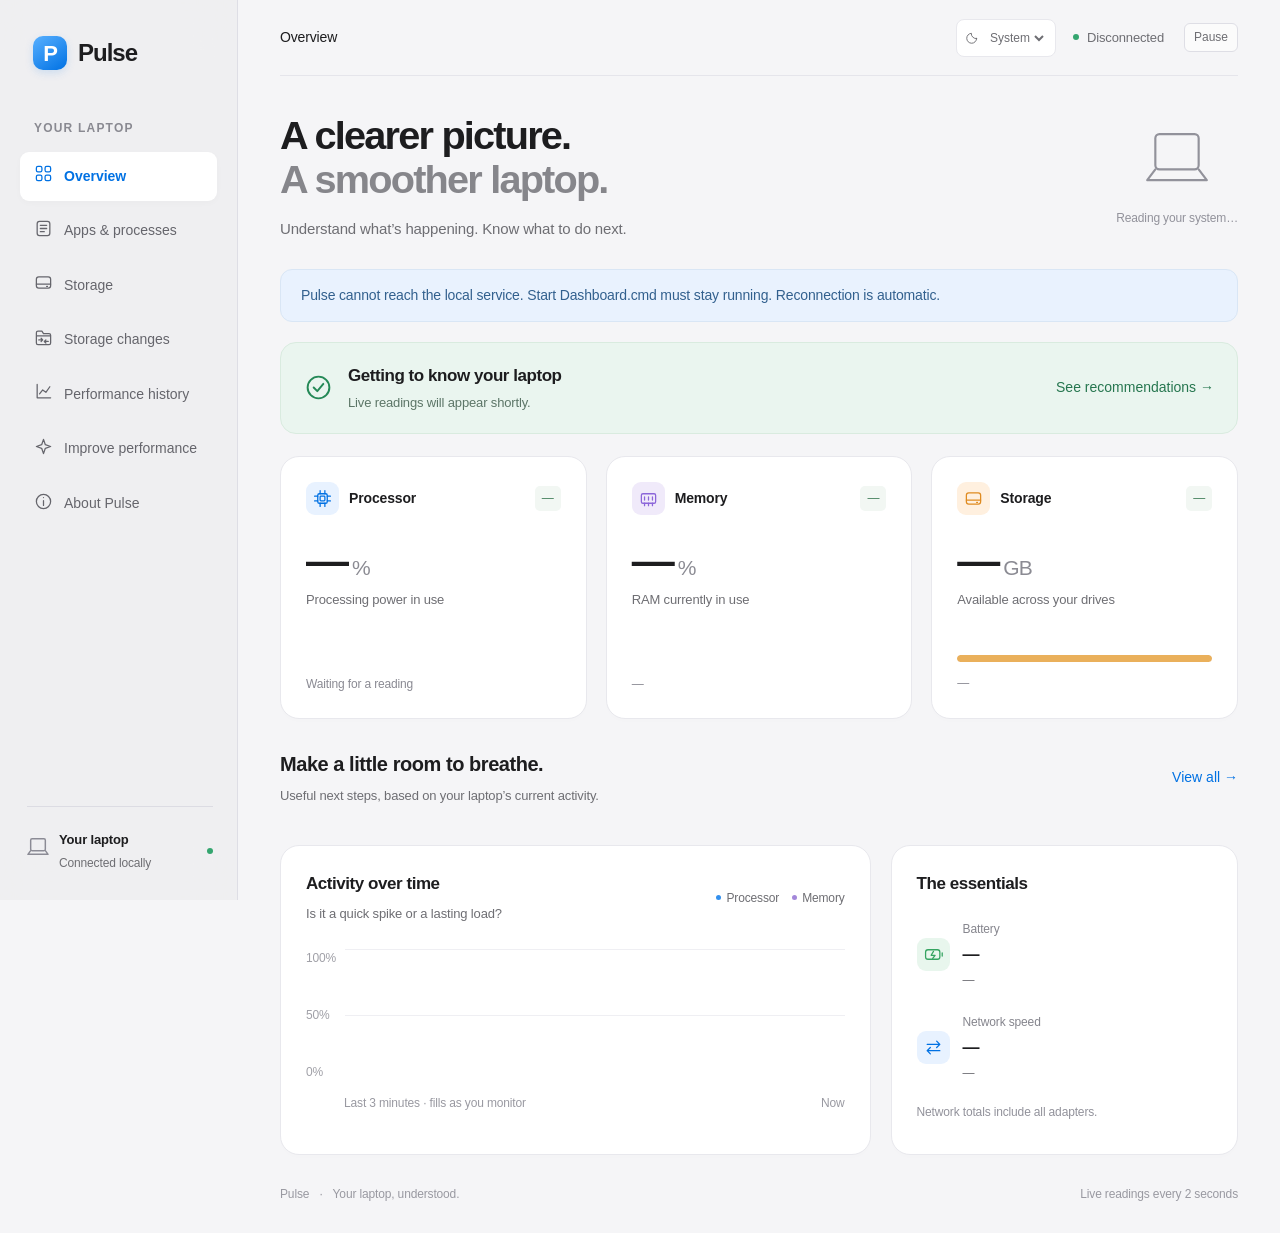
==== static/index.html @ 24fb4026 "Initial release: Pulse v1.0.0 application and product website" ====
<!doctype html>
<html lang="en"><head><meta charset="utf-8"><meta name="viewport" content="width=device-width,initial-scale=1"><title>Pulse · Your laptop, understood.</title><style>
html{background:#f5f5f7}html[data-theme="dark"]{background:#141519}.booting main,.booting aside{visibility:hidden}#app-loader{position:fixed;inset:0;z-index:100;display:flex;flex-direction:column;align-items:center;justify-content:center;gap:18px;background:var(--bg,#f5f5f7);color:var(--text,#1d1d1f);font:14px -apple-system,BlinkMacSystemFont,"Segoe UI",sans-serif;transition:opacity .16s ease,visibility 0s .16s}#app-loader .boot-logo{display:grid;place-items:center;width:48px;height:48px;border-radius:14px;background:linear-gradient(145deg,#58b0ff,#0071e3);color:#fff;font-size:28px;font-weight:650}#app-loader .boot-spinner{width:20px;height:20px;border:2px solid var(--line,#ddd);border-top-color:var(--blue,#0071e3);border-radius:50%;animation:boot-spin .8s linear infinite}html:not(.booting) #app-loader{opacity:0;visibility:hidden;pointer-events:none}@keyframes boot-spin{to{transform:rotate(360deg)}}@media(prefers-reduced-motion:reduce){#app-loader{transition:none}#app-loader .boot-spinner{animation:none;border-top-color:var(--blue,#0071e3)}}
</style><script src="startup.js?v=reload-3"></script><script src="theme.js"></script><link rel="stylesheet" href="style.css?v=about-2"><link rel="stylesheet" href="theme.css"></head><body aria-busy="true"><div id="app-loader" role="status" aria-live="polite"><span class="boot-logo" aria-hidden="true">P</span><span>Restoring your dashboard…</span><i class="boot-spinner" aria-hidden="true"></i></div>
<aside><a class="brand" href="#"><span class="brand-mark">P</span>Pulse</a><div class="sidebar-label">YOUR LAPTOP</div><nav><button class="nav active" data-view="overview"><span data-icon="overview"></span>Overview</button><button class="nav" data-view="processes"><span data-icon="apps"></span>Apps & processes</button><button class="nav" data-view="storage"><span data-icon="storage"></span>Storage</button><button class="nav" data-view="changes"><span data-icon="storageChanges"></span>Storage changes</button><button class="nav" data-view="history"><span data-icon="performanceHistory"></span>Performance history</button><button class="nav" data-view="optimize"><span data-icon="spark"></span>Improve performance</button><button class="nav" data-view="about"><span data-icon="about"></span>About Pulse</button></nav><div class="sidebar-device"><span data-icon="laptop"></span><div><strong id="hostname">Your laptop</strong><small>Connected locally</small></div><i class="live-dot"></i></div></aside>
<main><header><span id="page-name">Overview</span><div class="header-actions"><label class="theme-control" title="Appearance"><svg viewBox="0 0 24 24" aria-hidden="true"><path d="M20 13a8 8 0 0 1-9-9 8.5 8.5 0 1 0 9 9Z"/></svg><select id="theme-select" aria-label="Appearance"><option value="system">System</option><option value="light">Light</option><option value="dark">Dark</option></select></label><div class="live"><i class="live-dot"></i><span id="connection">Connecting…</span><button id="pause" class="icon-button" aria-label="Pause updates">Pause</button></div></div></header><div class="heading"><div><h1 id="title">A clearer picture.<br><span>A smoother laptop.</span></h1><p id="subtitle">Understand what’s happening. Know what to do next.</p></div><div class="heading-device"><span data-icon="laptop"></span><small id="uptime">Reading your system…</small></div></div>
<div id="notice" role="status">Connecting to your laptop. The first reading takes a few seconds.</div>
<section id="overview"><div class="status-banner"><span class="status-symbol" data-icon="check"></span><div><h2 id="health-title">Getting to know your laptop</h2><p id="health-detail">Live readings will appear shortly.</p></div><button class="link" data-view="optimize">See recommendations <span>→</span></button></div><div class="metrics">
<article class="card metric"><div class="metric-top"><span class="tile blue" data-icon="cpu"></span><span>Processor</span><span id="cpu-state" class="pill">—</span></div><div class="metric-number"><b id="cpu">—</b><span>%</span></div><p>Processing power in use</p><div id="cpu-spark" class="spark"></div><div id="cores" class="metric-caption">Waiting for a reading</div></article>
<article class="card metric"><div class="metric-top"><span class="tile purple" data-icon="memory"></span><span>Memory</span><span id="memory-state" class="pill">—</span></div><div class="metric-number"><b id="memory">—</b><span>%</span></div><p>RAM currently in use</p><div id="mem-spark" class="spark"></div><div id="memory-detail" class="metric-caption">—</div></article>
<article class="card metric"><div class="metric-top"><span class="tile orange" data-icon="storage"></span><span>Storage</span><span id="disk-state" class="pill">—</span></div><div class="metric-number"><b id="disk-free">—</b><span id="disk-unit">GB</span></div><p>Available across your drives</p><div class="storage-meter"><i id="disk-bar"></i></div><div id="disk-detail" class="metric-caption">—</div></article></div>
<div class="section-heading"><div><h2>Make a little room to breathe.</h2><p>Useful next steps, based on your laptop’s current activity.</p></div><button class="link" data-view="optimize">View all →</button></div><div id="quick-actions" class="quick-actions"></div>
<div class="overview-bottom"><article class="card activity"><div class="card-heading"><div><h2>Activity over time</h2><p>Is it a quick spike or a lasting load?</p></div><div class="legend"><span><i class="blue-dot"></i>Processor</span><span><i class="purple-dot"></i>Memory</span></div></div><div class="chart"><div class="axis"><span>100%</span><span>50%</span><span>0%</span></div><div id="chart" class="plot"></div></div><div class="chart-label"><span>Last 3 minutes · fills as you monitor</span><span>Now</span></div></article><article class="card essentials"><h2>The essentials</h2><div class="essential-row"><span class="tile green" data-icon="battery"></span><div><small>Battery</small><strong id="battery">—</strong><p id="battery-detail">—</p></div></div><div class="essential-row"><span class="tile blue" data-icon="network"></span><div><small>Network speed</small><strong id="download">—</strong><p id="upload">—</p></div></div><p class="footnote">Network totals include all adapters.</p></article></div></section>
<section id="optimize-section" hidden><div class="insights-header"><div><span class="insights-kicker">PERFORMANCE INSIGHTS</span><h2>Understand your busy moments.</h2><p>Sustained activity, the apps observed alongside it, and useful next steps.</p></div><div class="insights-period" role="group" aria-label="Insights period"><button data-insights-period="1h" aria-pressed="false">1 hour</button><button data-insights-period="24h" class="selected" aria-pressed="true">24 hours</button><button data-insights-period="7d" aria-pressed="false">7 days</button></div></div>
<p id="insights-status" role="status">Loading local observations...</p>
<div class="insights-summary"><article class="card"><small>Sustained periods</small><strong id="insights-count">—</strong><p>At least one minute each</p></article><article class="card"><small>Processor pressure</small><strong id="insights-cpu-time">—</strong><p>Observed at 75% or higher</p></article><article class="card"><small>Memory pressure</small><strong id="insights-memory-time">—</strong><p>Observed at 80% or higher</p></article></div>
<article class="card insights-activity"><div class="card-heading"><div><h2>Activity over time</h2><p id="insights-chart-detail">Recorded averages · gaps mean no recorded samples</p></div><button id="refresh-insights" class="link">Refresh insights</button></div><div class="insights-legend"><span><i class="insights-cpu-dot"></i>Processor</span><span><i class="insights-memory-dot"></i>Memory</span><span>0–100%</span></div><div id="insights-chart" class="insights-chart" role="img" aria-label="Observed processor and memory activity"></div><div id="insights-chart-labels" class="insights-chart-labels"></div></article>
<div class="section-heading"><div><h2>Your activity timeline</h2><p>Expand a period to see which apps were using resources.</p></div><select id="insights-kind" aria-label="Filter performance periods"><option value="all">All periods</option><option value="cpu">Processor</option><option value="memory">Memory</option></select></div>
<div id="insights-events"></div><article id="insights-repeated" class="card insights-repeated" hidden><h2>Repeated during busy periods</h2><p>Apps that appeared among the top users in at least two separate periods.</p><div id="insights-repeated-list"></div></article>
<p class="insights-method">These are observed resource patterns, not proof that an app caused a slowdown. CPU and memory periods can overlap. App memory is working-set usage and can include shared pages. Recording starts with this version; earlier hourly history cannot reconstruct these periods.</p>
<details class="insights-live-tools"><summary>Current alerts & recommendations</summary><div id="recommendations" class="recommendations"></div></details><article class="card settings-card"><h2>Your optimization toolkit</h2><p>Open the right Windows control, without hunting through menus.</p><div class="tool-grid"><button data-setting="storage"><span data-icon="storage"></span><b>Free up space</b><small>Review temporary files in Windows</small><em>Open Storage settings ↗</em></button><button data-setting="startup"><span data-icon="apps"></span><b>Speed up startup</b><small>Choose which apps launch at sign-in</small><em>Open Startup settings ↗</em></button><button data-setting="power"><span data-icon="battery"></span><b>Balance power & battery</b><small>Choose the power settings for your work</small><em>Open Power settings ↗</em></button><button data-setting="apps"><span data-icon="grid"></span><b>Remove unused apps</b><small>Review installed apps before uninstalling</small><em>Open Installed apps ↗</em></button></div></article></section>
<section id="process-section" hidden>
<div class="process-summary"><article class="card"><span class="tile blue" data-icon="cpu"></span><div><small>Processor in use</small><strong id="process-cpu-summary">—</strong><p id="process-top-cpu">Waiting for readings</p></div></article><article class="card"><span class="tile purple" data-icon="memory"></span><div><small>Memory in use</small><strong id="process-memory-summary">—</strong><p id="process-top-memory">Waiting for readings</p></div></article><article class="card"><span class="tile green" data-icon="apps"></span><div><small>Running on your laptop</small><strong id="process-count-summary">—</strong><p id="process-group-summary">Apps and background services</p></div></article></div>
<article class="card process-workspace"><div class="card-heading"><div><h2>Know what’s running.</h2><p>Find an app. See what it’s doing. Inspect before you act.</p></div><div class="process-tools"><button id="open-task-manager" class="button secondary">Task Manager ↗</button><button id="export-processes" class="button secondary">Export snapshot</button></div></div>
<div class="process-toolbar"><div class="process-view-switch" role="group" aria-label="Process view"><button data-process-mode="groups" class="selected" aria-pressed="true">Grouped apps</button><button data-process-mode="individual" aria-pressed="false">All processes</button></div><input id="search" placeholder="Search name, script, or PID" aria-label="Search apps and processes"><select id="process-sort" aria-label="Sort apps and processes"><option value="cpu-desc">Most processor</option><option value="memory-desc">Most memory</option><option value="name-asc">Name A–Z</option><option value="created-desc">Newest first</option><option value="cpu-asc">Least processor</option><option value="memory-asc">Least memory</option></select></div>
<div class="process-filter-bar"><div class="process-filters" role="group" aria-label="Filter processes"><button data-process-filter="all" class="selected" aria-pressed="true">All</button><button data-process-filter="mine" aria-pressed="false">Your apps</button><button data-process-filter="system" aria-pressed="false">Windows & services</button><button data-process-filter="heavy" aria-pressed="false">Heavy users</button><button data-process-filter="manageable" aria-pressed="false">Can manage</button></div><button id="pause-process-list" class="link" aria-pressed="false">Pause list</button></div>
<div class="process-explainer"><span data-icon="spark"></span><p><b>A name is just the beginning.</b> Python and Node processes include their script or module when readable. Inspect any process to see its command, location, parent, and protection reason.</p></div>
<div class="table-wrap process-table-wrap"><table class="process-table"><thead><tr><th id="process-name-heading">App / process group</th><th><button id="sort-cpu">Processor ↓</button></th><th><button id="sort-memory">Memory</button></th><th>Inspect</th></tr></thead><tbody id="process-list"></tbody></table></div><div class="table-footer"><span id="table-info">Waiting for data</span><button id="show-all" class="link">Show all</button></div><p class="process-method">CPU is a share of all logical processors. Group totals reflect matching members; memory sums can include shared pages more than once. Heavy users: ≥1% CPU or ≥256 MB RAM.</p></article></section>
<section id="changes-section" hidden>
<div class="changes-toolbar"><label>Compare location<select id="changes-location" aria-label="Changes location"><option value="">Loading saved locations...</option></select></label><button class="button secondary" id="refresh-changes">Refresh</button></div>
<p id="changes-status" class="changes-status" role="status">Reading your saved scans...</p>
<div id="changes-empty" class="card changes-empty" hidden><span class="tile blue" data-icon="history"></span><h2>A little history tells a bigger story.</h2><p id="changes-empty-detail">Scan a folder twice to discover what changed between scans.</p><button class="button primary" id="changes-scan">Go to Storage</button></div>
<div id="changes-content" hidden>
<div class="changes-summary"><article class="card"><small>Net change</small><strong id="changes-net">—</strong><p id="changes-net-detail">Between the last two successful scans</p></article><article class="card"><small>Added or grown</small><strong id="changes-added">—</strong><p>Increase across immediate contents</p></article><article class="card"><small>Reduced or no longer listed</small><strong id="changes-reduced">—</strong><p>Decrease across immediate contents</p></article></div>
<article class="card changes-workspace"><div class="card-heading"><div><h2 id="changes-headline">What moved the needle</h2><p id="changes-interval"></p></div><button class="link" id="changes-open-folder">Open location ↗</button></div>
<div class="changes-controls"><div class="result-switch" role="group" aria-label="Changes detail"><button data-changes-mode="items" class="selected" aria-pressed="true">Folder contents</button><button data-changes-mode="files" aria-pressed="false">Individual files</button></div><select id="changes-filter" aria-label="Filter changes"><option value="all">All changes</option><option value="increased">Added & grown</option><option value="reduced">Reduced & missing</option></select></div>
<p id="changes-view-help"></p><div id="changes-list"></div><p id="changes-coverage" class="changes-coverage"></p></article>
<p class="changes-note">Comparisons use saved logical file sizes. A file that is no longer listed may have moved or been renamed. File and folder views overlap; their sizes should not be added together.</p>
</div></section>
<section id="storage-section" hidden>
<article class="card storage-overview"><div class="storage-overview-copy"><span class="storage-kicker">WINDOWS STORAGE</span><h2>Room for your next big thing.</h2><p>Windows drive usage includes the space occupied by WSL virtual disks.</p><div class="storage-overview-numbers"><strong id="storage-used">—</strong><span id="storage-total">Reading drive capacity…</span></div><div class="storage-capacity-legend"><span><i></i>Used space</span><span><i></i>Available</span></div></div><div class="capacity-ring" id="capacity-ring"><div><strong id="storage-free">—</strong><small>available</small></div></div></article>
<div id="drives" class="drive-cards"></div>
<div class="storage-navigation"><div class="storage-tabs" role="group" aria-label="Storage view"><button data-storage-tab="windows" class="selected" aria-pressed="true">Files & folders</button><button data-storage-tab="wsl" aria-pressed="false">WSL & Linux <span id="wsl-count"></span></button></div><button class="link" data-setting="storage">Windows cleanup ↗</button></div>
<div id="windows-storage-pane"><article class="card folder-card"><div class="card-heading"><div><h2>Explore your storage</h2><p>Scan once. Browse folders instantly.</p></div><details class="storage-options"><summary>Scan options</summary><details class="custom-location"><summary>Scan a different folder</summary><div><input id="custom-scan-path" aria-label="Custom folder path" placeholder="Paste a local folder path, for example C:\Projects"><button id="scan-custom" class="button secondary">Scan this folder</button></div></details>
<div class="saved-scan-toolbar"><select id="saved-scan-locations" aria-label="Recent folder scans"><option value="">Recent scans...</option></select><button id="clear-storage-history" class="button secondary">Delete scan history</button><button id="export-storage" class="button secondary" disabled>Export displayed results</button></div><p id="saved-scan-note">Successful scans are saved locally.</p></details></div>
<div class="scan-controls"><select id="scan-scope" aria-label="Scan location"><option value="">Your user folder</option></select><button class="button primary" id="scan">Scan location</button><button class="button secondary" id="cancel-scan" hidden>Stop scan</button></div>
<div id="scan-status" class="scan-status" role="status">Choose a location to discover what is taking up space.</div><p id="scan-index-note" class="scan-status"></p><button id="refresh-storage-index" class="button secondary" hidden>Refresh original scan</button><p id="scan-change" role="status"></p><div id="scan-stats" class="scan-stats" hidden></div><div id="folder-breakdown" class="folder-breakdown"></div>
<div class="folder-location"><button id="folder-up" class="icon-button" aria-label="Open parent folder">↑ Up</button><span id="folder-path">Your user folder</span><button id="open-scan-folder" class="link">Open in Explorer ↗</button></div>
<div class="storage-view-bar"><div class="result-switch" role="group" aria-label="Storage results"><button data-result-mode="folders" class="selected" aria-pressed="true">Folder contents</button><button data-result-mode="files" aria-pressed="false">Largest files</button></div><details class="storage-filter-options"><summary>Filter & sort</summary><div class="storage-filters"><input id="storage-search" aria-label="Search scan results" placeholder="Find a name or extension"><select id="storage-minimum" aria-label="Minimum file size"><option value="0">All sizes</option><option value="10485760">10 MB+</option><option value="104857600">100 MB+</option><option value="1073741824">1 GB+</option></select><select id="storage-sort" aria-label="Sort storage results"><option value="size">Largest first</option><option value="name">Name A–Z</option><option value="modified">Recently modified</option><option value="oldest">Oldest modified first</option></select><button id="reset-storage-filters" class="link">Reset filters</button></div></details></div><p id="storage-view-help"></p>
<div id="storage-list"></div><button id="storage-load-more" class="button secondary" hidden>Show more saved results</button><p id="storage-result-count" class="history-footnote"></p></article>
<div class="storage-tips"><article class="quick-card"><span class="tile blue" data-icon="storage"></span><div><h3>Clean up with context.</h3><p>Let Windows identify temporary files. Review each category before confirming removal.</p><button class="link" data-setting="storage">Review Windows cleanup →</button></div></article><article class="quick-card"><span class="tile purple" data-icon="apps"></span><div><h3>Apps can add up.</h3><p>Review installed apps and uninstall the ones you no longer need through Windows.</p><button class="link" data-setting="apps">Review installed apps →</button></div></article></div></div>
<div id="wsl-storage-pane" hidden><div class="wsl-explanation"><span class="tile blue" data-icon="laptop"></span><div><h2>Two views of the same laptop.</h2><p>Linux files live inside a virtual disk on Windows. Mounts such as /mnt/c give Linux access to C: — they are already included in Windows usage above. Linux capacity is a virtual limit, not extra physical space.</p></div></div><div class="card-heading"><div><h2>Your Linux environments</h2><p id="wsl-status" role="status">Checking WSL…</p></div><button id="wsl-refresh" class="button secondary">Refresh WSL</button></div><div id="wsl-distros"></div>
<article class="card linux-scan-card"><div class="card-heading"><div><h2>Look inside Linux.</h2><p>Measure a folder inside a running distribution. Stays on that filesystem and skips other mounted devices.</p></div></div><div class="linux-controls"><select id="wsl-scan-distro" aria-label="Linux distribution"></select><select id="wsl-scan-scope" aria-label="Linux scan folder"><option value="/home">/home · Personal files</option><option value="/var">/var · App data & logs</option><option value="/usr">/usr · Installed software</option><option value="/opt">/opt · Additional software</option></select><button id="wsl-scan" class="button primary">Analyze Linux folder</button></div><p id="wsl-scan-status" class="scan-status">Choose a running distribution. Large scans may take up to 90 seconds.</p><div id="wsl-scan-results"></div></article>
<article class="card wsl-guidance"><h2>Reclaim space thoughtfully.</h2><p>Review your Linux files through the distribution’s filesystem. Deleting files inside Linux and shrinking its Windows virtual disk are different operations; Pulse does not estimate a reclaimable amount or compact disks automatically.</p><p>Docker’s images and volumes can hold valuable data. Use Docker’s own tools to review them before removing anything.</p><a class="link" href="https://learn.microsoft.com/en-us/windows/wsl/disk-space" target="_blank" rel="noopener noreferrer">Microsoft’s WSL disk-space guide ↗</a></article></div></section>
<section id="history-section" hidden>
<div class="history-toolbar"><div class="period-picker" role="group" aria-label="History period"><button data-period="1h">1 hour</button><button data-period="24h" class="selected">24 hours</button><button data-period="7d">7 days</button><button data-period="30d">30 days</button><button data-period="1y">1 year</button></div><button class="button secondary" id="refresh-history">Refresh history</button></div>
<div id="history-status" class="history-status" role="status">Loading saved readings…</div>
<div class="history-summary"><article class="card"><small>Average processor</small><strong id="history-cpu">—</strong><p id="history-cpu-peak">No readings yet</p></article><article class="card"><small>Average memory</small><strong id="history-memory">—</strong><p id="history-memory-peak">No readings yet</p></article><article class="card"><small>Free space change</small><strong id="history-disk-change">—</strong><p>Between the first and last saved buckets</p></article></div>
<article class="card history-chart-card"><div class="card-heading"><div><h2>Your laptop over time</h2><p id="history-chart-detail">Saved locally, available after a restart.</p></div><select id="history-metric" aria-label="Historical metric"><option value="resources">Processor & memory</option><option value="network">Network speed</option><option value="disk">Free disk space</option><option value="battery">Battery level</option></select></div><div id="history-legend" class="legend"></div><div class="history-chart"><div id="history-axis" class="axis"></div><div id="history-plot" class="plot"></div></div><div id="history-labels" class="history-labels"></div><div id="history-empty" class="empty" hidden>No saved readings in this period. Keep Pulse running to build your history.</div><p class="history-footnote">Lines show saved averages. Gaps indicate missing readings. Only time while the local service is running is recorded.</p></article>
<article class="card history-apps"><div class="card-heading"><div><h2>Which apps were busiest?</h2><p>App names are grouped across processes. Averages cover samples where the app was running.</p></div><span class="pill">30-day retention</span></div><div class="table-wrap"><table><thead><tr><th>App / process</th><th>Average processor</th><th>Average memory</th><th>Peak memory</th></tr></thead><tbody id="history-app-list"></tbody></table></div><p class="history-footnote">App summaries use whole hours overlapping your selected period. Only the last 30 days are retained; older selections may contain recent app summaries only.</p></article>
<article class="card history-storage"><span class="tile blue" data-icon="storage"></span><div><h2>A small footprint. A longer memory.</h2><p id="history-database">Local history database</p><p>Minute detail for 7 days · hourly trends for 1 year · app summaries for 30 days. Older records expire automatically and their space is reused.</p><small>Closing the browser keeps recording. Stopping the local service pauses recording. Pausing live updates only pauses the display.</small></div></article>
</section><section id="about-section" hidden aria-label="About Pulse">
<article class="card about-hero"><div class="about-orbit" aria-hidden="true"><span class="about-mark">P</span></div><p class="about-eyebrow">A LITTLE CLARITY GOES A LONG WAY</p><h2>Your laptop.<br><span>Understood.</span></h2><p class="about-intro">Meet Pulse. A calmer way to see what's happening,<br> find what matters, and make room for better performance.</p><div class="about-meta"><span id="about-version">Loading version...</span><span aria-hidden="true">&middot;</span><span>Made for Windows</span></div></article>
<div class="about-capabilities"><div><span data-icon="cpu"></span><h3>See clearly</h3><p>Understand your apps and resource usage in real time.</p></div><div><span data-icon="storage"></span><h3>Make space</h3><p>Explore your files and see what changed between scans.</p></div><div><span data-icon="performanceHistory"></span><h3>Find perspective</h3><p>Follow performance trends and recurring busy periods.</p></div></div>
<article class="card about-privacy"><div><span class="about-eyebrow">YOUR LAPTOP. YOUR DATA.</span><h2>Personal by design.<br>Local by default.</h2><p>Your readings and storage scans stay on this laptop. No account, subscription, or cloud database is needed.</p><div class="about-local-status" id="about-local-status" data-state="idle"><i class="live-dot" aria-hidden="true"></i><span id="about-recording">Checking recording...</span></div></div><dl class="about-retention"><div><dt>Detailed performance</dt><dd>7 days<small>Minute averages and peaks</small></dd></div><div><dt>Long-term trends</dt><dd>1 year<small>Hourly performance summaries</small></dd></div><div><dt>App activity &amp; pressure periods</dt><dd>30 days<small>Compact summaries, kept locally</small></dd></div><div><dt>Storage snapshots</dt><dd>20 recent<small>Clear saved scans from Storage</small></dd></div></dl></article>
<details class="card about-details"><summary><span><strong>Installation details</strong><small>System, runtime, and local data location</small></span><span class="about-disclosure" aria-hidden="true">+</span></summary><div class="about-details-body"><div class="about-details-toolbar"><p id="about-status" role="status">Connecting to the local service...</p><button class="button secondary" id="about-refresh">Refresh</button></div><dl class="about-system"><div><dt>Operating system</dt><dd id="about-system">&mdash;</dd></div><div><dt>Runtime</dt><dd id="about-runtime">&mdash;</dd></div><div class="about-location"><dt>Database location</dt><dd id="about-database">&mdash;</dd></div></dl><button class="link" id="about-copy">Copy diagnostic details</button><p id="about-copy-status" role="status"></p><p class="about-disclosure-note">Diagnostic details include your local database path, which may contain your Windows username. Review before sharing.</p></div></details><p class="about-note">Built to help you decide. You stay in control.</p></section><footer><span>Pulse <span class="footer-dot">·</span> Your laptop, understood.</span><span id="updated">Live readings every 2 seconds</span></footer></main>
<dialog id="process-dialog" aria-labelledby="inspector-title"><div class="inspector-top"><span class="inspector-kicker">PROCESS INSPECTOR</span><button id="close-inspector" class="inspector-close" aria-label="Close process inspector">×</button></div><div id="inspector-heading"></div><div id="inspector-status" role="status"></div><div id="inspector-content"></div></dialog>
<dialog id="clear-storage-dialog"><h2>Delete all storage scan history?</h2><p>This removes all saved Windows folder scans and size comparisons from Pulse. Your files, folders, and performance history stay untouched. This cannot be undone.</p><div class="dialog-actions"><button id="keep-storage-history" class="button secondary">Keep history</button><button id="confirm-clear-storage" class="button danger">Delete all scan history</button></div></dialog><dialog id="confirm-dialog"><div class="dialog-icon" data-icon="apps"></div><h2 id="confirm-title">End this process?</h2><p id="confirm-description"></p><div class="dialog-actions"><button id="cancel-close" class="button secondary">Keep running</button><button id="confirm-close" class="button danger">End process</button></div></dialog><div id="toast" role="status" hidden></div><script src="app.js?v=about-2"></script><script src="storage-ui.js?v=storage-state-2"></script><script src="process-ui.js"></script><script src="changes-ui.js"></script><script src="insights-ui.js?v=insights-1"></script><script src="about-ui.js?v=2"></script><script src="navigation.js?v=reload-3"></script></body></html>
---- static/style.css ----
:root{color-scheme:light;--bg:#f5f5f7;--panel:#fff;--text:#1d1d1f;--muted:#6e6e73;--line:#e8e8ed;--blue:#0071e3;--purple:#8c66d9}*{box-sizing:border-box}body{margin:0;background:var(--bg);color:var(--text);font:16px -apple-system,BlinkMacSystemFont,"Segoe UI",sans-serif;letter-spacing:-.15px}button,input{font:inherit}button{cursor:pointer}button:disabled{opacity:.5;cursor:wait}button:focus-visible,a:focus-visible{outline:3px solid #83bcf7;outline-offset:4px}svg{width:22px;height:22px;fill:none;stroke:currentColor;stroke-width:1.6;stroke-linecap:round;stroke-linejoin:round}aside{position:fixed;inset:0 auto 0 0;width:238px;padding:35px 20px;background:#ededefc9;border-right:1px solid #dedee5;backdrop-filter:blur(24px)}.brand{display:flex;align-items:center;gap:11px;padding:0 13px;color:var(--text);text-decoration:none;font-size:24px;font-weight:650;letter-spacing:-1px}.brand-mark{display:grid;place-items:center;width:34px;height:34px;background:linear-gradient(145deg,#58b0ff,#0071e3);border-radius:10px;box-shadow:0 3px 8px #0071e326;color:white;font-size:22px}.sidebar-label{font-size:12px;letter-spacing:1.2px;color:#898991;font-weight:600;margin:48px 14px 15px}nav{display:grid;gap:6px}.nav{display:flex;align-items:center;gap:11px;border:0;background:none;border-radius:9px;padding:12px 14px;text-align:left;color:#65656c;font-size:14px}.nav svg{width:19px;height:19px}.nav.active{background:#fff;color:var(--blue);box-shadow:0 2px 7px #00000006;font-weight:600}.nav:hover:not(.active){background:#e3e3e9}.sidebar-device{position:absolute;bottom:28px;left:27px;right:24px;display:flex;align-items:center;gap:10px;border-top:1px solid #dcdce3;padding-top:23px}.sidebar-device>span{color:#8b8b95}.sidebar-device strong{display:block;font-size:13px;max-width:135px;overflow:hidden;text-overflow:ellipsis}.sidebar-device small{display:block;font-size:12px;color:var(--muted);margin-top:5px}.live-dot{display:inline-block;width:6px;height:6px;border-radius:50%;background:#34a56f;flex-shrink:0}.sidebar-device .live-dot{margin-left:auto}main{margin-left:238px;padding:0 42px;max-width:1760px}header{height:76px;display:flex;align-items:center;justify-content:space-between;border-bottom:1px solid #e5e5eb;font-size:14px;font-weight:500}.live{display:flex;align-items:center;gap:8px;color:var(--muted);font-size:13px;font-weight:400}.icon-button{border:1px solid #dedee5;border-radius:6px;background:#fff9;color:#6e6e73;padding:5px 9px;font-size:12px;margin-left:12px}.heading{display:flex;align-items:center;justify-content:space-between;padding:37px 0 29px}h1{font-size:clamp(30px,3.1vw,46px);line-height:1.12;letter-spacing:-1.8px;font-weight:650;margin:0}h1 span{color:#86868b}.heading p{margin:15px 0 0;font-size:15px}.heading-device{display:grid;justify-items:center;gap:11px;color:#92929b}.heading-device svg{width:98px;height:65px;stroke-width:.8}.heading-device small{font-size:12px}p{color:var(--muted);line-height:1.55;margin:7px 0;font-size:14px}h2{font-size:17px;letter-spacing:-.45px;margin:0;font-weight:650}.status-banner{background:#eaf5ef;display:flex;align-items:center;gap:15px;padding:20px 23px;border:1px solid #d9ebdf;border-radius:16px;margin-bottom:22px}.status-symbol{color:#258957;display:flex}.status-symbol svg{width:29px;height:29px}.status-banner h2{font-size:17px}.status-banner p{margin:4px 0 0;font-size:13px;color:#5c7567}.status-banner .link{margin-left:auto;white-space:nowrap;color:#26764f}.status-banner.attention{background:#fff5e5;border-color:#f3e3c6}.status-banner.attention .status-symbol{color:#b78022}.status-banner.attention p,.status-banner.attention .link{color:#916c2e}.link{background:none;border:0;color:var(--blue);padding:0;font-size:14px;font-weight:500}.metrics{display:grid;grid-template-columns:repeat(3,minmax(0,1fr));gap:19px}.card{background:white;border:1px solid #e8e8ed;border-radius:19px;padding:25px;box-shadow:0 3px 5px #00000002}.metric{min-width:0}.metric-top{display:flex;align-items:center;gap:10px;font-weight:600;font-size:14px}.tile{width:33px;height:33px;border-radius:9px;display:inline-flex;align-items:center;justify-content:center;flex-shrink:0}.tile svg{width:19px;height:19px}.blue{background:#e8f2ff;color:#0071e3}.purple{background:#f0eafa;color:#8c66d9}.orange{background:#fff0df;color:#df8b21}.green{background:#e8f6ed;color:#35a461}.pill{margin-left:auto;background:#f2f7f3;color:#45815d;padding:4px 7px;border-radius:5px;font-size:12px;font-weight:500}.pill.warn{color:#ad741e;background:#fff4df}.metric-number{margin-top:22px;display:flex;align-items:baseline;gap:5px}.metric-number b{font-size:43px;font-weight:600;letter-spacing:-2px;line-height:1.1}.metric-number>span{font-size:21px;letter-spacing:-.8px;color:#8b8b93}.metric p{font-size:13px;margin-top:6px}.spark{height:36px;margin-top:17px}.spark svg{width:100%;height:100%;overflow:visible}.metric-caption{font-size:12px;color:#8a8a93;margin-top:12px;min-height:15px}.storage-meter,.progress{height:7px;background:#f0eff3;border-radius:20px;overflow:hidden}.storage-meter{margin-top:45px}.storage-meter i,.progress i{display:block;height:100%;border-radius:20px;background:#eab05b;transition:width .4s}.section-heading{display:flex;align-items:center;justify-content:space-between;margin:30px 0 16px}.section-heading h2{font-size:20px}.section-heading p{font-size:13px;margin-bottom:0}.quick-actions{display:grid;grid-template-columns:repeat(2,minmax(0,1fr));gap:18px}.quick-card{background:#fff;border:1px solid var(--line);border-radius:16px;padding:21px;display:flex;gap:14px;align-items:flex-start}.quick-card h3{font-size:15px;margin:0 0 6px;font-weight:600}.quick-card p{font-size:13px;margin:0 0 12px}.quick-card .tile{width:35px;height:35px}.overview-bottom{display:grid;grid-template-columns:1.7fr 1fr;gap:20px;margin-top:23px}.card-heading{display:flex;align-items:center;justify-content:space-between;gap:18px;margin-bottom:25px}.card-heading h2{font-size:17px}.card-heading p{font-size:13px;margin-bottom:0}.legend{display:flex;gap:13px;font-size:12px;color:var(--muted)}.legend span{display:flex;gap:5px;align-items:center}.legend i{width:5px;height:5px;border-radius:50%}.blue-dot{background:#3390ee}.purple-dot{background:#a387da}.chart{display:flex;height:132px;gap:10px}.axis{display:flex;flex-direction:column;justify-content:space-between;color:#a0a0a7;font-size:12px;width:29px}.plot{position:relative;flex:1;background:repeating-linear-gradient(to top,transparent 0,transparent calc(50% - 1px),#efeff3 calc(50% - 1px),#efeff3 50%)}.plot svg{position:absolute;inset:0;width:100%;height:100%;overflow:visible}.chart-label{margin:13px 0 0 38px;display:flex;justify-content:space-between;font-size:12px;color:#9999a1}.essentials h2{font-size:17px}.essential-row{display:flex;align-items:center;gap:13px;margin-top:23px}.essential-row small{color:#85858d;font-size:12px;display:block}.essential-row strong{font-size:17px;display:block;margin-top:4px;font-weight:600}.essential-row p{font-size:12px;margin:4px 0 0}.footnote{font-size:12px;margin-top:20px;color:#92929b}footer{display:flex;justify-content:space-between;color:#9999a1;font-size:12px;padding:30px 0}.footer-dot{margin:0 7px}#notice{background:#e9f2fe;color:#32608e;border:1px solid #d9e6f5;border-radius:12px;padding:15px 20px;margin-bottom:20px;font-size:14px}.button{border:0;border-radius:9px;padding:10px 16px;font-size:14px;font-weight:500;white-space:nowrap}.primary{background:var(--blue);color:white}.secondary{background:#f0f0f5;color:#44444b}.danger{background:#d93b39;color:white}.optimization-intro{display:flex;align-items:center;gap:15px;margin:4px 0 25px}.optimization-intro p{max-width:620px}.recommendations{display:grid;gap:14px}.recommendation{display:flex;gap:18px;align-items:flex-start}.recommendation .recommendation-content{flex:1}.recommendation h3{font-size:17px;margin:0}.recommendation p{max-width:670px}.recommendation .button{margin-top:5px}.recommendation small{display:block;color:#92929b;font-size:12px;margin-top:10px}.settings-card{margin-top:25px}.tool-grid{display:grid;grid-template-columns:repeat(2,1fr);gap:14px;margin-top:23px}.tool-grid button{text-align:left;border:1px solid var(--line);background:#fafafc;border-radius:13px;padding:20px;display:grid;gap:8px;color:var(--text)}.tool-grid button>span{color:var(--blue)}.tool-grid b{font-size:15px}.tool-grid small{color:var(--muted);font-size:13px}.tool-grid em{color:var(--blue);font-size:13px;font-style:normal;margin-top:8px}.process-help{font-size:13px;line-height:1.6;padding:13px 16px;background:#f5f5f9;border-radius:9px;color:var(--muted);margin-bottom:16px}input{background:#f6f6f8;border:1px solid #e4e4eb;padding:10px 14px;border-radius:8px;min-width:230px;font-size:13px;color:#333}.table-wrap{overflow:auto;max-height:650px}table{width:100%;border-collapse:collapse;text-align:left}th{background:#f9f9fb;font-size:12px;font-weight:500;color:#8a8a94;padding:13px 10px;position:sticky;top:0}th button{background:none;border:0;color:inherit;font:inherit}td{padding:14px 10px;border-bottom:1px solid #f0f0f4;font-size:14px;color:#5b5b65}td:first-child{color:#303038}.app-name{display:flex;align-items:center;gap:12px}.app-icon{display:grid;place-items:center;width:31px;height:31px;border-radius:9px;background:linear-gradient(135deg,#f3f2fc,#e5e9f8);color:#7e80a8;font-size:12px;font-weight:600;flex-shrink:0}.app-name small{display:block;font-size:12px;color:#92929b;margin-top:4px}.end-button{border:1px solid #e6e6ed;background:white;color:#777780;border-radius:6px;padding:6px 9px;font-size:12px}.end-button:hover{background:#fff1f0;color:#bf3937;border-color:#f0cecc}.protected{font-size:12px;color:#a1a1ab}.table-footer{display:flex;justify-content:space-between;padding-top:20px;font-size:12px;color:var(--muted)}.folder-card{margin-top:22px}.drive{margin-top:22px}.drive-header{display:flex;justify-content:space-between;gap:15px;font-size:14px}.drive-header span{color:var(--muted);font-size:13px}.drive .progress{margin-top:12px}.drive .progress i{background:#57a2ec}.scan-status{color:var(--muted);font-size:13px;line-height:1.7}.storage-row{padding:20px 0;border-bottom:1px solid var(--line);display:flex;align-items:center;gap:20px}.storage-content{flex:1;min-width:0}.storage-path{font-size:12px;color:#92929b;margin:6px 0 11px;overflow-wrap:anywhere}.storage-row .progress i{background:#93b7e7}.empty{padding:35px;text-align:center;color:var(--muted);font-size:14px}dialog{border:1px solid #e2e2e8;border-radius:23px;padding:30px;width:420px;max-width:calc(100% - 32px);box-shadow:0 25px 100px #0003;color:var(--text)}dialog::backdrop{background:#20203055;backdrop-filter:blur(6px)}.dialog-icon{background:#f3f0fb;border-radius:14px;width:50px;height:50px;display:grid;place-items:center;color:#8c66d9;margin-bottom:20px}dialog h2{font-size:21px}dialog p{margin:15px 0 25px;line-height:1.7}.dialog-actions{display:flex;justify-content:flex-end;gap:10px}#toast{position:fixed;bottom:28px;left:50%;transform:translateX(-50%);background:#29292f;color:#fff;border-radius:12px;padding:15px 23px;box-shadow:0 10px 40px #0002;max-width:90%;font-size:14px;z-index:10}[hidden]{display:none!important}@media(min-width:1500px){main{padding:0 65px}.heading{padding-top:45px;padding-bottom:35px}.metric{padding:29px}.chart{height:165px}}@media(max-width:1150px){aside{width:205px;padding-left:13px;padding-right:13px}main{margin-left:205px;padding:0 26px}.metric{padding:19px}.metric-top{gap:7px}.pill{font-size:12px}.metric-number b{font-size:37px}.overview-bottom{grid-template-columns:1fr}.essentials{display:grid;grid-template-columns:1fr 1fr}.essentials>h2,.essentials>.footnote{grid-column:1/-1}.legend{flex-wrap:wrap}.heading-device{display:none}}@media(max-width:800px){aside{position:relative;inset:auto;width:100%;border-right:0;border-bottom:1px solid #dedee5;padding:15px}.brand{font-size:21px;padding:0 4px}.brand-mark{width:29px;height:29px;font-size:18px}.sidebar-label,.sidebar-device{display:none}nav{display:flex;margin-top:15px;gap:5px;overflow:auto}.nav{white-space:nowrap;padding:10px;font-size:13px;gap:6px}.nav svg{width:16px;height:16px}main{margin-left:0;padding:0 20px}header{height:58px}.heading{padding:28px 0}h1{font-size:35px}.heading p{font-size:14px}.metrics{gap:12px}.metric-top{flex-wrap:wrap}.metric-top .pill{margin-left:0}.metric-number b{font-size:32px}.metric-number>span{font-size:18px}.metric{padding:16px}.metric-caption{line-height:1.6}.status-banner{flex-wrap:wrap;padding:17px}.status-banner .link{margin-left:43px}.quick-actions{grid-template-columns:1fr}.section-heading h2{font-size:18px}.section-heading{gap:15px}.section-heading .link{white-space:nowrap}.card{border-radius:15px}.card-heading{flex-wrap:wrap}.recommendation{flex-wrap:wrap}.recommendation .button{margin-left:51px}.tool-grid{grid-template-columns:1fr}footer{gap:20px;font-size:12px}.table-footer{gap:15px}.storage-row{gap:12px}.storage-row .button{padding:9px;font-size:12px}}@media(max-width:480px){.metrics{grid-template-columns:1fr}.metric{display:grid;grid-template-columns:1fr 1fr;column-gap:15px}.metric-top{grid-column:1/-1;flex-wrap:nowrap}.metric-top .pill{margin-left:auto}.metric-number{grid-column:1;margin-top:16px}.metric>p{grid-column:1;margin-bottom:0}.metric .spark,.metric .storage-meter{grid-column:2;grid-row:2/4;align-self:center;margin-top:12px}.metric-caption{grid-column:1/-1;margin-top:14px}.nav{font-size:12px}.nav span{display:none}.nav{padding:10px 8px;font-size:12px}.heading h1{font-size:32px}.status-banner h2{font-size:16px}.status-banner p{font-size:13px}.card{padding:18px}.essential-row{gap:10px}.legend{font-size:12px}.section-heading p{max-width:240px}.recommendation .recommendation-content{flex-basis:70%}.tool-grid{gap:10px}.app-name{gap:7px}.app-icon{width:25px;height:25px}td{font-size:12px;padding:12px 5px}th{padding:12px 5px}input{width:100%;min-width:0}}

.history-toolbar{display:flex;justify-content:space-between;align-items:center;gap:15px;margin-bottom:20px}.period-picker{display:flex;padding:4px;background:#e9e9ef;border-radius:10px;gap:3px}.period-picker button{border:0;background:transparent;color:#6e6e73;border-radius:7px;padding:8px 15px;font-size:13px}.period-picker button.selected{background:white;color:#1d1d1f;box-shadow:0 1px 5px #00000012;font-weight:600}.history-status{font-size:13px;color:var(--muted);line-height:1.7;margin:0 0 21px;min-height:20px}.history-summary{display:grid;grid-template-columns:repeat(3,minmax(0,1fr));gap:18px;margin-bottom:22px}.history-summary small{display:block;color:#85858d;font-size:13px}.history-summary strong{font-size:32px;font-weight:600;letter-spacing:-1px;display:block;margin:14px 0 8px}.history-summary p{font-size:12px;margin:0}.history-chart-card .card-heading{margin-bottom:17px}select{background:#f4f4f8;border:1px solid #e2e2e9;border-radius:8px;padding:9px 12px;color:#55555d;font:inherit;font-size:13px}.history-chart-card>.legend{margin-bottom:20px}.history-chart{display:flex;height:220px;gap:14px}.history-chart>.axis{width:65px;font-size:12px;flex-shrink:0}.history-labels{display:flex;justify-content:space-between;gap:8px;margin:14px 0 0 79px;font-size:12px;color:#93939d}.history-footnote{font-size:12px;line-height:1.7;color:#9696a0;margin:22px 0 0}.history-apps{margin-top:22px}.history-storage{display:flex;gap:16px;margin-top:22px}.history-storage h2{font-size:16px}.history-storage p{font-size:13px}.history-storage small{font-size:12px;color:#9696a0;line-height:1.6;display:block}.history-dots{pointer-events:auto}.history-apps td{font-size:13px}@media(max-width:800px){.history-toolbar{flex-wrap:wrap}.period-picker{width:100%;justify-content:space-between}.period-picker button{padding:8px 12px}.history-summary{gap:10px}.history-summary .card{padding:17px}.history-summary strong{font-size:26px}.history-summary small{font-size:12px}.history-labels{font-size:12px}.history-chart{height:200px}.history-storage{align-items:flex-start}.history-apps .pill{margin-left:0}}@media(max-width:480px){.history-summary{grid-template-columns:1fr}.history-summary .card{display:grid;grid-template-columns:1fr auto;align-items:center;gap:7px}.history-summary strong{grid-column:2;grid-row:1/3;margin:0;font-size:26px}.history-summary p{grid-column:1}.period-picker button{padding:8px 10px;font-size:12px}.history-labels span:nth-child(2){display:none}.history-chart>.axis{width:52px}.history-labels{margin-left:66px}.history-storage{padding:16px}.history-storage>.tile{display:none}}
.history-dots circle{stroke:none}

.process-summary small,.process-summary p{color:#6e7480!important}.process-title{color:#343b47!important}.process-identity small{color:#777e89!important}.inspector-field dt{color:#737b88!important;font-size:13px!important}.inspector-field dd{color:#364152!important;font-size:14px!important}.inspector-field dd.mono{color:#53647c!important;font-size:13px!important}.identity-callout p{color:#657082!important;font-size:13px!important}.identity-callout h3{color:#4d596c!important;font-size:14px!important}.identity-callout small,.command-note,.inspection-limits{color:#737c8a!important}.inspector-section>h3,.inspector-actions>h3{color:#3f4d61!important;font-size:16px!important}.inspector-resources strong{color:#35475f!important}.inspector-resources small{color:#6e7888!important;font-size:12px!important}.related-process b{color:#546981!important;font-size:13px!important}.related-process>span+span{color:#77869a!important}.inspector-actions>p{color:#737f91!important}.process-explainer p{color:#737e91!important}.process-method{color:#737d8d!important}

/* Apps and the process inspector */
.process-summary{display:grid;grid-template-columns:repeat(3,minmax(0,1fr));gap:18px;margin-bottom:22px}.process-summary article{display:flex;align-items:flex-start;gap:14px;padding:24px}.process-summary article>div{min-width:0}.process-summary small{font-size:12px;color:#90929d;display:block}.process-summary strong{display:block;font-size:30px;font-weight:600;letter-spacing:-1px;margin:12px 0 10px}.process-summary p{font-size:12px;margin:0;color:#989aa4;overflow:hidden;text-overflow:ellipsis;white-space:nowrap}.process-workspace>.card-heading{margin-bottom:24px}.process-tools{display:flex;gap:8px}.process-tools .button{font-size:12px;padding:9px 12px}.process-toolbar{display:flex;align-items:center;gap:12px;flex-wrap:wrap}.process-view-switch{display:flex;gap:3px;padding:4px;background:#eeeef4;border-radius:9px}.process-view-switch button{background:transparent;border:0;border-radius:6px;padding:8px 12px;font-size:13px;color:#858593}.process-view-switch button.selected{background:#fff;color:#35353e;box-shadow:0 1px 4px #0000000a;font-weight:600}.process-toolbar #search{flex:1;min-width:180px;font-size:13px}.process-toolbar select{font-size:12px;padding:10px}.process-filter-bar{display:flex;justify-content:space-between;align-items:center;gap:12px;margin:20px 0}.process-filters{display:flex;gap:6px;flex-wrap:wrap}.process-filters button{border:1px solid #e8e8ee;border-radius:20px;background:white;padding:6px 11px;font-size:12px;color:#90909b}.process-filters button.selected{color:#347fc5;border-color:#cee2f7;background:#f0f7ff}.process-filter-bar>.link{font-size:12px;white-space:nowrap}.process-explainer{display:flex;gap:12px;align-items:flex-start;padding:15px 17px;border-radius:11px;background:#f8f9fc;margin-bottom:18px;border:1px solid #eff1f7}.process-explainer>span{color:#8c9fbc;margin-top:1px}.process-explainer svg{width:17px;height:17px}.process-explainer p{font-size:12px;margin:0;line-height:1.8;color:#989ba8}.process-explainer b{font-weight:500;color:#72798b}.process-table-wrap{max-height:650px}.process-table th:first-child{width:48%}.process-table th:last-child{width:130px}.process-table th{font-size:12px;padding:13px 10px}.process-table td{padding:16px 10px}.process-table .app-icon{background:#eef1f8;border:1px solid #e6eaf4;color:#8a99b5;width:34px;height:34px;border-radius:10px;font-size:12px}.process-identity{min-width:0}.process-title{border:0;background:none;text-align:left;padding:0;color:#444957;font-weight:500;font-size:14px;line-height:1.6;overflow-wrap:anywhere}.process-title:hover{color:var(--blue)}.process-identity small{font-size:12px!important;color:#a1a3ad!important;margin-top:3px!important;line-height:1.7}.process-identity small>span{margin:0 3px}.process-protected{color:#abb0bc!important}.group-chevron{font-size:15px;color:#a6b0c1;margin-left:5px}.inspect-button{background:#f7f9fc;border:1px solid #e9edf5;border-radius:7px;padding:7px 10px;color:#7789a2;font-size:12px;white-space:nowrap}.inspect-button:hover{background:#edf5ff;border-color:#c9e0fa;color:#347ec1}.inspect-button>span{margin-left:5px}.resource-cell>strong{font-size:14px;font-weight:500;color:#7f899a;white-space:nowrap}.resource-cell strong small{font-size:12px;color:#b0b7c3;margin-left:2px}.resource-track{width:70px;max-width:100%;height:3px;background:#f2f4f8;border-radius:4px;overflow:hidden;margin-top:8px}.resource-track i{height:100%;display:block;background:#a7c8e9;border-radius:4px;min-width:0;transition:width .5s}.memory-cell .resource-track i{background:#c3b4df}.process-group.expanded>td{background:#f7f9fd;border-color:#eaf0f9}.process-child>td{background:#fcfcfe}.process-child>td:first-child{padding-left:30px}.process-child .app-icon{width:26px;height:26px;font-size:12px;border-radius:7px}.process-child .process-title{font-size:13px}.process-method{font-size:12px;color:#a1a3af;line-height:1.8;margin:18px 0 0}.process-workspace .table-footer{font-size:12px;line-height:1.7}
#process-dialog{position:fixed;inset:0 0 0 auto;margin:0;width:505px;max-width:100vw;max-height:100dvh;height:100dvh;border:0;border-left:1px solid #eeeef4;border-radius:0;padding:27px 30px 35px;box-shadow:-12px 0 80px #1a29432b;overflow:auto;background:#fff;scrollbar-width:thin}#process-dialog::backdrop{background:#28334b36;backdrop-filter:blur(3px)}.inspector-top{display:flex;align-items:center;justify-content:space-between;margin-bottom:28px}.inspector-kicker{font-size:12px;letter-spacing:1.5px;color:#9c9fab;font-weight:500}.inspector-close{display:grid;place-items:center;width:29px;height:29px;background:#f1f2f6;border:0;border-radius:50%;color:#9ca0ad;font-size:20px;line-height:1}#inspector-heading{display:flex;align-items:center;gap:14px;margin-bottom:15px}.inspector-app-icon{display:grid;place-items:center;background:linear-gradient(135deg,#edf4ff,#e3eafa);width:49px;height:49px;border:1px solid #e0e9fa;border-radius:15px;color:#85a4ce;flex-shrink:0}.inspector-app-icon svg{width:25px;height:25px}#inspector-title{font-size:22px;font-weight:600;letter-spacing:-.7px;overflow-wrap:anywhere}#inspector-subtitle{font-size:13px;margin:6px 0 0;color:#a4a7b2}#inspector-status{font-size:12px;color:#989da9;line-height:1.7;padding-bottom:18px;border-bottom:1px solid #f0f1f5}.inspector-status-live{color:#78a590!important}.inspector-status-ended{color:#c29453!important}.inspector-resources{display:grid;grid-template-columns:repeat(3,1fr);gap:12px;padding:22px 0 20px}.inspector-resources>div+div{padding-left:17px;border-left:1px solid #eeeef5}.inspector-resources small{font-size:12px;color:#9da2ae;display:block}.inspector-resources strong{font-size:22px;font-weight:500;letter-spacing:-.7px;color:#69798e;display:block;margin-top:10px}.inspector-activity{border:1px solid #f0f2f7;border-radius:12px;background:#fcfdff;padding:16px 17px 10px}.inspector-activity>.plot{height:63px;margin-bottom:12px;background:repeating-linear-gradient(to top,transparent 0,transparent calc(50% - 1px),#f0f3f8 calc(50% - 1px),#f0f3f8 50%)}.inspector-activity p{font-size:12px;margin:0;color:#a8aebc}.identity-callout{display:flex;align-items:flex-start;gap:11px;padding:16px;background:#f7f7fb;border:1px solid #efeff5;border-radius:12px;margin:22px 0}.identity-callout>span{color:#a4a8b8;margin-top:1px}.identity-callout svg{width:16px;height:16px}.identity-callout h3{font-size:13px;font-weight:500;margin:0 0 7px;color:#777e91}.identity-callout p{font-size:12px;line-height:1.8;margin:0;color:#939aaa}.identity-callout small{display:block;font-size:12px;color:#aab0bc;line-height:1.7;margin-top:10px}.identity-callout.manageable{background:#f4f9f6;border-color:#e8f1eb}.identity-callout.manageable h3{color:#749684}.inspector-section{border-bottom:1px solid #f0f1f6;padding:1px 0 19px;margin-bottom:24px}.inspector-section>h3,.inspector-actions>h3{font-size:15px;color:#686e7e;font-weight:500;margin:0 0 20px}.inspector-section dl{margin:0}.inspector-field{margin:0 0 19px;min-width:0}.inspector-field dt{font-size:12px;color:#9da2ae;margin-bottom:7px}.inspector-field dd{font-size:13px;line-height:1.8;color:#818a9c;margin:0;overflow-wrap:anywhere;white-space:pre-wrap}.inspector-field dd.mono{font-family:ui-monospace,SFMono-Regular,Consolas,monospace;font-size:12px;background:#f7f8fb;border:1px solid #f0f2f6;border-radius:7px;padding:10px 12px;max-height:160px;overflow:auto;color:#7d8da5}.identity-grid{display:grid;grid-template-columns:1fr 1fr;gap:0 18px}.command-note,.inspection-limits{font-size:12px!important;line-height:1.8;color:#a8adba!important;margin:0 0 5px!important}.unavailable-value{color:#b9bdc7}.related-process{display:flex;align-items:center;justify-content:space-between;gap:12px;width:100%;text-align:left;border:1px solid #eef0f6;border-radius:9px;background:#fbfcff;padding:12px 13px;margin-top:8px}.related-process b{font-size:12px;color:#8293aa;font-weight:500;overflow-wrap:anywhere}.related-process small{font-size:12px;color:#b1b8c6;display:block;margin-bottom:5px}.related-process>span+span{font-size:12px;color:#a8b3c3;white-space:nowrap}.related-process:hover{border-color:#d0e1f8;background:#f5f9ff}.inspector-section h4{font-size:12px;font-weight:500;color:#969faf;margin:20px 0 12px}.related-empty{font-size:12px;color:#a9b0bd}.inspector-action-grid{display:grid;grid-template-columns:1fr 1fr;gap:9px;margin-bottom:20px}.inspector-action-grid .button{font-size:12px;white-space:normal;line-height:1.6;padding:10px}#inspector-end{width:100%;margin-top:5px;font-size:13px}.inspector-actions>p{font-size:12px;line-height:1.8;margin:12px 0 0;color:#a3a8b5}.inspector-unavailable,.inspector-loading{font-size:14px;color:#a3a8b5;line-height:1.8;padding:35px 0}.inspection-limits{margin-bottom:22px!important}
@media(max-width:1150px){.process-summary{gap:12px}.process-summary article{padding:20px;gap:10px}.process-summary .tile{width:29px;height:29px}.process-toolbar .process-view-switch{margin-right:auto}.process-tools{gap:6px}.process-workspace .card-heading{flex-wrap:wrap}.process-table th:first-child{width:43%}.process-table th:last-child{width:110px}.process-table .inspect-button{font-size:12px;padding:7px 8px}}
@media(max-width:700px){.process-summary article{padding:17px;display:block}.process-summary .tile{margin-bottom:14px}.process-summary strong{font-size:27px}.process-summary p{font-size:12px}.process-summary small{font-size:12px}.process-toolbar #search{flex-basis:100%;order:2}.process-toolbar select{margin-left:auto;max-width:160px}.process-filter-bar{align-items:flex-start}.process-filter-bar>.link{padding-top:8px}.process-filters{gap:5px}.process-filters button{font-size:12px;padding:6px 8px}.process-table td{padding:14px 7px}.process-table .app-icon{width:29px;height:29px;border-radius:9px}.process-title{font-size:13px}.process-identity small{font-size:12px!important}.process-table th{font-size:12px;padding:11px 7px}.resource-cell>strong{font-size:13px}.resource-track{width:55px}.process-tools .button{font-size:12px}.process-table th:last-child{width:110px}.process-explainer p{font-size:12px}.process-workspace .table-footer{font-size:12px}.process-method{font-size:12px}.process-table .app-name{gap:9px}.process-child>td:first-child{padding-left:18px}}
@media(max-width:480px){.process-summary{gap:9px}.process-summary article{padding:13px}.process-summary .tile{width:27px;height:27px;margin-bottom:12px}.process-summary small{font-size:12px;line-height:1.6}.process-summary strong{font-size:24px;margin:10px 0}.process-summary p{font-size:12px;line-height:1.7;white-space:normal;max-height:28px}.process-view-switch button{font-size:12px;padding:8px 9px}.process-toolbar select{font-size:12px;max-width:134px;padding:9px}.process-toolbar{gap:10px}.process-explainer{padding:12px;gap:8px}.process-table{min-width:400px}.process-table td{font-size:12px}.process-title{font-size:12px}.process-table .app-icon{width:24px;height:24px;font-size:12px;border-radius:7px}.process-table th:first-child{min-width:177px}.process-table .inspect-button{font-size:12px}.process-table .app-name{gap:7px}.process-tools{width:100%}.process-tools>.button{flex:1}.process-filter-bar{gap:10px}.process-filter-bar>.link{font-size:12px}#process-dialog{padding:23px 22px}.inspector-resources strong{font-size:21px}.inspector-title{font-size:20px}.inspector-action-grid{gap:8px}}

/* Storage workspace */
.storage-overview{display:flex;justify-content:space-between;align-items:center;gap:30px;padding:35px 40px;background:linear-gradient(120deg,#fff 30%,#f7faff);overflow:hidden}.storage-kicker{font-size:12px;letter-spacing:1.4px;color:#8b96a5;font-weight:600}.storage-overview h2{font-size:26px;letter-spacing:-.9px;margin:12px 0 10px}.storage-overview-copy>p{max-width:370px;font-size:13px}.storage-overview-numbers{display:flex;align-items:baseline;gap:10px;margin-top:25px;flex-wrap:wrap}.storage-overview-numbers strong{font-size:30px;font-weight:600;letter-spacing:-1.1px}.storage-overview-numbers>span{color:#92929c;font-size:13px}.storage-capacity-legend{display:flex;gap:20px;margin-top:16px;font-size:12px;color:#8c8e99}.storage-capacity-legend span{display:flex;align-items:center;gap:6px}.storage-capacity-legend i{width:6px;height:6px;background:#8fb7e6;border-radius:50%}.storage-capacity-legend span+span i{background:#e9edf4}.capacity-ring{--used:0%;width:170px;height:170px;flex-shrink:0;background:conic-gradient(from -90deg,#8fb7e6 var(--used),#e9edf4 0);border-radius:50%;padding:14px;transform:rotate(-20deg)}.capacity-ring>div{border-radius:50%;width:100%;height:100%;display:flex;flex-direction:column;justify-content:center;align-items:center;background:#fcfdff;transform:rotate(20deg);gap:6px}.capacity-ring strong{font-size:24px;letter-spacing:-1px;font-weight:600}.capacity-ring small{font-size:12px;color:#92929b}.drive-cards{display:grid;grid-template-columns:repeat(auto-fit,minmax(240px,1fr));gap:17px;margin-top:20px}.drive-card-top{display:flex;align-items:center;gap:11px}.drive-card h3{font-size:16px;margin:0 0 4px}.drive-card-top small{font-size:12px;color:#93939d}.drive-card-space{display:flex;gap:9px;align-items:baseline;margin:25px 0 15px}.drive-card-space strong{font-size:23px;font-weight:600;letter-spacing:-.6px}.drive-card-space span{font-size:13px;color:#92929b}.drive-card .progress{height:6px}.drive-card-bottom{display:flex;justify-content:space-between;margin-top:13px;color:#92929b;font-size:12px}.drive-card-bottom .link{font-size:12px}.storage-navigation{display:flex;justify-content:space-between;gap:20px;align-items:center;padding:27px 0 4px}.storage-tabs,.result-switch{display:flex;gap:5px;background:#e9e9ef;padding:4px;border-radius:10px}.storage-tabs button,.result-switch button{border:0;background:none;padding:9px 16px;color:#74747e;font-size:13px;border-radius:7px}.storage-tabs button.selected,.result-switch button.selected{background:white;color:#2b2b34;box-shadow:0 1px 5px #0000000b;font-weight:600}.storage-tabs span{font-size:12px;margin-left:4px;color:#9b9ba5}.scan-controls{display:flex;gap:10px}.scan-controls select{flex:1;min-width:120px;font-size:14px}.custom-location{margin:16px 0 21px;color:#93939d;font-size:12px}.custom-location summary{cursor:pointer}.custom-location>div{display:flex;gap:10px;margin-top:12px}.custom-location input{flex:1;min-width:0}.scan-status{line-height:1.7}.scan-stats{display:flex;gap:25px;padding:17px 0 5px;font-size:12px;color:#8e8e99;flex-wrap:wrap}.scan-stats b{color:#555562;font-size:14px;font-weight:500;margin-right:5px}.folder-breakdown{margin:16px 0 21px}.folder-segments{height:10px;border-radius:8px;overflow:hidden;display:flex;gap:2px}.folder-segments>span{min-width:0}.folder-segment-legend{display:flex;flex-wrap:wrap;gap:12px;margin-top:12px;font-size:12px;color:#8a8c98}.folder-segment-legend>span{display:flex;gap:5px;align-items:center;max-width:160px;overflow:hidden;text-overflow:ellipsis;white-space:nowrap}.folder-segment-legend i{display:inline-block;width:5px;height:5px;border-radius:50%;flex-shrink:0}.folder-location{display:flex;align-items:center;gap:12px;padding:16px 0;border-top:1px solid #efeff3;border-bottom:1px solid #efeff3}.folder-location .icon-button{margin:0}.folder-location>span{font-size:13px;color:#777987;overflow:hidden;white-space:nowrap;text-overflow:ellipsis;flex:1;min-width:50px}.folder-location>.link{font-size:12px;white-space:nowrap}.storage-filters{display:flex;align-items:center;gap:9px;padding:20px 0;flex-wrap:wrap}.result-switch{margin-right:auto;background:#f2f2f6}.result-switch button{padding:7px 10px;font-size:12px}.storage-filters input{min-width:130px;width:180px;padding:8px 10px;font-size:12px}.storage-filters select{font-size:12px;padding:8px 9px}.storage-row .drive-header{align-items:center}.storage-row .drive-header>strong{font-weight:500;font-size:14px;white-space:nowrap}.folder-name{border:0;background:none;text-align:left;padding:0;font-size:14px;color:#3e526a;font-weight:600;overflow-wrap:anywhere}.folder-name span{color:#a7b7ca;font-size:17px;margin-left:5px}.storage-row .progress{height:4px;max-width:320px;margin-top:10px}.file-meta{font-size:12px;color:#9b9da8}.storage-path{margin-bottom:5px}.storage-empty{text-align:center;padding:40px 20px}.storage-empty>.tile{width:48px;height:48px;border-radius:13px;margin-bottom:10px}.storage-empty h3{font-size:16px;margin:10px 0;font-weight:500}.storage-empty p{font-size:13px}.storage-tips{display:grid;grid-template-columns:1fr 1fr;gap:18px;margin-top:20px}.wsl-explanation{display:flex;align-items:flex-start;gap:15px;padding:24px 0}.wsl-explanation h2{font-size:17px}.wsl-explanation p{max-width:800px;font-size:13px;line-height:1.8}.distro-card{margin-bottom:20px}.distro-heading{display:flex;align-items:center;gap:12px}.distro-heading h3{font-size:18px;margin:0 0 6px}.distro-heading small{font-size:12px;color:#91939e}.distro-heading>.link{margin-left:auto;font-size:13px}.distro-stats{display:grid;grid-template-columns:repeat(3,minmax(0,1fr));gap:20px;margin:30px 0 22px}.distro-stats>div+div{border-left:1px solid #eeeef3;padding-left:25px}.distro-stats small{display:block;color:#92949e;font-size:12px}.distro-stats strong{font-size:26px;font-weight:600;letter-spacing:-.9px;display:block;margin:12px 0 10px}.distro-stats span{font-size:12px;line-height:1.6;color:#9a9ba6;display:block}.distro-card>.progress{height:6px}.distro-card>.progress i{min-width:3px}.wsl-root-note{font-size:12px;margin:12px 0;color:#91939f}.virtual-disk-detail{margin:20px 0;font-size:12px;color:#868995}.virtual-disk-detail summary{cursor:pointer}.virtual-disk-detail p{font-size:12px;overflow-wrap:anywhere}.mount-list{border-top:1px solid #eeeef3;margin-top:20px;padding-top:18px}.mount-list h4{font-size:13px;font-weight:500;margin:0 0 12px;color:#727785}.mount-row{display:flex;justify-content:space-between;gap:20px;align-items:flex-start;padding:13px 0;border-top:1px solid #f3f3f7;font-size:12px}.mount-row strong{font-size:14px;font-weight:500}.mount-row small{display:block;font-size:12px;color:#9b9eaa;margin-top:5px;overflow-wrap:anywhere}.mount-row>div+div{text-align:right}.mount-row .mount-alias{color:#659376}.mount-list>p{font-size:12px}.extra-disk{display:flex;gap:15px;margin-bottom:20px}.extra-disk h3{font-size:16px;margin:0}.extra-disk p{font-size:13px}.extra-disk small{font-size:12px;color:#999da8;overflow-wrap:anywhere}.linux-controls{display:flex;gap:10px;flex-wrap:wrap}.linux-controls select{flex:1;min-width:150px}.linux-scan-card .scan-status{font-size:13px;margin-top:18px}.linux-folder-row{display:flex;gap:20px;padding:15px 0;border-top:1px solid #eeeef3;align-items:center;font-size:14px}.linux-folder-row>div{flex:1;overflow-wrap:anywhere}.linux-folder-row strong{font-weight:500}.linux-folder-row small{display:block;font-size:12px;color:#9397a2;margin-top:5px}.linux-folder-row>span{white-space:nowrap;color:#8a8e9a}.linux-folder-row>.link{font-size:12px}.wsl-guidance{margin-top:20px}.wsl-guidance h2{font-size:17px}.wsl-guidance p{font-size:13px;line-height:1.8}.wsl-guidance .link{display:inline-block;margin-top:10px;font-size:13px;text-decoration:none}.storage-warning{color:#ae7e39;font-size:13px}
@media(max-width:1100px){.storage-overview{padding:30px}.capacity-ring{width:145px;height:145px;padding:12px}.capacity-ring strong{font-size:21px}.storage-overview h2{font-size:24px}.distro-stats{gap:14px}.distro-stats>div+div{padding-left:16px}.distro-stats strong{font-size:23px}.storage-tips{grid-template-columns:1fr}}
@media(max-width:700px){.storage-overview{padding:24px;gap:20px}.storage-overview h2{font-size:22px}.storage-overview-copy>p{font-size:12px}.storage-overview-numbers strong{font-size:25px}.storage-overview-numbers{margin-top:20px}.capacity-ring{width:125px;height:125px;padding:11px}.capacity-ring strong{font-size:19px}.drive-card-space{margin-top:20px}.storage-tabs button{padding:9px 13px;font-size:12px}.storage-navigation>.link{font-size:12px}.scan-controls{flex-wrap:wrap}.scan-controls select{flex-basis:50%}.scan-stats{gap:14px}.storage-filters{gap:8px}.result-switch{width:100%;margin:0}.result-switch button{flex:1}.storage-filters input{flex:1;min-width:120px}.folder-location{gap:8px}.folder-location .link{font-size:12px}.distro-stats{gap:10px}.distro-stats strong{font-size:22px}.distro-stats small{font-size:12px}.distro-stats span{font-size:12px}.distro-heading>.link{font-size:12px}.mount-row{gap:12px}.linux-controls>.button{width:100%}}
@media(max-width:480px){.storage-overview{flex-direction:column;align-items:flex-start;padding:24px}.capacity-ring{position:absolute;right:22px;width:85px;height:85px;padding:8px;margin-top:0;opacity:.95}.storage-overview{position:relative}.storage-overview h2{max-width:190px;font-size:21px}.storage-overview-copy>p{max-width:190px}.capacity-ring strong{font-size:15px;letter-spacing:-.4px}.capacity-ring small{font-size:12px}.storage-overview-numbers{margin-top:23px}.drive-cards{grid-template-columns:1fr}.storage-navigation{gap:8px}.storage-navigation>.link{max-width:80px;text-align:right;line-height:1.6}.custom-location>div{flex-wrap:wrap}.custom-location input{width:100%;flex-basis:100%}.folder-location>.link{max-width:70px;white-space:normal;line-height:1.5}.storage-filters input{flex-basis:100%;width:100%}.storage-filters>select{flex:1}.storage-row>.tile{display:none}.storage-row .drive-header{gap:10px}.storage-row .drive-header>strong{font-size:13px}.storage-row .drive-header>b{font-size:13px;overflow-wrap:anywhere}.folder-name{font-size:13px}.storage-row .button{font-size:12px;padding:7px}.distro-heading{flex-wrap:wrap}.distro-heading>.link{margin-left:45px}.distro-stats{grid-template-columns:1fr;gap:17px;margin-top:24px}.distro-stats>div+div{border-left:0;padding:0}.distro-stats>div{display:grid;grid-template-columns:1fr auto;align-items:center;gap:5px}.distro-stats strong{grid-column:2;grid-row:1/3;font-size:23px;margin:0}.distro-stats span{grid-column:1;font-size:12px}.distro-stats small{font-size:12px}.mount-row{flex-direction:column;gap:10px}.mount-row>div+div{text-align:left}.linux-folder-row{gap:12px;font-size:13px}.wsl-explanation .tile{display:none}}

/* Comfortable reading and room for larger labels. */
body{line-height:1.5}button,input,select{line-height:1.4}.metric-top{flex-wrap:wrap}.pill{line-height:1.4}.process-summary p{white-space:normal;max-height:none;overflow:visible}.process-summary small{line-height:1.5}.nav{line-height:1.4}.process-table{min-width:540px}.theme-control select{min-height:36px}.history-labels,.chart-label{line-height:1.5}
@media(max-width:700px){.process-summary{grid-template-columns:1fr}.process-summary article{display:flex;align-items:center}.process-summary .tile{margin-bottom:0}.process-summary strong{margin:5px 0}.metrics{grid-template-columns:1fr}.metric-top .pill{margin-left:auto}.metric-number b{font-size:38px}.status-banner .link{white-space:normal}.header-actions{gap:10px}}
@media(min-width:701px) and (max-width:1150px){.metric-top{min-height:64px;align-content:flex-start}.metric-top .pill{margin-left:0}}

.saved-scan-toolbar{display:flex;gap:12px;flex-wrap:wrap;margin:18px 0 10px}.saved-scan-toolbar select{flex:1;min-width:0;max-width:100%}#saved-scan-note,#scan-change{font-size:13px;line-height:1.6}#scan-change:empty{display:none}.storage-filters .link{padding:8px}

/* A single primary action, with secondary tools disclosed on demand. */
.folder-card>.card-heading{align-items:flex-start;margin-bottom:22px}.storage-options{max-width:100%;min-width:125px}.storage-options>summary,.storage-filter-options>summary{cursor:pointer;color:var(--blue);font-size:14px;padding:8px 0;white-space:nowrap}.storage-options[open]{flex-basis:100%;width:100%}.folder-card>.card-heading:has(.storage-options[open]){flex-wrap:wrap}.storage-options .custom-location{margin:12px 0}.storage-options .saved-scan-toolbar{margin:12px 0}.storage-options #saved-scan-note{font-size:12px}.folder-card>.scan-status{margin:16px 0 0}.scan-stats{gap:20px;padding-top:12px}.folder-segment-legend{display:none}.folder-breakdown{margin:14px 0 22px}.storage-view-bar{display:flex;justify-content:space-between;align-items:flex-start;gap:14px;flex-wrap:wrap;margin-top:22px}.storage-view-bar>.result-switch{margin:0}.storage-filter-options[open]{flex:1;min-width:230px}.storage-filter-options>summary{text-align:right}.storage-filter-options .storage-filters{padding:12px 0 0}.storage-filter-options input{flex:1}#storage-view-help{font-size:13px;margin:12px 0 8px}.storage-row{padding:18px 0}.storage-row .storage-path{display:none}.storage-row .file-meta{margin-top:5px}.storage-row .progress{margin-top:10px}.storage-row .button{font-size:13px}.storage-tips{margin-top:20px}.storage-overview{padding:24px 30px}.capacity-ring{width:125px;height:125px;padding:11px}.storage-overview h2{font-size:23px;margin-top:8px}.storage-overview-numbers{margin-top:15px}.drive-cards{margin-top:14px}.drive-card{padding:20px}.drive-card-space{margin:15px 0}.drive-card-bottom{margin-top:10px}
@media(max-width:700px){.storage-view-bar>.result-switch{width:auto}.storage-filter-options[open]{flex-basis:100%}.folder-card>.card-heading{gap:12px}.storage-row .drive-header{flex-wrap:wrap}.folder-location>span{white-space:normal;overflow-wrap:anywhere}.storage-overview{padding:22px}.storage-options .saved-scan-toolbar select{flex-basis:100%}}

.storage-row.file-result .storage-path{display:block;white-space:nowrap;text-overflow:ellipsis;overflow:hidden;font-size:12px;margin:5px 0}.storage-options summary:focus-visible,.storage-filter-options summary:focus-visible{outline:3px solid var(--blue);outline-offset:4px;border-radius:4px}
/* Changes: a quiet summary followed by a focused comparison list. */
.changes-toolbar{display:flex;align-items:flex-end;gap:16px;justify-content:space-between;margin-bottom:18px}.changes-toolbar label{display:grid;gap:9px;font-size:13px;color:var(--muted);min-width:0;flex:1;max-width:650px}.changes-toolbar select{width:100%;font-size:14px;padding:12px 14px;background:var(--panel);color:var(--text)}.changes-status{font-size:13px;margin-bottom:24px}.changes-summary{display:grid;grid-template-columns:repeat(3,minmax(0,1fr));gap:18px;margin-bottom:24px}.changes-summary small{font-size:13px;color:var(--muted)}.changes-summary strong{display:block;font-size:clamp(24px,2.7vw,36px);font-weight:600;letter-spacing:-1px;margin:16px 0 8px}.changes-summary p{font-size:12px;margin:0}.changes-summary strong[data-direction="up"]{color:var(--blue)}.changes-summary strong[data-direction="down"]{color:#268063}.changes-workspace .card-heading{margin-bottom:25px}.changes-workspace h2{font-size:20px;overflow-wrap:anywhere}.changes-workspace .card-heading p{font-size:12px;margin-top:8px}.changes-controls{display:flex;align-items:center;justify-content:space-between;gap:14px;flex-wrap:wrap}.changes-controls .result-switch{margin:0}.changes-controls select{font-size:13px}.changes-controls .result-switch button{font-size:13px;padding:9px 13px}#changes-view-help{font-size:13px;margin:17px 0 10px}.change-row{display:flex;align-items:flex-start;gap:16px;padding:24px 0;border-bottom:1px solid var(--line)}.change-row:last-child{border-bottom:0}.change-identity{flex:1;min-width:0}.change-identity>strong{display:block;font-size:15px;font-weight:600;overflow-wrap:anywhere}.change-identity>small{display:block;font-size:12px;color:var(--muted);overflow:hidden;text-overflow:ellipsis;white-space:nowrap;margin-top:5px}.change-meta{display:flex;gap:12px;flex-wrap:wrap;font-size:12px;color:var(--muted);margin-top:10px}.change-meta>span:first-child{color:var(--text)}.change-action{text-align:right;display:grid;gap:15px;min-width:100px}.change-action>strong{font-size:18px;letter-spacing:-.4px;font-weight:600}.change-action .link{font-size:13px}.growth{color:var(--blue)}.reduction{color:#268063}.change-track{height:4px;background:var(--line);border-radius:4px;max-width:400px;margin-top:14px;overflow:hidden}.change-track>i{display:block;height:100%;min-width:0;border-radius:4px}.change-track>.growth{background:var(--blue)}.change-track>.reduction{background:#409c7e}.changes-coverage,.changes-note{font-size:12px;line-height:1.8;color:var(--muted)}.changes-coverage{margin-top:20px}.changes-note{margin:19px 3px 0;max-width:850px}.changes-empty{padding:55px 30px;text-align:center}.changes-empty>.tile{width:48px;height:48px;margin-bottom:20px;border-radius:14px}.changes-empty h2{font-size:23px}.changes-empty p{font-size:14px;max-width:520px;margin:14px auto 25px}.changes-no-results{text-align:center;padding:40px 20px}.changes-no-results h3{font-size:18px;font-weight:600}.changes-no-results p{font-size:13px}
:root[data-theme="dark"] .changes-summary strong[data-direction="down"],:root[data-theme="dark"] .reduction{color:#8bceb0}
@media(max-width:700px){.changes-summary{gap:10px}.changes-summary .card{padding:18px}.changes-summary small{font-size:12px}.changes-summary strong{font-size:25px}.changes-workspace .card-heading{align-items:flex-start}.change-row{gap:12px}.change-action{min-width:80px}.change-action>strong{font-size:16px}.changes-controls .result-switch{width:auto}.changes-toolbar{gap:10px}}
@media(max-width:480px){.changes-summary{grid-template-columns:1fr}.changes-summary .card{display:grid;grid-template-columns:1fr auto;align-items:center;gap:8px}.changes-summary strong{grid-column:2;grid-row:1/3;margin:0}.changes-summary p{grid-column:1}.change-row>.tile{display:none}.changes-controls select{width:100%}.changes-toolbar .button{padding:12px}.changes-empty{padding:35px 20px}.change-meta{gap:6px}.change-action{min-width:75px}.change-action .link{font-size:12px}}

#scan-index-note:empty{display:none}#refresh-storage-index{margin:12px 0}#storage-load-more{display:block;margin:20px auto 0}
.scan-controls select{min-width:0}.storage-row .drive-header>b{min-width:0;overflow-wrap:anywhere;flex:1}.storage-row .drive-header>strong{flex-shrink:0}
.insights-header{display:flex;justify-content:space-between;align-items:flex-end;gap:24px;margin:30px 0 16px}.insights-kicker{display:block;font-size:11px;letter-spacing:1.3px;font-weight:600;color:var(--blue);margin-bottom:11px}.insights-header h2{font-size:26px;letter-spacing:-.7px}.insights-header p{font-size:14px;margin-top:10px}.insights-period{display:flex;flex-shrink:0;gap:3px;padding:4px;border-radius:10px;background:var(--line)}.insights-period button{border:0;border-radius:7px;padding:9px 14px;background:none;color:var(--muted);font-size:13px;white-space:nowrap}.insights-period button.selected{background:var(--panel);color:var(--text);font-weight:600;box-shadow:0 2px 6px #00000012}#insights-status{font-size:12px;line-height:1.8;margin-bottom:22px;min-height:22px}.insights-summary{display:grid;grid-template-columns:repeat(3,minmax(0,1fr));gap:18px;margin-bottom:23px}.insights-summary small{font-size:13px;color:var(--muted)}.insights-summary strong{display:block;font-size:36px;letter-spacing:-1.2px;font-weight:600;margin:16px 0 10px}.insights-summary p{font-size:12px;margin:0}.insights-activity .card-heading{margin-bottom:18px}.insights-activity .card-heading h2{font-size:18px}.insights-activity .card-heading p{font-size:12px}.insights-legend{display:flex;gap:20px;font-size:12px;color:var(--muted);margin-bottom:24px}.insights-legend>span{display:flex;gap:7px;align-items:center}.insights-legend>span:last-child{margin-left:auto}.insights-legend i{width:7px;height:7px;border-radius:50%}.insights-cpu-dot{background:#79b8ff}.insights-memory-dot{background:#bc9fe8}.insights-chart{height:140px;color:var(--muted)}.insights-chart>svg{width:100%;height:100%;overflow:visible}.insights-chart>svg circle{stroke:none}.insights-chart-empty{height:100%;display:grid;place-items:center;font-size:13px;border-block:1px solid var(--line)}.insights-chart-labels{display:flex;justify-content:space-between;gap:15px;color:var(--muted);font-size:11px;margin-top:15px}.insights-empty{text-align:center;padding:36px 25px}.insights-empty>.tile{margin-bottom:13px}.insights-empty h3{font-size:18px;margin:5px 0 12px}.insights-empty p{font-size:13px;max-width:570px;margin:auto}.insight-event{padding:0;margin-bottom:12px;overflow:hidden}.insight-event>summary{list-style:none;display:flex;align-items:center;gap:16px;cursor:pointer;padding:23px}.insight-event>summary::-webkit-details-marker{display:none}.insight-event>summary:after{content:'⌄';font-size:20px;color:var(--muted);margin-left:4px}.insight-event[open]>summary:after{transform:rotate(180deg)}.insight-event>summary:focus-visible{outline:3px solid var(--blue);outline-offset:-4px;border-radius:16px}.insight-event-title{flex:1;min-width:0}.insight-event-title strong{display:block;font-size:15px;font-weight:600}.insight-event-title small{display:block;color:var(--muted);font-size:12px;margin-top:7px}.insight-event-metric{text-align:right}.insight-event-metric strong{display:block;font-size:23px;font-weight:600;letter-spacing:-.6px}.insight-event-metric small{font-size:11px;color:var(--muted)}.insight-event-state{font-size:11px;border:1px solid var(--line);padding:5px 9px;border-radius:20px;white-space:nowrap;color:var(--muted)}.insight-event-state.active{color:var(--blue);border-color:var(--blue)}.insight-event-body{border-top:1px solid var(--line);margin:0 23px;padding:18px 0 22px}.insight-event-body>p{font-size:13px;margin-bottom:18px}.insight-app{display:flex;justify-content:space-between;gap:18px;align-items:center;padding:17px 0;border-bottom:1px solid var(--line)}.insight-app>div:first-child{flex:1;min-width:0}.insight-app strong{font-size:14px;font-weight:600;display:block;overflow-wrap:anywhere}.insight-app small{font-size:11px;color:var(--muted);display:block;line-height:1.6;margin-top:5px}.insight-app>div:nth-child(2){text-align:right}.insight-app .link{font-size:12px;white-space:nowrap}.insight-next-step{display:flex;align-items:center;gap:20px;margin-top:22px}.insight-next-step>span{flex:1;font-size:13px;line-height:1.7;color:var(--muted)}.insight-next-step .button{font-size:12px}.insight-gap-note{color:var(--muted);font-size:12px!important;margin:18px 0 0!important}.insights-method{font-size:12px;line-height:1.8;margin:22px 2px;max-width:900px}.insights-repeated{margin-top:23px}.insights-repeated h2{font-size:18px}.insights-repeated>p{font-size:13px}.insight-repeat{display:flex;justify-content:space-between;gap:18px;align-items:center;padding:18px 0;border-bottom:1px solid var(--line)}.insight-repeat:last-child{border-bottom:0}.insight-repeat strong{font-size:14px;font-weight:600;display:block}.insight-repeat small{font-size:12px;color:var(--muted);display:block;margin-top:6px}.insights-live-tools{margin-top:25px}.insights-live-tools>summary{cursor:pointer;font-size:15px;font-weight:500;padding:15px 0}.insights-live-tools .recommendations{margin-top:12px}
@media(max-width:1000px){.insights-header{flex-wrap:wrap;align-items:flex-start}.insight-event-state{display:none}.insights-summary strong{font-size:30px}}
@media(max-width:700px){.insights-header h2{font-size:23px}.insights-header p{font-size:13px}.insights-summary{gap:10px}.insights-summary .card{padding:18px}.insights-summary small{font-size:12px}.insights-summary strong{font-size:26px}.insights-summary p{font-size:11px}.insight-event>summary{padding:18px;gap:12px}.insight-event-metric strong{font-size:20px}.insight-event-metric small{font-size:10px}.insight-next-step{flex-wrap:wrap}.insight-next-step>span{flex-basis:100%}.insight-event-body{margin:0 18px}.insight-app{gap:12px;flex-wrap:wrap}.insight-app .link{margin-left:auto}}
@media(max-width:480px){.insights-summary{grid-template-columns:1fr}.insights-summary .card{display:grid;grid-template-columns:1fr auto;gap:7px;align-items:center}.insights-summary strong{grid-row:1/3;grid-column:2;margin:0}.insights-summary p{grid-column:1}.insights-period{width:100%}.insights-period button{flex:1}.insight-event>summary>.tile{display:none}.insight-event-title strong{font-size:14px}.insight-event-title small{font-size:11px}.insights-chart-labels{font-size:10px}.insight-app>div:nth-child(2){max-width:42%}.insight-next-step .button{white-space:normal}}

/* About: product identity and progressively disclosed details. */
#about-section{max-width:1080px;margin:0 auto}.about-hero{text-align:center;padding:42px 24px;background:radial-gradient(ellipse at 50% 0%,#399dff12,transparent 65%),var(--panel)!important}.about-orbit{display:grid;place-items:center;margin:0 auto 28px;width:112px;height:112px;border:1px solid var(--line);border-radius:34px;background:var(--panel);box-shadow:0 10px 40px #0071e30a;transform:rotate(-7deg)}.about-mark{display:grid;place-items:center;width:84px;height:84px;border-radius:24px;background:linear-gradient(145deg,#58b0ff,#0071e3);box-shadow:inset 0 1px 1px #fff6,0 8px 20px #0071e32a;color:white;font-size:52px;font-weight:650;transform:rotate(7deg)}.about-eyebrow{font-size:11px;letter-spacing:1.6px;font-weight:650;color:var(--muted);line-height:1.5}.about-hero h2{font-size:clamp(40px,4.6vw,60px);letter-spacing:-2.5px;line-height:1.08;font-weight:650;margin:18px 0}.about-hero h2 span{color:var(--blue)}.about-intro{font-size:17px;line-height:1.75;color:var(--muted);margin:0 auto 24px;max-width:580px}.about-meta{display:flex;align-items:center;justify-content:center;gap:13px;font-size:13px;color:var(--muted)}.about-capabilities{display:grid;grid-template-columns:repeat(3,minmax(0,1fr));gap:30px;padding:34px 14px}.about-capabilities>div>span{display:grid;place-items:center;width:37px;height:37px;border-radius:11px;color:var(--blue);background:#1684ef12;margin-bottom:14px}.about-capabilities svg{width:21px;height:21px}.about-capabilities h3{font-size:16px;font-weight:600;margin:0 0 7px}.about-capabilities p{font-size:14px;line-height:1.7;color:var(--muted);margin:0;max-width:260px}.about-privacy{display:grid;grid-template-columns:1fr 1fr;gap:48px;padding:32px!important;margin-bottom:20px}.about-privacy h2{font-size:30px;line-height:1.2;letter-spacing:-.9px;margin:16px 0}.about-privacy>div>p{font-size:15px;line-height:1.8;color:var(--muted);max-width:370px;margin:0}.about-local-status{display:flex;align-items:center;gap:9px;font-size:13px;color:var(--muted);margin-top:23px}.about-local-status[data-state="idle"] .live-dot{background:var(--muted);box-shadow:none;animation:none}.about-local-status[data-state="error"] .live-dot{background:#d58331;box-shadow:none;animation:none}.about-retention{margin:0}.about-retention>div{display:grid;grid-template-columns:1fr 1fr;gap:16px;padding:14px 0;border-bottom:1px solid var(--line)}.about-retention>div:first-child{padding-top:0}.about-retention>div:last-child{padding-bottom:0;border:0}.about-retention dt{font-size:13px;color:var(--muted);line-height:1.6;padding-top:2px}.about-retention dd{font-size:18px;font-weight:600;margin:0;letter-spacing:-.3px}.about-retention small{display:block;font-size:12px;line-height:1.6;font-weight:400;letter-spacing:0;color:var(--muted);margin-top:3px}.about-details{padding:0!important}.about-details summary{list-style:none;display:flex;justify-content:space-between;align-items:center;gap:18px;cursor:pointer;padding:24px 28px;border-radius:inherit}.about-details summary::-webkit-details-marker{display:none}.about-details summary:focus-visible{outline:2px solid var(--blue);outline-offset:3px}.about-details summary strong{display:block;font-size:16px;font-weight:600}.about-details summary small{display:block;font-size:13px;color:var(--muted);margin-top:5px;line-height:1.5}.about-disclosure{font-size:24px;font-weight:300;color:var(--muted)}.about-details[open] .about-disclosure{transform:rotate(45deg)}.about-details-body{padding:0 28px 24px;border-top:1px solid var(--line)}.about-details-toolbar{display:flex;align-items:center;justify-content:space-between;gap:20px;padding-top:18px}.about-details-toolbar p{font-size:13px;color:var(--muted);line-height:1.7;margin:0}.about-system{display:grid;grid-template-columns:1fr 1fr;gap:24px;margin:24px 0}.about-system dt{font-size:12px;color:var(--muted);margin-bottom:7px}.about-system dd{font-size:14px;line-height:1.7;overflow-wrap:anywhere;margin:0}.about-location{grid-column:1/-1}.about-location dd{font-family:ui-monospace,Consolas,monospace;font-size:13px}#about-copy-status{font-size:13px;color:var(--muted);margin:8px 0 0}.about-disclosure-note{font-size:12px;line-height:1.7;color:var(--muted);max-width:640px;margin:12px 0 0}.about-note{text-align:center;font-size:13px;color:var(--muted);margin:28px 0 6px;line-height:1.7}@media(max-width:1000px){.about-privacy{gap:28px;padding:26px!important}.about-retention>div{grid-template-columns:1fr}.about-capabilities{gap:20px}}@media(max-width:650px){.about-hero{padding:32px 20px!important}.about-hero h2{letter-spacing:-1.6px}.about-intro{font-size:15px}.about-intro br{display:none}.about-capabilities{grid-template-columns:1fr;padding:26px 6px;gap:24px}.about-capabilities>div{display:grid;grid-template-columns:38px 1fr;column-gap:14px}.about-capabilities>div>span{grid-row:1/3;margin:0}.about-capabilities p{max-width:none}.about-privacy{grid-template-columns:1fr}.about-retention>div{grid-template-columns:1fr 1fr}.about-system{grid-template-columns:1fr}.about-details summary{padding:22px}.about-details-body{padding:0 22px 22px}}
---- static/theme.css ----
.header-actions{display:flex;align-items:center;gap:17px}.theme-control{display:flex;align-items:center;gap:5px;border:1px solid var(--line);border-radius:8px;padding:0 8px;background:var(--panel);color:var(--muted)}.theme-control>svg{width:14px;height:14px}.theme-control select{padding:7px 0 7px 2px;border:0;background:transparent;color:inherit;font-size:12px;max-width:92px;outline-offset:3px}

:root[data-theme="dark"]{color-scheme:dark;--bg:#141519;--panel:#202126;--text:#f2f3f6;--muted:#a7abb7;--line:#35373f;--blue:#79b8ff;--purple:#c0a0f4;--raised:#292b33;--input:#191b21}
:root[data-theme="dark"] body{background:var(--bg);color:var(--text)}
:root[data-theme="dark"] aside{background:#1b1c22ee;border-color:var(--line)}
:root[data-theme="dark"] :is(header,.sidebar-device,.version){border-color:var(--line)}
:root[data-theme="dark"] :is(.card,.quick-card){background:var(--panel);border-color:var(--line);box-shadow:0 3px 12px #00000010}
:root[data-theme="dark"] .nav{color:#b1b5c2}
:root[data-theme="dark"] .nav.active{background:#30333e;color:#94c7ff;box-shadow:0 2px 6px #0002}
:root[data-theme="dark"] .nav:hover:not(.active){background:#272932}
:root[data-theme="dark"] :is(.icon-button,.secondary,.end-button){background:var(--raised);border-color:#3c3f4a;color:#d3d7e3}
:root[data-theme="dark"] .primary{background:#2789f2;color:#fff}
:root[data-theme="dark"] .danger{background:#cc4648;color:#fff}
:root[data-theme="dark"] :is(input,select){background:var(--input);border-color:#3a3d48;color:#d7dce8}
:root[data-theme="dark"] input::placeholder{color:#858c9e}
:root[data-theme="dark"] .theme-control select{background:transparent}
:root[data-theme="dark"] .theme-control option{background:var(--panel);color:var(--text)}
:root[data-theme="dark"] .blue{background:#20364d;color:#8cc4ff}
:root[data-theme="dark"] .purple{background:#352c49;color:#c7adf5}
:root[data-theme="dark"] .orange{background:#403328;color:#edbe7e}
:root[data-theme="dark"] .green{background:#233b31;color:#8ed2ad}
:root[data-theme="dark"] .pill{background:#283b32;color:#9ccdb0}
:root[data-theme="dark"] .pill.warn{background:#443724;color:#e6bf80}
:root[data-theme="dark"] .status-banner{background:#20382c;border-color:#34513f}
:root[data-theme="dark"] .status-banner :is(p,.link,.status-symbol){color:#a1d4b3}
:root[data-theme="dark"] .status-banner.attention{background:#3a3022;border-color:#58462b}
:root[data-theme="dark"] .status-banner.attention :is(p,.link,.status-symbol){color:#e5c18c}
:root[data-theme="dark"] #notice{background:#23354d;border-color:#354e70;color:#b2cff3}
:root[data-theme="dark"] :is(.progress,.storage-meter,.resource-track){background:#353741}
:root[data-theme="dark"] .plot{background:repeating-linear-gradient(to top,transparent 0,transparent calc(50% - 1px),#363943 calc(50% - 1px),#363943 50%)}
:root[data-theme="dark"] .activity .plot{background:repeating-linear-gradient(to top,transparent 0,transparent calc(25% - 1px),#333640 calc(25% - 1px),#333640 25%)}
:root[data-theme="dark"] :is(th,.process-table th){background:#25272f;color:#b5bbc9}
:root[data-theme="dark"] :is(td,.storage-row,.linux-folder-row,.mount-list,.mount-row,.folder-location,.process-help,.network-grid>div+div){border-color:var(--line)}
:root[data-theme="dark"] td{color:#bdc3d1}
:root[data-theme="dark"] td:first-child{color:#e1e5ef}
:root[data-theme="dark"] :is(.app-icon,.process-table .app-icon){background:#303649;border-color:#424b64;color:#c0cdef}
:root[data-theme="dark"] :is(.period-picker,.storage-tabs,.result-switch,.process-view-switch){background:#17191f}
:root[data-theme="dark"] :is(.period-picker,.storage-tabs,.result-switch,.process-view-switch) button{color:#a3aabb}
:root[data-theme="dark"] :is(.period-picker,.storage-tabs,.result-switch,.process-view-switch) button.selected{background:#3a3e49;color:#eff3fb;box-shadow:0 2px 7px #0003}
:root[data-theme="dark"] .tool-grid button{background:#25272e;border-color:var(--line);color:var(--text)}
:root[data-theme="dark"] .tool-grid em{color:var(--blue)}
:root[data-theme="dark"] .storage-overview{background:linear-gradient(120deg,#202126 30%,#212c3c)}
:root[data-theme="dark"] .capacity-ring{background:conic-gradient(from -90deg,#82afe5 var(--used),#343b48 0)}
:root[data-theme="dark"] .capacity-ring>div{background:#232934}
:root[data-theme="dark"] .storage-capacity-legend span+span i{background:#465062}
:root[data-theme="dark"] :is(.folder-name,.process-title){color:#e2e9f5!important}
:root[data-theme="dark"] .distro-stats>div+div{border-color:var(--line)}
:root[data-theme="dark"] .mount-row .mount-alias{color:#91c7a4}
:root[data-theme="dark"] .storage-warning{color:#e4bc7e}
:root[data-theme="dark"] :is(.process-filters button,.inspect-button){background:#272b35;border-color:#3b4353;color:#b1c4e1}
:root[data-theme="dark"] .process-filters button.selected{background:#233e5b;border-color:#3a618c;color:#a7d2ff}
:root[data-theme="dark"] .inspect-button:hover{background:#304763;border-color:#567ba7;color:#c3e0ff}
:root[data-theme="dark"] :is(.process-explainer,.process-help){background:#252a35;border-color:#343d50}
:root[data-theme="dark"] .process-group.expanded>td{background:#292f3c;border-color:#3b465b}
:root[data-theme="dark"] .process-child>td{background:#23262e}
:root[data-theme="dark"] :is(.resource-cell>strong,.resource-cell strong small){color:#c0cce1}
:root[data-theme="dark"] dialog{background:var(--panel);color:var(--text);border-color:var(--line);box-shadow:0 24px 90px #0008}
:root[data-theme="dark"] dialog::backdrop{background:#03060c99;backdrop-filter:blur(5px)}
:root[data-theme="dark"] #process-dialog{background:var(--panel);border-color:var(--line);box-shadow:-12px 0 80px #0008}
:root[data-theme="dark"] :is(.inspector-close,.dialog-icon){background:#353342;color:#c4b5df}
:root[data-theme="dark"] .inspector-app-icon{background:linear-gradient(135deg,#293f5e,#31374e);border-color:#435579;color:#a8c9f7}
:root[data-theme="dark"] :is(#inspector-status,.inspector-section,.inspector-resources>div+div){border-color:var(--line)}
:root[data-theme="dark"] .inspector-activity{background:#1a1d25;border-color:#333b4c}
:root[data-theme="dark"] .identity-callout{background:#2c2b3b;border-color:#414054}
:root[data-theme="dark"] .identity-callout.manageable{background:#23382e;border-color:#365141}
:root[data-theme="dark"] .inspector-field dd.mono{background:#191c24;border-color:#353b4b;color:#c4d4ed!important}
:root[data-theme="dark"] .related-process{background:#262b36;border-color:#3b4354}
:root[data-theme="dark"] .related-process:hover{background:#303c50;border-color:#506c93}
:root[data-theme="dark"] :is(.process-summary small,.process-summary p,.process-identity small,.process-method,.process-explainer p,.command-note,.inspection-limits,.identity-callout small,.inspector-actions>p){color:#aeb8cb!important}
:root[data-theme="dark"] :is(.identity-callout p,.inspector-field dt,.inspector-resources small,.related-process>span+span){color:#b9c3d6!important}
:root[data-theme="dark"] :is(.inspector-field dd,.identity-callout h3,.inspector-section>h3,.inspector-actions>h3,.inspector-resources strong,.related-process b){color:#e1e9f7!important}
:root[data-theme="dark"] :is(.metric-caption,.metric-number>span,.heading-device,.uptime,.table-footer,.scan-status,.history-status,.history-footnote,.process-explainer b,.file-meta,.storage-path,.storage-result-count,.storage-kicker,.scan-stats,.custom-location,.folder-segment-legend,.storage-overview-numbers>span,.drive-card-top small,.drive-card-space span,.drive-card-bottom,.distro-heading small,.distro-stats small,.distro-stats span,.wsl-root-note,.virtual-disk-detail,.mount-row small,.extra-disk small,.linux-folder-row small,.history-summary small,.history-storage small,.chart-label,.chart-labels,.history-labels,.axis,.inspector-kicker,#inspector-subtitle,#inspector-status,.inspector-activity p,.related-empty,.inspector-section h4,.unavailable-value,.inspector-unavailable,.inspector-loading,footer){color:#a2abba}
:root[data-theme="dark"] :is(.scan-stats b,.folder-location>span,.linux-folder-row>span,.mount-list h4){color:#c2ccdd}
:root[data-theme="dark"] #toast{background:#e3e9f4;color:#1f2839;box-shadow:0 10px 40px #0008}
@media(max-width:700px){.header-actions{gap:8px}.theme-control{padding:0 6px}.theme-control select{max-width:72px;font-size:12px}.live .icon-button{margin-left:3px}}
@media(max-width:480px){.theme-control>svg{display:none}.header-actions{gap:7px}.live{gap:5px}.live #connection{max-width:76px;overflow:hidden;text-overflow:ellipsis;white-space:nowrap;font-size:12px}header>#page-name{font-size:12px}.theme-control select{max-width:65px}.live .icon-button{padding:5px 6px;font-size:12px}}
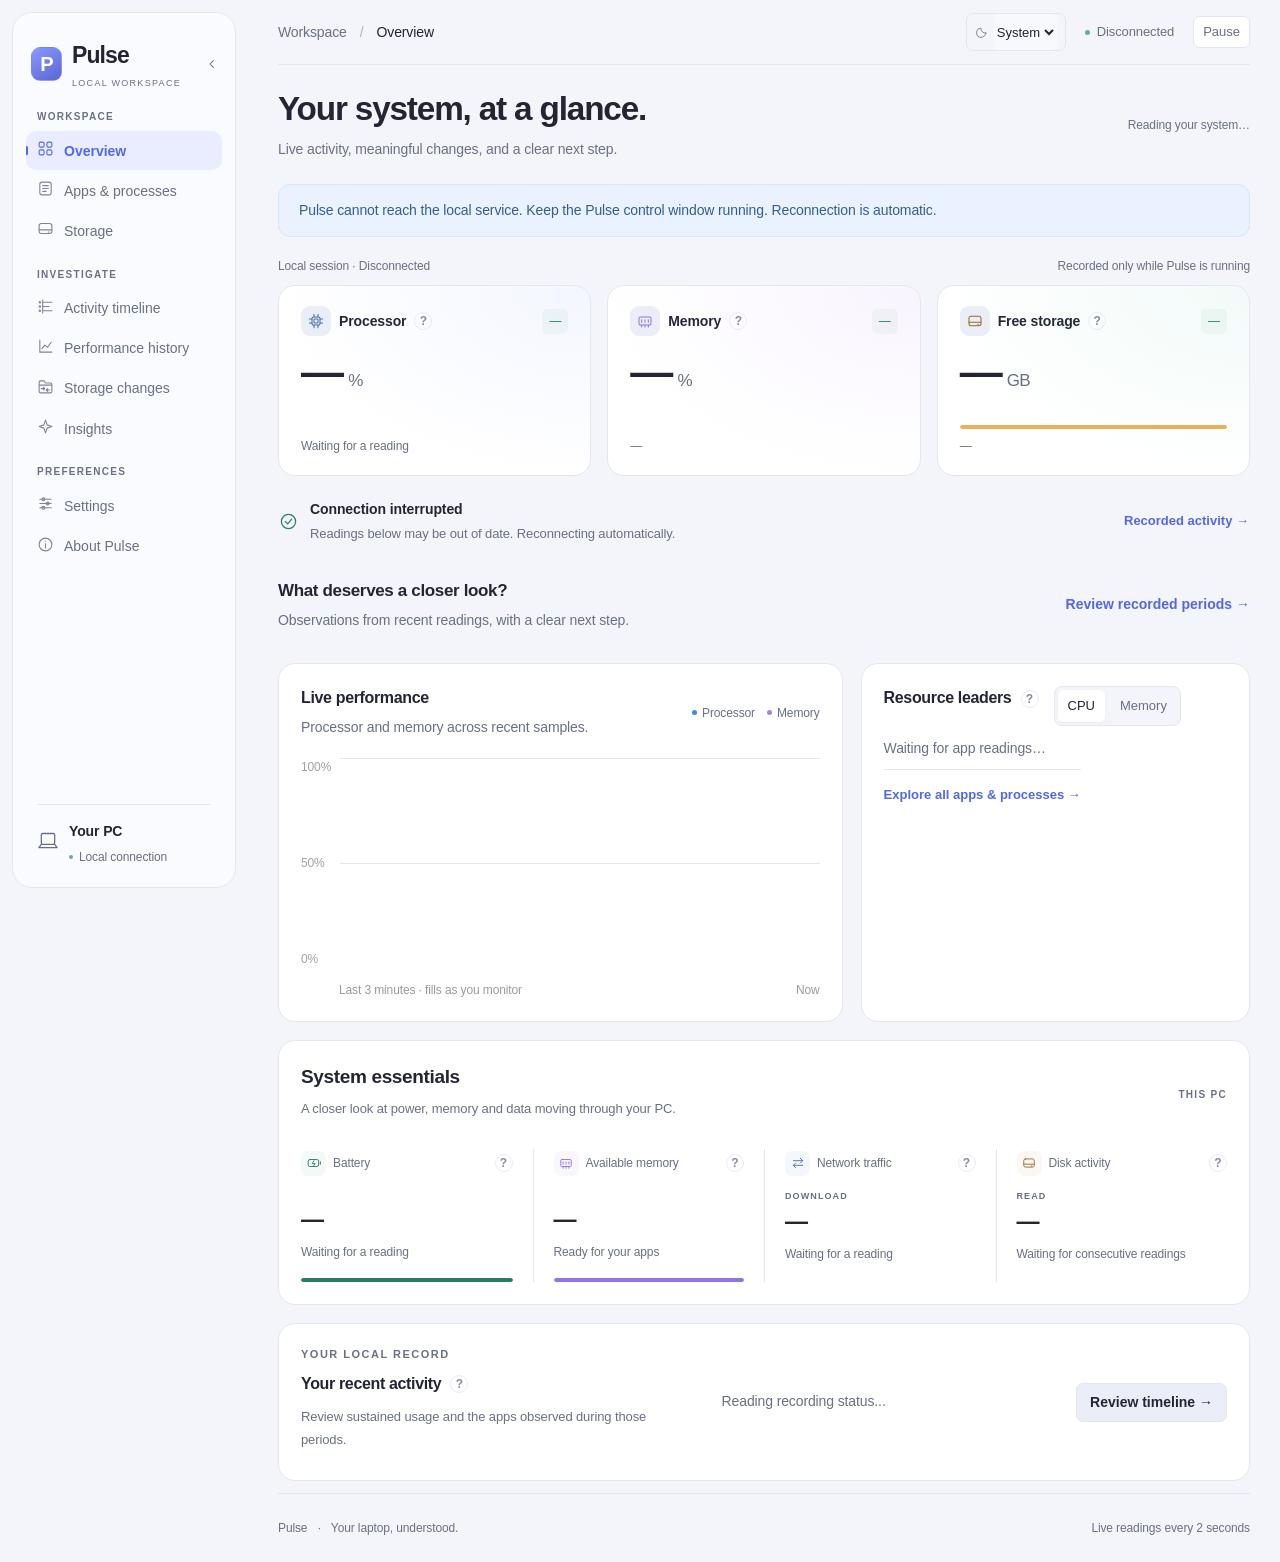
==== commit 2b1d815d: "feat: add activity timeline, settings and storage workspace Improve the dashboard layout, overview i" ====
--- a/static/index.html
+++ b/static/index.html
@@ -1,68 +1,125 @@
 <!doctype html>
+
 <html lang="en"><head><meta charset="utf-8"><meta name="viewport" content="width=device-width,initial-scale=1"><title>Pulse · Your laptop, understood.</title><style>
+
 html{background:#f5f5f7}html[data-theme="dark"]{background:#141519}.booting main,.booting aside{visibility:hidden}#app-loader{position:fixed;inset:0;z-index:100;display:flex;flex-direction:column;align-items:center;justify-content:center;gap:18px;background:var(--bg,#f5f5f7);color:var(--text,#1d1d1f);font:14px -apple-system,BlinkMacSystemFont,"Segoe UI",sans-serif;transition:opacity .16s ease,visibility 0s .16s}#app-loader .boot-logo{display:grid;place-items:center;width:48px;height:48px;border-radius:14px;background:linear-gradient(145deg,#58b0ff,#0071e3);color:#fff;font-size:28px;font-weight:650}#app-loader .boot-spinner{width:20px;height:20px;border:2px solid var(--line,#ddd);border-top-color:var(--blue,#0071e3);border-radius:50%;animation:boot-spin .8s linear infinite}html:not(.booting) #app-loader{opacity:0;visibility:hidden;pointer-events:none}@keyframes boot-spin{to{transform:rotate(360deg)}}@media(prefers-reduced-motion:reduce){#app-loader{transition:none}#app-loader .boot-spinner{animation:none;border-top-color:var(--blue,#0071e3)}}
-</style><script src="startup.js?v=reload-3"></script><script src="theme.js"></script><link rel="stylesheet" href="style.css?v=about-2"><link rel="stylesheet" href="theme.css"></head><body aria-busy="true"><div id="app-loader" role="status" aria-live="polite"><span class="boot-logo" aria-hidden="true">P</span><span>Restoring your dashboard…</span><i class="boot-spinner" aria-hidden="true"></i></div>
-<aside><a class="brand" href="#"><span class="brand-mark">P</span>Pulse</a><div class="sidebar-label">YOUR LAPTOP</div><nav><button class="nav active" data-view="overview"><span data-icon="overview"></span>Overview</button><button class="nav" data-view="processes"><span data-icon="apps"></span>Apps & processes</button><button class="nav" data-view="storage"><span data-icon="storage"></span>Storage</button><button class="nav" data-view="changes"><span data-icon="storageChanges"></span>Storage changes</button><button class="nav" data-view="history"><span data-icon="performanceHistory"></span>Performance history</button><button class="nav" data-view="optimize"><span data-icon="spark"></span>Improve performance</button><button class="nav" data-view="about"><span data-icon="about"></span>About Pulse</button></nav><div class="sidebar-device"><span data-icon="laptop"></span><div><strong id="hostname">Your laptop</strong><small>Connected locally</small></div><i class="live-dot"></i></div></aside>
-<main><header><span id="page-name">Overview</span><div class="header-actions"><label class="theme-control" title="Appearance"><svg viewBox="0 0 24 24" aria-hidden="true"><path d="M20 13a8 8 0 0 1-9-9 8.5 8.5 0 1 0 9 9Z"/></svg><select id="theme-select" aria-label="Appearance"><option value="system">System</option><option value="light">Light</option><option value="dark">Dark</option></select></label><div class="live"><i class="live-dot"></i><span id="connection">Connecting…</span><button id="pause" class="icon-button" aria-label="Pause updates">Pause</button></div></div></header><div class="heading"><div><h1 id="title">A clearer picture.<br><span>A smoother laptop.</span></h1><p id="subtitle">Understand what’s happening. Know what to do next.</p></div><div class="heading-device"><span data-icon="laptop"></span><small id="uptime">Reading your system…</small></div></div>
+
+</style><script src="startup.js?v=reload-3"></script><script src="theme.js?v=settings-1"></script><link rel="stylesheet" href="style.css?v=activity-1"><link rel="stylesheet" href="theme.css"><link rel="stylesheet" href="activity.css?v=2"><link rel="stylesheet" href="settings.css?v=1"><link rel="stylesheet" href="interface.css?v=9"></head><body aria-busy="true"><div id="app-loader" role="status" aria-live="polite"><span class="boot-logo" aria-hidden="true">P</span><span>Restoring your dashboard…</span><i class="boot-spinner" aria-hidden="true"></i></div>
+
+<aside class="app-sidebar" aria-label="Main navigation"><div class="sidebar-brand-row"><a class="brand" href="#"><span class="brand-mark" aria-hidden="true">P</span><span>Pulse<span class="brand-edition">LOCAL WORKSPACE</span></span></a><button class="sidebar-collapse" id="compact-nav" aria-label="Collapse sidebar" aria-expanded="true" aria-controls="app-navigation" data-help="Collapse the sidebar for more workspace. Menu names remain available on hover."><svg viewBox="0 0 24 24" aria-hidden="true"><path d="m14 7-5 5 5 5"/></svg></button><button class="sidebar-close" id="close-nav" aria-label="Close navigation">×</button></div><nav id="app-navigation" class="app-navigation" aria-label="Workspace"><div class="nav-group-label">Workspace</div><button class="nav active" data-view="overview" aria-label="Overview"><span data-icon="overview"></span><span class="nav-label">Overview</span></button><button class="nav" data-view="processes" aria-label="Apps &amp; processes"><span data-icon="apps"></span><span class="nav-label">Apps &amp; processes</span></button><button class="nav" data-view="storage" aria-label="Storage"><span data-icon="storage"></span><span class="nav-label">Storage</span></button><div class="nav-group-label">Investigate</div><button class="nav" data-view="activity" aria-label="Activity timeline"><span data-icon="activityTimeline"></span><span class="nav-label">Activity timeline</span></button><button class="nav" data-view="history" aria-label="Performance history"><span data-icon="performanceHistory"></span><span class="nav-label">Performance history</span></button><button class="nav" data-view="changes" aria-label="Storage changes"><span data-icon="storageChanges"></span><span class="nav-label">Storage changes</span></button><button class="nav" data-view="optimize" aria-label="Insights"><span data-icon="spark"></span><span class="nav-label">Insights</span></button><div class="nav-group-label">Preferences</div><button class="nav" data-view="settings" aria-label="Settings"><span data-icon="settings"></span><span class="nav-label">Settings</span></button><button class="nav" data-view="about" aria-label="About Pulse"><span data-icon="about"></span><span class="nav-label">About Pulse</span></button></nav><div class="sidebar-device"><span data-icon="laptop"></span><div><strong id="hostname">Your PC</strong><small><span class="live-dot"></span> Local connection</small></div></div></aside><button class="navigation-scrim" id="nav-scrim" aria-label="Close navigation panel"></button>
+
+<main><header><div class="header-context"><button id="toggle-nav" class="mobile-nav-toggle" aria-label="Open navigation" aria-expanded="false" aria-controls="app-navigation"><svg viewBox="0 0 24 24" aria-hidden="true"><path d="M4 6h16M4 12h16M4 18h16"/></svg></button><span class="header-app-label">Workspace</span><span class="header-divider" aria-hidden="true">/</span><span id="page-name">Overview</span></div><div class="header-actions"><label class="theme-control" title="Appearance"><svg viewBox="0 0 24 24" aria-hidden="true"><path d="M20 13a8 8 0 0 1-9-9 8.5 8.5 0 1 0 9 9Z"/></svg><select id="theme-select" aria-label="Appearance"><option value="system">System</option><option value="light">Light</option><option value="dark">Dark</option></select></label><div class="live"><i class="live-dot"></i><span id="connection">Connecting…</span><button id="pause" data-help="Pause only this browser’s live display. This does not change your history-recording preference in Settings." class="icon-button" aria-label="Pause updates">Pause</button></div></div></header><div class="heading"><div><h1 id="title">A clearer picture.<br><span>A smoother laptop.</span></h1><p id="subtitle">Understand what’s happening. Know what to do next.</p></div><div class="heading-device"><span data-icon="laptop"></span><small id="uptime">Reading your system…</small></div></div>
+
 <div id="notice" role="status">Connecting to your laptop. The first reading takes a few seconds.</div>
-<section id="overview"><div class="status-banner"><span class="status-symbol" data-icon="check"></span><div><h2 id="health-title">Getting to know your laptop</h2><p id="health-detail">Live readings will appear shortly.</p></div><button class="link" data-view="optimize">See recommendations <span>→</span></button></div><div class="metrics">
-<article class="card metric"><div class="metric-top"><span class="tile blue" data-icon="cpu"></span><span>Processor</span><span id="cpu-state" class="pill">—</span></div><div class="metric-number"><b id="cpu">—</b><span>%</span></div><p>Processing power in use</p><div id="cpu-spark" class="spark"></div><div id="cores" class="metric-caption">Waiting for a reading</div></article>
-<article class="card metric"><div class="metric-top"><span class="tile purple" data-icon="memory"></span><span>Memory</span><span id="memory-state" class="pill">—</span></div><div class="metric-number"><b id="memory">—</b><span>%</span></div><p>RAM currently in use</p><div id="mem-spark" class="spark"></div><div id="memory-detail" class="metric-caption">—</div></article>
-<article class="card metric"><div class="metric-top"><span class="tile orange" data-icon="storage"></span><span>Storage</span><span id="disk-state" class="pill">—</span></div><div class="metric-number"><b id="disk-free">—</b><span id="disk-unit">GB</span></div><p>Available across your drives</p><div class="storage-meter"><i id="disk-bar"></i></div><div id="disk-detail" class="metric-caption">—</div></article></div>
-<div class="section-heading"><div><h2>Make a little room to breathe.</h2><p>Useful next steps, based on your laptop’s current activity.</p></div><button class="link" data-view="optimize">View all →</button></div><div id="quick-actions" class="quick-actions"></div>
-<div class="overview-bottom"><article class="card activity"><div class="card-heading"><div><h2>Activity over time</h2><p>Is it a quick spike or a lasting load?</p></div><div class="legend"><span><i class="blue-dot"></i>Processor</span><span><i class="purple-dot"></i>Memory</span></div></div><div class="chart"><div class="axis"><span>100%</span><span>50%</span><span>0%</span></div><div id="chart" class="plot"></div></div><div class="chart-label"><span>Last 3 minutes · fills as you monitor</span><span>Now</span></div></article><article class="card essentials"><h2>The essentials</h2><div class="essential-row"><span class="tile green" data-icon="battery"></span><div><small>Battery</small><strong id="battery">—</strong><p id="battery-detail">—</p></div></div><div class="essential-row"><span class="tile blue" data-icon="network"></span><div><small>Network speed</small><strong id="download">—</strong><p id="upload">—</p></div></div><p class="footnote">Network totals include all adapters.</p></article></div></section>
-<section id="optimize-section" hidden><div class="insights-header"><div><span class="insights-kicker">PERFORMANCE INSIGHTS</span><h2>Understand your busy moments.</h2><p>Sustained activity, the apps observed alongside it, and useful next steps.</p></div><div class="insights-period" role="group" aria-label="Insights period"><button data-insights-period="1h" aria-pressed="false">1 hour</button><button data-insights-period="24h" class="selected" aria-pressed="true">24 hours</button><button data-insights-period="7d" aria-pressed="false">7 days</button></div></div>
+
+<section id="overview"><div class="observation-heading"><span id="observation-state">Local session · Connecting</span><span>Recorded only while Pulse is running</span></div><div class="metrics">
+
+<article class="card metric"><div class="metric-top"><span class="tile blue" data-icon="cpu"></span><span>Processor</span><button type="button" class="help-trigger" aria-label="About processor" data-help="Share of total logical processor capacity in use. A brief spike is normal; sustained high readings are more useful to investigate.">?</button><span id="cpu-state" class="pill">—</span></div><div class="metric-number"><b id="cpu">—</b><span>%</span></div><div id="cpu-spark" class="spark"></div><div id="cores" class="metric-caption">Waiting for a reading</div></article>
+
+<article class="card metric"><div class="metric-top"><span class="tile purple" data-icon="memory"></span><span>Memory</span><button type="button" class="help-trigger" aria-label="About memory" data-help="Percentage of physical RAM in use. Windows uses RAM for caches too; high usage alone does not prove a slowdown.">?</button><span id="memory-state" class="pill">—</span></div><div class="metric-number"><b id="memory">—</b><span>%</span></div><div id="mem-spark" class="spark"></div><div id="memory-detail" class="metric-caption">—</div></article>
+
+<article class="card metric"><div class="metric-top"><span class="tile orange" data-icon="storage"></span><span>Free storage</span><button type="button" class="help-trigger" aria-label="About storage" data-help="Available space summed across the Windows volumes Pulse can read. Use Storage to investigate individual drives and saved scans.">?</button><span id="disk-state" class="pill">—</span></div><div class="metric-number"><b id="disk-free">—</b><span id="disk-unit">GB</span></div><div class="storage-meter"><i id="disk-bar"></i></div><div id="disk-detail" class="metric-caption">—</div></article></div>
+
+<div class="status-banner"><span class="status-symbol" data-icon="check"></span><div><h2 id="health-title">Getting to know your laptop</h2><p id="health-detail">Live readings will appear shortly.</p></div><button class="link" data-view="optimize">Recorded activity <span>→</span></button></div><div class="section-heading" id="overview-observations-heading"><div><h2>What deserves a closer look?</h2><p>Observations from recent readings, with a clear next step.</p></div><button class="link" data-view="optimize">Review recorded periods →</button></div><div id="quick-actions" class="quick-actions"></div>
+
+<div class="overview-primary"><article class="card activity"><div class="card-heading"><div><h2>Live performance</h2><p>Processor and memory across recent samples.</p></div><div class="legend"><span><i class="blue-dot"></i>Processor</span><span><i class="purple-dot"></i>Memory</span></div></div><div class="chart"><div class="axis"><span>100%</span><span>50%</span><span>0%</span></div><div id="chart" class="plot"></div></div><div class="chart-label"><span>Last 3 minutes · fills as you monitor</span><span>Now</span></div></article><article class="card resource-leaders"><div class="card-heading"><div><span class="workspace-eyebrow">LIVE APP ACTIVITY</span><h2>Resource leaders <button type="button" class="help-trigger" aria-label="About resource leaders" data-help="Live app groups ranked by CPU or memory. CPU is normalized across logical processors; summed memory can count shared pages more than once.">?</button></h2></div><div class="result-switch" role="group" aria-label="Resource leaders"><button data-leader-sort="cpu" data-help="Rank app groups by current share of total CPU capacity." class="selected" aria-pressed="true">CPU</button><button data-leader-sort="memory" data-help="Rank app groups by summed working-set memory. Shared memory may be counted in more than one process." aria-pressed="false">Memory</button></div></div><div id="overview-leaders"><p>Waiting for app readings…</p></div><button class="link" data-view="processes">Explore all apps &amp; processes →</button></article></div><div class="overview-secondary"><article class="card essentials"><div class="essentials-heading"><div><h2>System essentials</h2><p>A closer look at power, memory and data moving through your PC.</p></div><span class="essentials-live">THIS PC</span></div><div class="essentials-grid"><div class="essential-cell"><div class="essential-label"><span class="tile green" data-icon="battery"></span><span>Battery</span><button class="help-trigger" aria-label="About battery" data-help="Charge reported by Windows. Connected to power does not necessarily mean the battery is charging. No battery is expected on most desktop PCs.">?</button></div><strong id="battery">—</strong><p id="battery-detail">Waiting for a reading</p><div class="essential-meter" aria-hidden="true"><i id="essential-battery-bar"></i></div></div><div class="essential-cell"><div class="essential-label"><span class="tile purple" data-icon="memory"></span><span>Available memory</span><button class="help-trigger" aria-label="About available memory" data-help="RAM Windows can make available to apps, including reclaimable cache. The bar shows available memory as a share of installed RAM.">?</button></div><strong id="essential-memory">—</strong><p id="essential-memory-detail">Ready for your apps</p><div class="essential-meter memory-meter" aria-hidden="true"><i id="essential-memory-bar"></i></div></div><div class="essential-cell"><div class="essential-label"><span class="tile blue" data-icon="network"></span><span>Network traffic</span><button class="help-trigger" aria-label="About network speed" data-help="Current download and upload rates across all Windows network adapters. This measures traffic, not your connection’s maximum speed.">?</button></div><small class="essential-direction">DOWNLOAD</small><strong id="download">—</strong><p id="upload">Waiting for a reading</p></div><div class="essential-cell"><div class="essential-label"><span class="tile orange" data-icon="storage"></span><span>Disk activity</span><button class="help-trigger" aria-label="About disk activity" data-help="Read and write rates across reported disks, calculated between consecutive samples. This is throughput, not disk utilization or drive health.">?</button></div><small class="essential-direction">READ</small><strong id="essential-disk">—</strong><p id="essential-disk-detail">Waiting for consecutive readings</p></div></div></article><article class="card recording-card"><div class="recording-copy"><span class="workspace-eyebrow">YOUR LOCAL RECORD</span><h2>Your recent activity <button type="button" class="help-trigger" aria-label="About recent activity" data-help="Busy periods are saved while Pulse runs. Pulse cannot reconstruct activity from before recording began or while it was stopped.">?</button></h2><p>Review sustained usage and the apps observed during those periods.</p></div><div id="overview-recording"><p>Reading recording status...</p></div><button class="button secondary" data-view="activity">Review timeline →</button></article></div></section>
+
+<section id="activity-section" hidden aria-label="Activity timeline"><div class="activity-controls"><div class="activity-filters" role="group" aria-label="Activity type"><button data-activity-kind="all" class="selected" aria-pressed="true">All activity</button><button data-activity-kind="performance" aria-pressed="false">Performance</button><button data-activity-kind="storage" aria-pressed="false">Storage</button><button data-activity-kind="gap" aria-pressed="false">Recording gaps</button></div><div class="activity-period"><select id="activity-period" aria-label="Activity period"><option value="1h">Last hour</option><option value="24h" selected>Last 24 hours</option><option value="7d">Last 7 days</option></select><button id="refresh-activity" class="button secondary">Refresh</button></div></div><p id="activity-status" class="activity-status" role="status">Reading your local record…</p><div class="activity-summary"><article><span class="tile blue" data-icon="cpu"></span><div><strong id="activity-performance-count">—</strong><small>Busy periods</small></div></article><article><span class="tile purple" data-icon="storageChanges"></span><div><strong id="activity-storage-count">—</strong><small>Storage comparisons</small></div></article><article><span class="tile orange" data-icon="history"></span><div><strong id="activity-gap-count">—</strong><small>Recording gaps</small></div></article></div><div id="activity-events" class="activity-events" aria-busy="false"></div><button id="activity-show-more" class="button secondary" hidden>Show more events</button><details class="activity-method"><summary>How to read this timeline</summary><p>Busy periods identify sustained resource usage and the apps observed alongside it. They do not establish the cause of a slowdown. Averages describe the full recorded period, including any part before the selected range.</p><p>Storage events are placed at the newer scan time; the change happened somewhere between the two scans. Comparisons of overlapping locations must not be added together. Only retained comparisons are available, and same-size file edits are not detected.</p><p>Recording gaps show at least two minutes without saved minute buckets after recording began. Times are approximate. Sleep, downtime, or recording problems can explain a gap; Pulse does not infer its cause. Stopping Pulse stops recording.</p></details></section><section id="optimize-section" hidden><div class="insights-header"><div><span class="insights-kicker">RECORDED PERFORMANCE</span></div><div class="insights-period" role="group" aria-label="Insights period"><button data-insights-period="1h" aria-pressed="false">1 hour</button><button data-insights-period="24h" class="selected" aria-pressed="true">24 hours</button><button data-insights-period="7d" aria-pressed="false">7 days</button></div></div>
+
 <p id="insights-status" role="status">Loading local observations...</p>
-<div class="insights-summary"><article class="card"><small>Sustained periods</small><strong id="insights-count">—</strong><p>At least one minute each</p></article><article class="card"><small>Processor pressure</small><strong id="insights-cpu-time">—</strong><p>Observed at 75% or higher</p></article><article class="card"><small>Memory pressure</small><strong id="insights-memory-time">—</strong><p>Observed at 80% or higher</p></article></div>
-<article class="card insights-activity"><div class="card-heading"><div><h2>Activity over time</h2><p id="insights-chart-detail">Recorded averages · gaps mean no recorded samples</p></div><button id="refresh-insights" class="link">Refresh insights</button></div><div class="insights-legend"><span><i class="insights-cpu-dot"></i>Processor</span><span><i class="insights-memory-dot"></i>Memory</span><span>0–100%</span></div><div id="insights-chart" class="insights-chart" role="img" aria-label="Observed processor and memory activity"></div><div id="insights-chart-labels" class="insights-chart-labels"></div></article>
-<div class="section-heading"><div><h2>Your activity timeline</h2><p>Expand a period to see which apps were using resources.</p></div><select id="insights-kind" aria-label="Filter performance periods"><option value="all">All periods</option><option value="cpu">Processor</option><option value="memory">Memory</option></select></div>
+
+<div class="insights-summary"><article class="card"><small>Sustained periods <button type="button" class="help-trigger" aria-label="About sustained periods" data-help="Recorded CPU or memory threshold periods lasting at least one minute. CPU and memory periods can overlap.">?</button></small><strong id="insights-count">—</strong><p>At least one minute each</p></article><article class="card"><small>High processor usage</small><strong id="insights-cpu-time">—</strong><p>Observed at 75% or higher</p></article><article class="card"><small>High memory usage</small><strong id="insights-memory-time">—</strong><p>Observed at 80% or higher</p></article></div>
+
+<article class="card insights-activity"><div class="card-heading"><div><h2>Activity over time</h2><p id="insights-chart-detail">Recorded averages · gaps mean no recorded samples</p></div><button id="refresh-insights" data-help="Reload saved observations. New recordings can take about ten seconds to be saved." class="link">Refresh insights</button></div><div class="insights-legend"><span><i class="insights-cpu-dot"></i>Processor</span><span><i class="insights-memory-dot"></i>Memory</span><span>0–100%</span></div><div id="insights-chart" class="insights-chart" role="img" aria-label="Observed processor and memory activity"></div><div id="insights-chart-labels" class="insights-chart-labels"></div></article>
+
+<div class="section-heading"><div><h2>Busy periods</h2><p>Expand a period to see which apps were using resources.</p></div><select id="insights-kind" data-help="Show recorded CPU periods, memory periods, or both. Overlapping periods are separate observations." aria-label="Filter performance periods"><option value="all">All periods</option><option value="cpu">Processor</option><option value="memory">Memory</option></select></div>
+
 <div id="insights-events"></div><article id="insights-repeated" class="card insights-repeated" hidden><h2>Repeated during busy periods</h2><p>Apps that appeared among the top users in at least two separate periods.</p><div id="insights-repeated-list"></div></article>
-<p class="insights-method">These are observed resource patterns, not proof that an app caused a slowdown. CPU and memory periods can overlap. App memory is working-set usage and can include shared pages. Recording starts with this version; earlier hourly history cannot reconstruct these periods.</p>
-<details class="insights-live-tools"><summary>Current alerts & recommendations</summary><div id="recommendations" class="recommendations"></div></details><article class="card settings-card"><h2>Your optimization toolkit</h2><p>Open the right Windows control, without hunting through menus.</p><div class="tool-grid"><button data-setting="storage"><span data-icon="storage"></span><b>Free up space</b><small>Review temporary files in Windows</small><em>Open Storage settings ↗</em></button><button data-setting="startup"><span data-icon="apps"></span><b>Speed up startup</b><small>Choose which apps launch at sign-in</small><em>Open Startup settings ↗</em></button><button data-setting="power"><span data-icon="battery"></span><b>Balance power & battery</b><small>Choose the power settings for your work</small><em>Open Power settings ↗</em></button><button data-setting="apps"><span data-icon="grid"></span><b>Remove unused apps</b><small>Review installed apps before uninstalling</small><em>Open Installed apps ↗</em></button></div></article></section>
+
+<details class="measurement-note insights-method"><summary>How to interpret these observations</summary><p>These are observed resource patterns, not proof that an app caused a slowdown. CPU and memory periods can overlap. App memory is working-set usage and can include shared pages. Recording starts with this version; earlier hourly history cannot reconstruct these periods.</p></details>
+
+<details class="insights-live-tools"><summary>Current alerts & recommendations</summary><div id="recommendations" class="recommendations"></div></details><article class="card settings-card"><h2>Windows tools</h2><p>Continue with the controls built into Windows.</p><div class="tool-grid"><button data-setting="storage"><span data-icon="storage"></span><b>Free up space</b><small>Review temporary files in Windows</small><span class="tool-arrow" aria-hidden="true">↗</span></button><button data-setting="startup"><span data-icon="apps"></span><b>Speed up startup</b><small>Choose which apps launch at sign-in</small><span class="tool-arrow" aria-hidden="true">↗</span></button><button data-setting="power"><span data-icon="battery"></span><b>Balance power & battery</b><small>Choose the power settings for your work</small><span class="tool-arrow" aria-hidden="true">↗</span></button><button data-setting="apps"><span data-icon="grid"></span><b>Remove unused apps</b><small>Review installed apps before uninstalling</small><span class="tool-arrow" aria-hidden="true">↗</span></button></div></article></section>
+
 <section id="process-section" hidden>
+
 <div class="process-summary"><article class="card"><span class="tile blue" data-icon="cpu"></span><div><small>Processor in use</small><strong id="process-cpu-summary">—</strong><p id="process-top-cpu">Waiting for readings</p></div></article><article class="card"><span class="tile purple" data-icon="memory"></span><div><small>Memory in use</small><strong id="process-memory-summary">—</strong><p id="process-top-memory">Waiting for readings</p></div></article><article class="card"><span class="tile green" data-icon="apps"></span><div><small>Running on your laptop</small><strong id="process-count-summary">—</strong><p id="process-group-summary">Apps and background services</p></div></article></div>
-<article class="card process-workspace"><div class="card-heading"><div><h2>Know what’s running.</h2><p>Find an app. See what it’s doing. Inspect before you act.</p></div><div class="process-tools"><button id="open-task-manager" class="button secondary">Task Manager ↗</button><button id="export-processes" class="button secondary">Export snapshot</button></div></div>
-<div class="process-toolbar"><div class="process-view-switch" role="group" aria-label="Process view"><button data-process-mode="groups" class="selected" aria-pressed="true">Grouped apps</button><button data-process-mode="individual" aria-pressed="false">All processes</button></div><input id="search" placeholder="Search name, script, or PID" aria-label="Search apps and processes"><select id="process-sort" aria-label="Sort apps and processes"><option value="cpu-desc">Most processor</option><option value="memory-desc">Most memory</option><option value="name-asc">Name A–Z</option><option value="created-desc">Newest first</option><option value="cpu-asc">Least processor</option><option value="memory-asc">Least memory</option></select></div>
-<div class="process-filter-bar"><div class="process-filters" role="group" aria-label="Filter processes"><button data-process-filter="all" class="selected" aria-pressed="true">All</button><button data-process-filter="mine" aria-pressed="false">Your apps</button><button data-process-filter="system" aria-pressed="false">Windows & services</button><button data-process-filter="heavy" aria-pressed="false">Heavy users</button><button data-process-filter="manageable" aria-pressed="false">Can manage</button></div><button id="pause-process-list" class="link" aria-pressed="false">Pause list</button></div>
-<div class="process-explainer"><span data-icon="spark"></span><p><b>A name is just the beginning.</b> Python and Node processes include their script or module when readable. Inspect any process to see its command, location, parent, and protection reason.</p></div>
-<div class="table-wrap process-table-wrap"><table class="process-table"><thead><tr><th id="process-name-heading">App / process group</th><th><button id="sort-cpu">Processor ↓</button></th><th><button id="sort-memory">Memory</button></th><th>Inspect</th></tr></thead><tbody id="process-list"></tbody></table></div><div class="table-footer"><span id="table-info">Waiting for data</span><button id="show-all" class="link">Show all</button></div><p class="process-method">CPU is a share of all logical processors. Group totals reflect matching members; memory sums can include shared pages more than once. Heavy users: ≥1% CPU or ≥256 MB RAM.</p></article></section>
+
+<article class="card process-workspace"><div class="card-heading"><div><h2>Running apps</h2></div><div class="process-tools"><button id="open-task-manager" class="button secondary">Task Manager ↗</button><button id="export-processes" data-help="Export the current process snapshot. Review it before sharing because process details can identify local apps or tasks." class="button secondary">Export snapshot</button></div></div>
+
+<div class="process-toolbar"><div class="process-view-switch" role="group" aria-label="Process view"><button data-process-mode="groups" class="selected" aria-pressed="true">Grouped apps</button><button data-process-mode="individual" aria-pressed="false">All processes</button></div><input id="search" data-help="Find currently running processes by available name, task, script or PID. Exited processes belong to recorded history, not this list." placeholder="Search name, script, or PID" aria-label="Search apps and processes"><select id="process-sort" data-help="Sort app groups or processes by CPU, working-set memory, name or start time." aria-label="Sort apps and processes"><option value="cpu-desc">Most processor</option><option value="memory-desc">Most memory</option><option value="name-asc">Name A–Z</option><option value="created-desc">Newest first</option><option value="cpu-asc">Least processor</option><option value="memory-asc">Least memory</option></select></div>
+
+<div class="process-filter-bar"><div class="process-filters" role="group" aria-label="Filter processes"><button data-process-filter="all" class="selected" aria-pressed="true">All</button><button data-process-filter="mine" aria-pressed="false">Your apps</button><button data-process-filter="system" aria-pressed="false">Windows & services</button><button data-process-filter="heavy" aria-pressed="false">Heavy users</button><button data-process-filter="manageable" aria-pressed="false">Can manage</button></div><button id="pause-process-list" data-help="Freeze this process list for inspection. System recording and the other dashboard readings continue." class="link" aria-pressed="false">Pause list</button></div>
+
+<div class="table-wrap process-table-wrap"><table class="process-table"><thead><tr><th id="process-name-heading">App / process group</th><th><button id="sort-cpu" data-help="Sort by share of total logical CPU capacity. A process using one fully busy core may show less than 100%.">Processor ↓</button></th><th><button id="sort-memory" data-help="Sort by working-set RAM usage. Summed app-group memory can include shared pages more than once.">Memory</button></th><th>Inspect</th></tr></thead><tbody id="process-list"></tbody></table></div><div class="table-footer"><span id="table-info">Waiting for data</span><button id="show-all" class="link">Show all</button></div><details class="measurement-note process-method"><summary>How process usage is measured</summary><p>CPU is a share of all logical processors. Group totals reflect matching members; memory sums can include shared pages more than once. Heavy users: ≥1% CPU or ≥256 MB RAM.</p></details></article></section>
+
 <section id="changes-section" hidden>
+
 <div class="changes-toolbar"><label>Compare location<select id="changes-location" aria-label="Changes location"><option value="">Loading saved locations...</option></select></label><button class="button secondary" id="refresh-changes">Refresh</button></div>
+
 <p id="changes-status" class="changes-status" role="status">Reading your saved scans...</p>
-<div id="changes-empty" class="card changes-empty" hidden><span class="tile blue" data-icon="history"></span><h2>A little history tells a bigger story.</h2><p id="changes-empty-detail">Scan a folder twice to discover what changed between scans.</p><button class="button primary" id="changes-scan">Go to Storage</button></div>
+
+<div id="changes-empty" class="card changes-empty" hidden><span class="tile blue" data-icon="history"></span><h2>Compare your first two scans</h2><p id="changes-empty-detail">Scan a folder twice to discover what changed between scans.</p><button class="button primary" id="changes-scan">Go to Storage</button></div>
+
 <div id="changes-content" hidden>
-<div class="changes-summary"><article class="card"><small>Net change</small><strong id="changes-net">—</strong><p id="changes-net-detail">Between the last two successful scans</p></article><article class="card"><small>Added or grown</small><strong id="changes-added">—</strong><p>Increase across immediate contents</p></article><article class="card"><small>Reduced or no longer listed</small><strong id="changes-reduced">—</strong><p>Decrease across immediate contents</p></article></div>
+
+<div class="changes-summary"><article class="card"><small>Net change <button type="button" class="help-trigger" aria-label="About net change" data-help="Difference in saved logical file sizes between two scans. It is not the amount of physical disk space that can safely be reclaimed.">?</button></small><strong id="changes-net" data-help="Net logical size difference between the compared snapshots, not a measurement of recovered physical disk space.">—</strong><p id="changes-net-detail">Between the last two successful scans</p></article><article class="card"><small>Added or grown</small><strong id="changes-added" data-help="Combined increase from added and grown immediate contents. File and folder views overlap.">—</strong><p>Increase across immediate contents</p></article><article class="card"><small>Reduced or no longer listed</small><strong id="changes-reduced" data-help="Combined decrease from smaller or missing immediate contents. A missing item may have moved or been renamed.">—</strong><p>Decrease across immediate contents</p></article></div>
+
 <article class="card changes-workspace"><div class="card-heading"><div><h2 id="changes-headline">What moved the needle</h2><p id="changes-interval"></p></div><button class="link" id="changes-open-folder">Open location ↗</button></div>
+
 <div class="changes-controls"><div class="result-switch" role="group" aria-label="Changes detail"><button data-changes-mode="items" class="selected" aria-pressed="true">Folder contents</button><button data-changes-mode="files" aria-pressed="false">Individual files</button></div><select id="changes-filter" aria-label="Filter changes"><option value="all">All changes</option><option value="increased">Added & grown</option><option value="reduced">Reduced & missing</option></select></div>
+
 <p id="changes-view-help"></p><div id="changes-list"></div><p id="changes-coverage" class="changes-coverage"></p></article>
-<p class="changes-note">Comparisons use saved logical file sizes. A file that is no longer listed may have moved or been renamed. File and folder views overlap; their sizes should not be added together.</p>
+
+<details class="measurement-note changes-note"><summary>About these comparisons</summary><p>Comparisons use saved logical file sizes. A file that is no longer listed may have moved or been renamed. File and folder views overlap; their sizes should not be added together.</p></details>
+
 </div></section>
-<section id="storage-section" hidden>
-<article class="card storage-overview"><div class="storage-overview-copy"><span class="storage-kicker">WINDOWS STORAGE</span><h2>Room for your next big thing.</h2><p>Windows drive usage includes the space occupied by WSL virtual disks.</p><div class="storage-overview-numbers"><strong id="storage-used">—</strong><span id="storage-total">Reading drive capacity…</span></div><div class="storage-capacity-legend"><span><i></i>Used space</span><span><i></i>Available</span></div></div><div class="capacity-ring" id="capacity-ring"><div><strong id="storage-free">—</strong><small>available</small></div></div></article>
-<div id="drives" class="drive-cards"></div>
+
+<section id="storage-section" hidden><div class="storage-command-center">
+
+<article class="card storage-overview" id="open-storage-explorer-card" role="button" tabindex="0" aria-haspopup="dialog" aria-controls="storage-explorer" aria-label="Understand your space. Open the full storage explorer."><div class="storage-overview-copy"><span class="storage-kicker">WINDOWS STORAGE</span><div class="storage-overview-numbers"><strong id="storage-used">—</strong><span id="storage-total">Reading drive capacity...</span></div><span class="storage-explorer-entry">Explore your space <span aria-hidden="true">↗</span></span><p>Includes space occupied by WSL virtual disks.</p></div><div class="capacity-ring" id="capacity-ring" data-help="Available space across Windows volumes. WSL virtual disks already occupy space on these volumes and must not be added again."><div><strong id="storage-free">—</strong><small>available</small></div></div></article>
+
+<div id="drives" class="drive-cards"></div></div>
+
 <div class="storage-navigation"><div class="storage-tabs" role="group" aria-label="Storage view"><button data-storage-tab="windows" class="selected" aria-pressed="true">Files & folders</button><button data-storage-tab="wsl" aria-pressed="false">WSL & Linux <span id="wsl-count"></span></button></div><button class="link" data-setting="storage">Windows cleanup ↗</button></div>
-<div id="windows-storage-pane"><article class="card folder-card"><div class="card-heading"><div><h2>Explore your storage</h2><p>Scan once. Browse folders instantly.</p></div><details class="storage-options"><summary>Scan options</summary><details class="custom-location"><summary>Scan a different folder</summary><div><input id="custom-scan-path" aria-label="Custom folder path" placeholder="Paste a local folder path, for example C:\Projects"><button id="scan-custom" class="button secondary">Scan this folder</button></div></details>
-<div class="saved-scan-toolbar"><select id="saved-scan-locations" aria-label="Recent folder scans"><option value="">Recent scans...</option></select><button id="clear-storage-history" class="button secondary">Delete scan history</button><button id="export-storage" class="button secondary" disabled>Export displayed results</button></div><p id="saved-scan-note">Successful scans are saved locally.</p></details></div>
-<div class="scan-controls"><select id="scan-scope" aria-label="Scan location"><option value="">Your user folder</option></select><button class="button primary" id="scan">Scan location</button><button class="button secondary" id="cancel-scan" hidden>Stop scan</button></div>
-<div id="scan-status" class="scan-status" role="status">Choose a location to discover what is taking up space.</div><p id="scan-index-note" class="scan-status"></p><button id="refresh-storage-index" class="button secondary" hidden>Refresh original scan</button><p id="scan-change" role="status"></p><div id="scan-stats" class="scan-stats" hidden></div><div id="folder-breakdown" class="folder-breakdown"></div>
-<div class="folder-location"><button id="folder-up" class="icon-button" aria-label="Open parent folder">↑ Up</button><span id="folder-path">Your user folder</span><button id="open-scan-folder" class="link">Open in Explorer ↗</button></div>
-<div class="storage-view-bar"><div class="result-switch" role="group" aria-label="Storage results"><button data-result-mode="folders" class="selected" aria-pressed="true">Folder contents</button><button data-result-mode="files" aria-pressed="false">Largest files</button></div><details class="storage-filter-options"><summary>Filter & sort</summary><div class="storage-filters"><input id="storage-search" aria-label="Search scan results" placeholder="Find a name or extension"><select id="storage-minimum" aria-label="Minimum file size"><option value="0">All sizes</option><option value="10485760">10 MB+</option><option value="104857600">100 MB+</option><option value="1073741824">1 GB+</option></select><select id="storage-sort" aria-label="Sort storage results"><option value="size">Largest first</option><option value="name">Name A–Z</option><option value="modified">Recently modified</option><option value="oldest">Oldest modified first</option></select><button id="reset-storage-filters" class="link">Reset filters</button></div></details></div><p id="storage-view-help"></p>
-<div id="storage-list"></div><button id="storage-load-more" class="button secondary" hidden>Show more saved results</button><p id="storage-result-count" class="history-footnote"></p></article>
-<div class="storage-tips"><article class="quick-card"><span class="tile blue" data-icon="storage"></span><div><h3>Clean up with context.</h3><p>Let Windows identify temporary files. Review each category before confirming removal.</p><button class="link" data-setting="storage">Review Windows cleanup →</button></div></article><article class="quick-card"><span class="tile purple" data-icon="apps"></span><div><h3>Apps can add up.</h3><p>Review installed apps and uninstall the ones you no longer need through Windows.</p><button class="link" data-setting="apps">Review installed apps →</button></div></article></div></div>
-<div id="wsl-storage-pane" hidden><div class="wsl-explanation"><span class="tile blue" data-icon="laptop"></span><div><h2>Two views of the same laptop.</h2><p>Linux files live inside a virtual disk on Windows. Mounts such as /mnt/c give Linux access to C: — they are already included in Windows usage above. Linux capacity is a virtual limit, not extra physical space.</p></div></div><div class="card-heading"><div><h2>Your Linux environments</h2><p id="wsl-status" role="status">Checking WSL…</p></div><button id="wsl-refresh" class="button secondary">Refresh WSL</button></div><div id="wsl-distros"></div>
-<article class="card linux-scan-card"><div class="card-heading"><div><h2>Look inside Linux.</h2><p>Measure a folder inside a running distribution. Stays on that filesystem and skips other mounted devices.</p></div></div><div class="linux-controls"><select id="wsl-scan-distro" aria-label="Linux distribution"></select><select id="wsl-scan-scope" aria-label="Linux scan folder"><option value="/home">/home · Personal files</option><option value="/var">/var · App data & logs</option><option value="/usr">/usr · Installed software</option><option value="/opt">/opt · Additional software</option></select><button id="wsl-scan" class="button primary">Analyze Linux folder</button></div><p id="wsl-scan-status" class="scan-status">Choose a running distribution. Large scans may take up to 90 seconds.</p><div id="wsl-scan-results"></div></article>
-<article class="card wsl-guidance"><h2>Reclaim space thoughtfully.</h2><p>Review your Linux files through the distribution’s filesystem. Deleting files inside Linux and shrinking its Windows virtual disk are different operations; Pulse does not estimate a reclaimable amount or compact disks automatically.</p><p>Docker’s images and volumes can hold valuable data. Use Docker’s own tools to review them before removing anything.</p><a class="link" href="https://learn.microsoft.com/en-us/windows/wsl/disk-space" target="_blank" rel="noopener noreferrer">Microsoft’s WSL disk-space guide ↗</a></article></div></section>
+
+<div id="windows-storage-pane"><article class="card scan-library"><div class="card-heading"><div><span class="workspace-eyebrow">YOUR SAVED EXPLORATIONS</span><h2>Saved locations <button class="help-trigger" aria-label="About saved locations" data-help="Open a retained snapshot instantly. Scan again to refresh it. Up to 20 recent snapshots are retained; overlapping locations must not be added together.">?</button></h2></div><button class="link" data-view="changes">Compare scans →</button></div><div id="scan-library-list"><p>Your saved locations will appear here.</p></div></article><article class="card folder-card"><div class="card-heading"><div><h2>Explore your storage <button type="button" class="help-trigger" aria-label="About explore your storage" data-help="A scan saves a snapshot of readable files. Logical size can differ from space on disk because of compression, sparse files or cloud placeholders.">?</button></h2><p>Scan once. Browse folders instantly.</p></div><details class="storage-options"><summary>Scan options</summary><details class="custom-location"><summary>Scan a different folder</summary><div><input id="custom-scan-path" aria-label="Custom folder path" placeholder="Paste a local folder path, for example C:\Projects"><button id="scan-custom" class="button secondary">Scan this folder</button></div></details>
+
+<div class="saved-scan-toolbar"><select id="saved-scan-locations" data-help="Reopen a retained scan location without scanning it again." aria-label="Recent folder scans"><option value="">Recent scans...</option></select><button id="clear-storage-history" data-help="Permanently remove saved storage snapshots and comparisons after confirmation. Files and performance history remain unchanged." class="button secondary">Delete scan history</button><button id="export-storage" data-help="Export the currently displayed saved results. Active filters and the displayed-result limit affect the export." class="button secondary" disabled>Export displayed results</button></div><p id="saved-scan-note">Successful scans are saved locally.</p></details></div>
+
+<div class="scan-controls"><select id="scan-scope" data-help="Choose the location to explore. Existing saved results open immediately; use Scan location or Scan again for a fresh snapshot." aria-label="Scan location"><option value="">Your user folder</option></select><button class="button primary" id="scan" data-help="Scan the selected location again to refresh its saved results. Browsing saved folders does not start a new scan.">Scan location</button><button class="button secondary" id="cancel-scan" data-help="Stop the active scan. Partial results may be shown; the last successful saved scan is kept." hidden>Stop scan</button></div>
+
+<div id="scan-status" class="scan-status" role="status">Choose a location to discover what is taking up space.</div><p id="scan-index-note" class="scan-status"></p><button id="refresh-storage-index" class="button secondary" hidden>Refresh original scan</button><p id="scan-change" role="status"></p><div id="scan-stats" class="scan-stats" hidden></div><div id="storage-findings" class="storage-findings" hidden></div><div id="folder-breakdown" class="folder-breakdown"></div>
+
+<div class="folder-location"><button id="folder-up" data-help="Browse the parent folder. A saved scan must cover it; otherwise you may need to scan that location." class="icon-button" aria-label="Open parent folder">↑ Up</button><span id="folder-path">Your user folder</span><button id="open-scan-folder" data-help="Open this location in Windows File Explorer. Pulse does not delete files for you." class="link">Open in Explorer ↗</button></div>
+
+<div class="storage-view-bar"><div class="result-switch" role="group" aria-label="Storage results"><button data-result-mode="folders" data-help="Immediate files and folders in the selected location. Folder sizes include their descendants. Open a folder to browse saved results." class="selected" aria-pressed="true">Folder contents</button><button data-result-mode="files" data-help="The largest 50 individual files found anywhere within this folder in the saved scan. These overlap with the folder totals." aria-pressed="false">Largest files</button></div><details class="storage-filter-options"><summary>Filter & sort</summary><div class="storage-filters"><input id="storage-search" data-help="Filter saved results by item name or extension. This does not search the current filesystem." aria-label="Search scan results" placeholder="Find a name or extension"><select id="storage-minimum" data-help="Hide items smaller than this logical size. This is not an estimate of reclaimable disk space." aria-label="Minimum file size"><option value="0">All sizes</option><option value="10485760">10 MB+</option><option value="104857600">100 MB+</option><option value="1073741824">1 GB+</option></select><select id="storage-sort" data-help="Order the saved results by size, name or modification date. Modification date is not the last time a file was opened." aria-label="Sort storage results"><option value="size">Largest first</option><option value="name">Name A–Z</option><option value="modified">Recently modified</option><option value="oldest">Oldest modified first</option></select><button id="reset-storage-filters" class="link">Reset filters</button></div></details></div><p id="storage-view-help"></p>
+
+<div class="storage-results-layout"><details id="storage-map-section" class="storage-map-section" open hidden><summary><span><strong>Space map</strong><small id="storage-map-total">Saved folder contents</small></span><span class="map-disclosure" aria-hidden="true">⌄</span></summary><div class="storage-map-body"><p class="map-instruction">Bigger tile, more space. Open a folder to explore its saved contents. <button type="button" class="help-trigger" aria-label="About the space map" data-help="Each tile represents an immediate file or folder in the displayed results. Folder sizes include descendants. Smaller entries may be grouped. Filters and pagination affect the map. Windows drive usage and Linux filesystem usage are not combined here.">?</button></p><div id="storage-map" class="storage-map" role="group" aria-label="Storage map of displayed folder contents"></div><p id="storage-map-caption" class="workspace-note"></p></div></details><div class="storage-list-panel"><div class="storage-list-heading"><strong>Saved contents</strong><span>Review an item to continue</span></div><div id="storage-list" role="region" aria-label="Saved storage contents" tabindex="0"></div></div></div><button id="storage-load-more" class="button secondary" hidden>Show more saved results</button><p id="storage-result-count" class="history-footnote"></p></article>
+
+<div class="storage-tips"><article class="quick-card"><span class="tile blue" data-icon="storage"></span><div><h3>Temporary files</h3><p>Let Windows identify temporary files. Review each category before confirming removal.</p><button class="link" data-setting="storage">Review Windows cleanup →</button></div></article><article class="quick-card"><span class="tile purple" data-icon="apps"></span><div><h3>Installed apps</h3><p>Review installed apps and uninstall the ones you no longer need through Windows.</p><button class="link" data-setting="apps">Review installed apps →</button></div></article></div></div>
+
+<div id="wsl-storage-pane" hidden><div class="wsl-explanation"><span class="tile blue" data-icon="laptop"></span><div><h2>Windows and Linux storage</h2><p>Linux files live inside a virtual disk on Windows. Mounts such as /mnt/c give Linux access to C: — they are already included in Windows usage above. Linux capacity is a virtual limit, not extra physical space.</p></div></div><div class="card-heading"><div><h2>Your Linux environments</h2><p id="wsl-status" role="status">Checking WSL…</p></div><button id="wsl-refresh" data-help="Refresh WSL information. Pulse does not start stopped distributions to collect their readings." class="button secondary">Refresh WSL</button></div><div id="wsl-distros"></div>
+
+<article class="card linux-scan-card"><div class="card-heading"><div><h2>Explore a Linux folder</h2><p>Measure a folder inside a running distribution. Stays on that filesystem and skips other mounted devices.</p></div></div><div class="linux-controls"><select id="wsl-scan-distro" aria-label="Linux distribution"></select><select id="wsl-scan-scope" aria-label="Linux scan folder"><option value="/home">/home · Personal files</option><option value="/var">/var · App data & logs</option><option value="/usr">/usr · Installed software</option><option value="/opt">/opt · Additional software</option></select><button id="wsl-scan" data-help="Measure a folder in a running Linux distribution. The scan stays on that filesystem and skips other mounted devices." class="button primary">Analyze Linux folder</button></div><p id="wsl-scan-status" class="scan-status">Choose a running distribution. Large scans may take up to 90 seconds.</p><div id="wsl-scan-results"></div></article>
+
+<details class="card wsl-guidance"><summary>Before reclaiming WSL space</summary><div><p>Review your Linux files through the distribution’s filesystem. Deleting files inside Linux and shrinking its Windows virtual disk are different operations; Pulse does not estimate a reclaimable amount or compact disks automatically.</p><p>Docker’s images and volumes can hold valuable data. Use Docker’s own tools to review them before removing anything.</p><a class="link" href="https://learn.microsoft.com/en-us/windows/wsl/disk-space" target="_blank" rel="noopener noreferrer">Microsoft’s WSL disk-space guide ↗</a></div></details></div></section>
+
 <section id="history-section" hidden>
+
 <div class="history-toolbar"><div class="period-picker" role="group" aria-label="History period"><button data-period="1h">1 hour</button><button data-period="24h" class="selected">24 hours</button><button data-period="7d">7 days</button><button data-period="30d">30 days</button><button data-period="1y">1 year</button></div><button class="button secondary" id="refresh-history">Refresh history</button></div>
+
 <div id="history-status" class="history-status" role="status">Loading saved readings…</div>
-<div class="history-summary"><article class="card"><small>Average processor</small><strong id="history-cpu">—</strong><p id="history-cpu-peak">No readings yet</p></article><article class="card"><small>Average memory</small><strong id="history-memory">—</strong><p id="history-memory-peak">No readings yet</p></article><article class="card"><small>Free space change</small><strong id="history-disk-change">—</strong><p>Between the first and last saved buckets</p></article></div>
-<article class="card history-chart-card"><div class="card-heading"><div><h2>Your laptop over time</h2><p id="history-chart-detail">Saved locally, available after a restart.</p></div><select id="history-metric" aria-label="Historical metric"><option value="resources">Processor & memory</option><option value="network">Network speed</option><option value="disk">Free disk space</option><option value="battery">Battery level</option></select></div><div id="history-legend" class="legend"></div><div class="history-chart"><div id="history-axis" class="axis"></div><div id="history-plot" class="plot"></div></div><div id="history-labels" class="history-labels"></div><div id="history-empty" class="empty" hidden>No saved readings in this period. Keep Pulse running to build your history.</div><p class="history-footnote">Lines show saved averages. Gaps indicate missing readings. Only time while the local service is running is recorded.</p></article>
+
+<div class="history-summary"><article class="card"><small>Average processor</small><strong id="history-cpu">—</strong><p id="history-cpu-peak">No readings yet</p></article><article class="card"><small>Average memory</small><strong id="history-memory">—</strong><p id="history-memory-peak">No readings yet</p></article><article class="card"><small>Free space change</small><strong id="history-disk-change">—</strong><p>Across the selected period</p></article></div>
+
+<article class="card history-chart-card"><div class="card-heading"><div><h2>Performance over time</h2><p id="history-chart-detail">Saved locally, available after a restart.</p></div><select id="history-metric" aria-label="Historical metric"><option value="resources">Processor & memory</option><option value="network">Network speed</option><option value="disk">Free disk space</option><option value="battery">Battery level</option></select></div><div id="history-legend" class="legend"></div><div class="history-chart"><div id="history-axis" class="axis"></div><div id="history-plot" class="plot"></div></div><div id="history-labels" class="history-labels"></div><div id="history-empty" class="empty" hidden>No saved readings in this period. Keep Pulse running to build your history.</div><p class="history-footnote">Lines show saved averages. Gaps indicate missing readings. Only time while the local service is running is recorded.</p></article>
+
 <article class="card history-apps"><div class="card-heading"><div><h2>Which apps were busiest?</h2><p>App names are grouped across processes. Averages cover samples where the app was running.</p></div><span class="pill">30-day retention</span></div><div class="table-wrap"><table><thead><tr><th>App / process</th><th>Average processor</th><th>Average memory</th><th>Peak memory</th></tr></thead><tbody id="history-app-list"></tbody></table></div><p class="history-footnote">App summaries use whole hours overlapping your selected period. Only the last 30 days are retained; older selections may contain recent app summaries only.</p></article>
-<article class="card history-storage"><span class="tile blue" data-icon="storage"></span><div><h2>A small footprint. A longer memory.</h2><p id="history-database">Local history database</p><p>Minute detail for 7 days · hourly trends for 1 year · app summaries for 30 days. Older records expire automatically and their space is reused.</p><small>Closing the browser keeps recording. Stopping the local service pauses recording. Pausing live updates only pauses the display.</small></div></article>
-</section><section id="about-section" hidden aria-label="About Pulse">
-<article class="card about-hero"><div class="about-orbit" aria-hidden="true"><span class="about-mark">P</span></div><p class="about-eyebrow">A LITTLE CLARITY GOES A LONG WAY</p><h2>Your laptop.<br><span>Understood.</span></h2><p class="about-intro">Meet Pulse. A calmer way to see what's happening,<br> find what matters, and make room for better performance.</p><div class="about-meta"><span id="about-version">Loading version...</span><span aria-hidden="true">&middot;</span><span>Made for Windows</span></div></article>
-<div class="about-capabilities"><div><span data-icon="cpu"></span><h3>See clearly</h3><p>Understand your apps and resource usage in real time.</p></div><div><span data-icon="storage"></span><h3>Make space</h3><p>Explore your files and see what changed between scans.</p></div><div><span data-icon="performanceHistory"></span><h3>Find perspective</h3><p>Follow performance trends and recurring busy periods.</p></div></div>
-<article class="card about-privacy"><div><span class="about-eyebrow">YOUR LAPTOP. YOUR DATA.</span><h2>Personal by design.<br>Local by default.</h2><p>Your readings and storage scans stay on this laptop. No account, subscription, or cloud database is needed.</p><div class="about-local-status" id="about-local-status" data-state="idle"><i class="live-dot" aria-hidden="true"></i><span id="about-recording">Checking recording...</span></div></div><dl class="about-retention"><div><dt>Detailed performance</dt><dd>7 days<small>Minute averages and peaks</small></dd></div><div><dt>Long-term trends</dt><dd>1 year<small>Hourly performance summaries</small></dd></div><div><dt>App activity &amp; pressure periods</dt><dd>30 days<small>Compact summaries, kept locally</small></dd></div><div><dt>Storage snapshots</dt><dd>20 recent<small>Clear saved scans from Storage</small></dd></div></dl></article>
-<details class="card about-details"><summary><span><strong>Installation details</strong><small>System, runtime, and local data location</small></span><span class="about-disclosure" aria-hidden="true">+</span></summary><div class="about-details-body"><div class="about-details-toolbar"><p id="about-status" role="status">Connecting to the local service...</p><button class="button secondary" id="about-refresh">Refresh</button></div><dl class="about-system"><div><dt>Operating system</dt><dd id="about-system">&mdash;</dd></div><div><dt>Runtime</dt><dd id="about-runtime">&mdash;</dd></div><div class="about-location"><dt>Database location</dt><dd id="about-database">&mdash;</dd></div></dl><button class="link" id="about-copy">Copy diagnostic details</button><p id="about-copy-status" role="status"></p><p class="about-disclosure-note">Diagnostic details include your local database path, which may contain your Windows username. Review before sharing.</p></div></details><p class="about-note">Built to help you decide. You stay in control.</p></section><footer><span>Pulse <span class="footer-dot">·</span> Your laptop, understood.</span><span id="updated">Live readings every 2 seconds</span></footer></main>
-<dialog id="process-dialog" aria-labelledby="inspector-title"><div class="inspector-top"><span class="inspector-kicker">PROCESS INSPECTOR</span><button id="close-inspector" class="inspector-close" aria-label="Close process inspector">×</button></div><div id="inspector-heading"></div><div id="inspector-status" role="status"></div><div id="inspector-content"></div></dialog>
-<dialog id="clear-storage-dialog"><h2>Delete all storage scan history?</h2><p>This removes all saved Windows folder scans and size comparisons from Pulse. Your files, folders, and performance history stay untouched. This cannot be undone.</p><div class="dialog-actions"><button id="keep-storage-history" class="button secondary">Keep history</button><button id="confirm-clear-storage" class="button danger">Delete all scan history</button></div></dialog><dialog id="confirm-dialog"><div class="dialog-icon" data-icon="apps"></div><h2 id="confirm-title">End this process?</h2><p id="confirm-description"></p><div class="dialog-actions"><button id="cancel-close" class="button secondary">Keep running</button><button id="confirm-close" class="button danger">End process</button></div></dialog><div id="toast" role="status" hidden></div><script src="app.js?v=about-2"></script><script src="storage-ui.js?v=storage-state-2"></script><script src="process-ui.js"></script><script src="changes-ui.js"></script><script src="insights-ui.js?v=insights-1"></script><script src="about-ui.js?v=2"></script><script src="navigation.js?v=reload-3"></script></body></html>
+
+</section><section id="settings-section" hidden aria-label="Pulse settings"><div class="settings-headline"><p id="settings-status" role="status" class="settings-status">Loading your preferences…</p><button class="button secondary" id="refresh-settings">Refresh settings</button></div><div class="settings-section-tabs" role="tablist" aria-label="Settings sections"><button id="settings-tab-workspace" role="tab" aria-selected="true" aria-controls="settings-panel-workspace">Appearance &amp; display</button><button id="settings-tab-recording" role="tab" aria-selected="false" tabindex="-1" aria-controls="settings-panel-recording">Recording</button><button id="settings-tab-data" role="tab" aria-selected="false" tabindex="-1" aria-controls="settings-panel-data">Manage data</button></div><div class="settings-layout"><div class="settings-main"><article id="settings-panel-workspace" role="tabpanel" aria-labelledby="settings-tab-workspace" class="card settings-group"><div class="settings-group-title"><span class="tile purple" data-icon="spark"></span><div><h2>Your workspace</h2><p>Saved in this browser.</p></div></div><div class="preference-row"><label for="settings-theme"><strong>Appearance</strong><small>Follow Windows, or choose your preferred theme.</small></label><select id="settings-theme"><option value="system">Follow system</option><option value="light">Light</option><option value="dark">Dark</option></select></div><div class="preference-row"><label for="settings-start"><strong>New sessions start on</strong><small>Refreshing the browser still restores your current screen.</small></label><select id="settings-start"><option value="overview">Overview</option><option value="activity">Activity timeline</option><option value="storage">Storage</option></select></div><div class="preference-row"><label for="settings-refresh"><strong>Live display refresh</strong><small>Changes how often this browser fetches live readings. Recording still samples independently.</small></label><select id="settings-refresh"><option value="2000">Every 2 seconds</option><option value="5000">Every 5 seconds</option><option value="10000">Every 10 seconds</option></select></div><p id="settings-browser-status" class="settings-inline-status" role="status"></p></article><article id="settings-panel-recording" role="tabpanel" aria-labelledby="settings-tab-recording" class="card settings-group" hidden><div class="settings-group-title"><span class="tile blue" data-icon="performanceHistory"></span><div><h2>Recording &amp; history</h2><p>Saved with the active database.</p></div></div><div class="preference-row"><label for="settings-recording"><strong>Save performance history</strong><small>Turn off to pause saving. Live readings and storage scans continue. The preference survives a restart.</small></label><input type="checkbox" role="switch" class="settings-switch" id="settings-recording" disabled></div><div class="settings-recording-state"><i id="settings-recording-dot" aria-hidden="true"></i><span id="settings-recording-state">Checking recording…</span></div><div class="settings-retention"><span><strong>7 days</strong><small>Detailed performance</small></span><span><strong>1 year</strong><small>Hourly trends</small></span><span><strong>30 days</strong><small>Apps &amp; busy periods</small></span><span><strong>20 recent</strong><small>Storage snapshots</small></span></div><p class="settings-note">These automatic retention limits keep local history bounded. Older records expire and their database space can be reused.</p><details class="settings-recording-help"><summary>When does Pulse record?</summary><p>Closing the browser leaves Pulse running. Quitting Pulse stops recording. Pausing live updates only freezes the display; use Save performance history to control recording.</p></details></article><article id="settings-panel-data" role="tabpanel" aria-labelledby="settings-tab-data" class="card settings-group settings-data" hidden><div class="settings-group-title"><span class="tile orange" data-icon="storage"></span><div><h2>Manage saved data</h2><p>Choose exactly which history to remove.</p></div></div><div class="preference-row"><div><strong>Performance history</strong><small>Saved readings, app summaries, busy periods and recording coverage. Storage scans are kept.</small></div><button id="settings-clear-performance" class="button secondary" disabled>Clear history…</button></div><div class="preference-row"><div><strong>Storage scan history</strong><small>Saved folder snapshots, indexes and comparisons. Your actual files are kept.</small></div><button id="settings-clear-storage" class="button secondary" disabled>Clear scans…</button></div><p class="settings-note">Deletion requires confirmation. If recording is on, new performance history begins immediately. Deleting records does not necessarily shrink the database file.</p></article></div><div class="settings-side"><article class="card settings-database"><span class="workspace-eyebrow">YOUR LOCAL DATABASE</span><div class="settings-db-icon" data-icon="storage"></div><strong id="settings-database-size">—</strong><p id="settings-scan-count">Checking saved snapshots…</p><code id="settings-database-path">Loading location…</code><div class="settings-database-actions"><button class="button secondary" id="settings-open-data" disabled>Open folder ↗</button><button class="link" id="settings-copy-data" disabled>Copy path</button></div><p id="settings-copy-status" class="settings-inline-status" role="status"></p><div class="settings-database-choice"><button id="settings-change-database" class="button secondary" disabled>Change database location</button><p>Choose an existing Pulse database or start a new one. Your current database is kept.</p></div></article></div></div></section><section id="about-section" hidden aria-label="About Pulse">
+
+<article class="card about-identity"><span class="about-app-icon" aria-hidden="true">P</span><div><span class="workspace-eyebrow">PULSE FOR WINDOWS</span><h2>Pulse <span id="about-version">Loading version...</span></h2><p>Performance, storage and a clearer view of your PC.</p></div></article><div class="about-principles"><span><span data-icon="storage"></span>History stays on this PC</span><span><span data-icon="check"></span>No account required</span><span><span data-icon="spark"></span>You control every action</span></div><article class="card about-session"><div><h2>Your local workspace</h2><p>Live readings and retained snapshots help you understand what is happening and what changed.</p><div class="about-local-status" id="about-local-status" data-state="idle"><i class="live-dot" aria-hidden="true"></i><span id="about-recording">Checking recording...</span></div></div><button class="button secondary" data-view="settings" data-settings-section="recording">Recording &amp; data settings →</button></article><details class="card about-details"><summary><span><strong>Installation details</strong><small>System, app information and local data location</small></span><span class="about-disclosure" aria-hidden="true">+</span></summary><div class="about-details-body"><div class="about-details-toolbar"><p id="about-status" role="status">Connecting to the local service...</p><button class="button secondary" id="about-refresh">Refresh</button></div><dl class="about-system"><div><dt>Operating system</dt><dd id="about-system">&mdash;</dd></div><div><dt>Architecture</dt><dd id="about-runtime">&mdash;</dd></div><div class="about-location"><dt>Database location</dt><dd id="about-database">&mdash;</dd></div></dl><button class="link" id="about-copy">Copy diagnostic details</button><p id="about-copy-status" role="status"></p><p class="about-disclosure-note">Diagnostic details include your local database path, which may contain your Windows username. Review before sharing.</p></div></details><p class="about-note">Built to help you decide. You stay in control.</p></section><footer><span>Pulse <span class="footer-dot">·</span> Your laptop, understood.</span><span id="updated">Live readings every 2 seconds</span></footer></main>
+
+<dialog id="storage-explorer" class="storage-explorer" aria-labelledby="explorer-title" aria-describedby="explorer-intro"><div class="explorer-top"><div><span class="workspace-eyebrow">PULSE / STORAGE EXPLORER</span><h2 id="explorer-title">Space. In perspective.</h2><p id="explorer-intro">A visual view of your drives. A closer look at what matters.</p></div><button id="close-storage-explorer" class="explorer-close" aria-label="Close storage explorer">×</button></div><div class="explorer-drivebar"><label>Windows volume<select id="explorer-drive" aria-label="Explorer drive"></select></label><div class="explorer-drive-metrics"><span><small>Used on drive</small><strong id="explorer-drive-used">—</strong></span><span><small>Available</small><strong id="explorer-drive-free">—</strong></span><span><small>Capacity</small><strong id="explorer-drive-total">—</strong></span></div><button id="explorer-scan" class="button primary">Scan entire drive</button></div><div class="explorer-volume-track"><i id="explorer-drive-bar"></i></div><div id="explorer-scan-progress" class="explorer-scan-progress" hidden><span class="explorer-pulse" aria-hidden="true"></span><div><strong id="explorer-progress-title">Scanning</strong><small id="explorer-progress-detail"></small></div><button id="explorer-stop" class="link">Stop scan</button></div><p id="explorer-status" class="explorer-status" role="status"></p><div class="explorer-layout"><section class="explorer-main" aria-label="Storage visualization"><nav id="explorer-breadcrumbs" class="explorer-breadcrumbs" aria-label="Storage explorer location"></nav><div class="explorer-map-heading"><div><h3 id="explorer-location-name" tabindex="-1">Your drive, mapped.</h3><span id="explorer-map-meta"></span></div><span class="explorer-snapshot-badge" id="explorer-coverage">Saved snapshots</span></div><div id="explorer-locations" class="explorer-locations" hidden></div><div id="explorer-map" class="explorer-map" role="group" aria-label="Space map for the current location"></div><div class="explorer-map-footer"><span id="explorer-map-note">Logical sizes. No files are changed.</span><button class="link" id="explorer-load-more" hidden>Load more contents</button></div><div id="explorer-items" class="explorer-items"></div></section><aside class="explorer-inspector" aria-label="Selected storage item"><div id="explorer-inspector-content"></div></aside></div><div class="explorer-bottom"><span><i aria-hidden="true"></i>Local snapshots · You stay in control</span><span>WSL virtual disks are already included in Windows usage.</span></div></dialog><dialog id="process-dialog" aria-labelledby="inspector-title"><div class="inspector-top"><span class="inspector-kicker">PROCESS INSPECTOR</span><button id="close-inspector" class="inspector-close" aria-label="Close process inspector">×</button></div><div id="inspector-heading"></div><div id="inspector-status" role="status"></div><div id="inspector-content"></div></dialog>
+
+<dialog id="database-dialog" aria-labelledby="database-dialog-title"><div class="database-dialog-heading"><span class="tile blue" data-icon="storage"></span><div><span class="workspace-eyebrow">YOUR LOCAL DATA</span><h2 id="database-dialog-title">Change database location</h2></div></div><p>Open an existing Pulse database, or choose a new file to start fresh. Your current database stays intact. Databases are not merged.</p><label class="database-path-label" for="database-selected-path">Selected location</label><div class="database-file-control"><input id="database-selected-path" readonly placeholder="Choose a database file"><button id="database-browse" class="button secondary">Browse…</button></div><button id="database-default" class="link">Use default location</button><p id="database-change-status" role="status" class="settings-inline-status"></p><div class="database-change-note"><span data-icon="check"></span><span>Pending readings are saved before switching. Pulse remembers this location for future launches.</span></div><div class="dialog-actions"><button id="database-cancel" class="button secondary">Cancel</button><button id="database-confirm" class="button primary" disabled>Use this database</button></div></dialog><dialog id="clear-performance-dialog" aria-labelledby="clear-performance-title"><h2 id="clear-performance-title">Clear performance history?</h2><p>This permanently removes saved readings, app summaries, busy periods and recording coverage. Storage scans and your files are kept. If recording is on, new history starts immediately.</p><div class="dialog-actions"><button id="keep-performance-history" class="button secondary">Keep history</button><button id="confirm-clear-performance" class="button danger">Clear performance history</button></div></dialog><dialog id="clear-storage-dialog"><h2>Delete all storage scan history?</h2><p>This removes all saved Windows folder scans and size comparisons from Pulse. Your files, folders, and performance history stay untouched. This cannot be undone.</p><div class="dialog-actions"><button id="keep-storage-history" class="button secondary">Keep history</button><button id="confirm-clear-storage" class="button danger">Delete all scan history</button></div></dialog><dialog id="confirm-dialog"><div class="dialog-icon" data-icon="apps"></div><h2 id="confirm-title">End this process?</h2><p id="confirm-description"></p><div class="dialog-actions"><button id="cancel-close" class="button secondary">Keep running</button><button id="confirm-close" class="button danger">End process</button></div></dialog><div id="toast" role="status" hidden></div><script src="app.js?v=interface-4"></script><script src="storage-ui.js?v=storage-map-3"></script><script src="process-ui.js"></script><script src="changes-ui.js?v=activity-1"></script><script src="insights-ui.js?v=graph-readouts-3"></script><script src="about-ui.js?v=3"></script><script src="workspace-ui.js?v=4"></script><script src="storage-map.js?v=1"></script><script src="storage-explorer.js?v=2"></script><script src="tooltips.js?v=3"></script><script src="chart-readouts.js?v=1"></script><script src="activity-ui.js?v=1"></script><script src="settings-ui.js?v=4"></script><script src="navigation.js?v=interface-4"></script></body></html>
--- a/static/style.css
+++ b/static/style.css
@@ -45,3 +45,112 @@
 
 /* About: product identity and progressively disclosed details. */
 #about-section{max-width:1080px;margin:0 auto}.about-hero{text-align:center;padding:42px 24px;background:radial-gradient(ellipse at 50% 0%,#399dff12,transparent 65%),var(--panel)!important}.about-orbit{display:grid;place-items:center;margin:0 auto 28px;width:112px;height:112px;border:1px solid var(--line);border-radius:34px;background:var(--panel);box-shadow:0 10px 40px #0071e30a;transform:rotate(-7deg)}.about-mark{display:grid;place-items:center;width:84px;height:84px;border-radius:24px;background:linear-gradient(145deg,#58b0ff,#0071e3);box-shadow:inset 0 1px 1px #fff6,0 8px 20px #0071e32a;color:white;font-size:52px;font-weight:650;transform:rotate(7deg)}.about-eyebrow{font-size:11px;letter-spacing:1.6px;font-weight:650;color:var(--muted);line-height:1.5}.about-hero h2{font-size:clamp(40px,4.6vw,60px);letter-spacing:-2.5px;line-height:1.08;font-weight:650;margin:18px 0}.about-hero h2 span{color:var(--blue)}.about-intro{font-size:17px;line-height:1.75;color:var(--muted);margin:0 auto 24px;max-width:580px}.about-meta{display:flex;align-items:center;justify-content:center;gap:13px;font-size:13px;color:var(--muted)}.about-capabilities{display:grid;grid-template-columns:repeat(3,minmax(0,1fr));gap:30px;padding:34px 14px}.about-capabilities>div>span{display:grid;place-items:center;width:37px;height:37px;border-radius:11px;color:var(--blue);background:#1684ef12;margin-bottom:14px}.about-capabilities svg{width:21px;height:21px}.about-capabilities h3{font-size:16px;font-weight:600;margin:0 0 7px}.about-capabilities p{font-size:14px;line-height:1.7;color:var(--muted);margin:0;max-width:260px}.about-privacy{display:grid;grid-template-columns:1fr 1fr;gap:48px;padding:32px!important;margin-bottom:20px}.about-privacy h2{font-size:30px;line-height:1.2;letter-spacing:-.9px;margin:16px 0}.about-privacy>div>p{font-size:15px;line-height:1.8;color:var(--muted);max-width:370px;margin:0}.about-local-status{display:flex;align-items:center;gap:9px;font-size:13px;color:var(--muted);margin-top:23px}.about-local-status[data-state="idle"] .live-dot{background:var(--muted);box-shadow:none;animation:none}.about-local-status[data-state="error"] .live-dot{background:#d58331;box-shadow:none;animation:none}.about-retention{margin:0}.about-retention>div{display:grid;grid-template-columns:1fr 1fr;gap:16px;padding:14px 0;border-bottom:1px solid var(--line)}.about-retention>div:first-child{padding-top:0}.about-retention>div:last-child{padding-bottom:0;border:0}.about-retention dt{font-size:13px;color:var(--muted);line-height:1.6;padding-top:2px}.about-retention dd{font-size:18px;font-weight:600;margin:0;letter-spacing:-.3px}.about-retention small{display:block;font-size:12px;line-height:1.6;font-weight:400;letter-spacing:0;color:var(--muted);margin-top:3px}.about-details{padding:0!important}.about-details summary{list-style:none;display:flex;justify-content:space-between;align-items:center;gap:18px;cursor:pointer;padding:24px 28px;border-radius:inherit}.about-details summary::-webkit-details-marker{display:none}.about-details summary:focus-visible{outline:2px solid var(--blue);outline-offset:3px}.about-details summary strong{display:block;font-size:16px;font-weight:600}.about-details summary small{display:block;font-size:13px;color:var(--muted);margin-top:5px;line-height:1.5}.about-disclosure{font-size:24px;font-weight:300;color:var(--muted)}.about-details[open] .about-disclosure{transform:rotate(45deg)}.about-details-body{padding:0 28px 24px;border-top:1px solid var(--line)}.about-details-toolbar{display:flex;align-items:center;justify-content:space-between;gap:20px;padding-top:18px}.about-details-toolbar p{font-size:13px;color:var(--muted);line-height:1.7;margin:0}.about-system{display:grid;grid-template-columns:1fr 1fr;gap:24px;margin:24px 0}.about-system dt{font-size:12px;color:var(--muted);margin-bottom:7px}.about-system dd{font-size:14px;line-height:1.7;overflow-wrap:anywhere;margin:0}.about-location{grid-column:1/-1}.about-location dd{font-family:ui-monospace,Consolas,monospace;font-size:13px}#about-copy-status{font-size:13px;color:var(--muted);margin:8px 0 0}.about-disclosure-note{font-size:12px;line-height:1.7;color:var(--muted);max-width:640px;margin:12px 0 0}.about-note{text-align:center;font-size:13px;color:var(--muted);margin:28px 0 6px;line-height:1.7}@media(max-width:1000px){.about-privacy{gap:28px;padding:26px!important}.about-retention>div{grid-template-columns:1fr}.about-capabilities{gap:20px}}@media(max-width:650px){.about-hero{padding:32px 20px!important}.about-hero h2{letter-spacing:-1.6px}.about-intro{font-size:15px}.about-intro br{display:none}.about-capabilities{grid-template-columns:1fr;padding:26px 6px;gap:24px}.about-capabilities>div{display:grid;grid-template-columns:38px 1fr;column-gap:14px}.about-capabilities>div>span{grid-row:1/3;margin:0}.about-capabilities p{max-width:none}.about-privacy{grid-template-columns:1fr}.about-retention>div{grid-template-columns:1fr 1fr}.about-system{grid-template-columns:1fr}.about-details summary{padding:22px}.about-details-body{padding:0 22px 22px}}
+
+/* Overview observations share the existing light/dark theme tokens. */
+.observation-heading{display:flex;justify-content:space-between;gap:12px;flex-wrap:wrap;margin:0 0 14px;font-size:13px;color:var(--muted)}
+.observation-heading span:first-child{font-weight:600;color:var(--text)}
+#quick-actions{grid-template-columns:repeat(auto-fit,minmax(min(100%,290px),1fr))}
+#quick-actions .quick-card{align-items:flex-start}
+#quick-actions .quick-card p{font-size:15px;line-height:1.65}
+.observation-calm{grid-column:1/-1}
+@media(max-width:640px){.observation-heading{font-size:12px}.status-banner{flex-wrap:wrap}.status-banner>.link{margin-left:0}}
+
+/* Investigation workspace: quiet hierarchy, readable evidence, one-step drill-down. */
+.workspace-grid{display:grid;grid-template-columns:minmax(0,1.6fr) minmax(280px,1fr);gap:22px;margin:24px 0}
+.workspace-eyebrow{display:block;color:var(--blue);font-size:11px;font-weight:700;letter-spacing:1.6px;margin-bottom:10px}
+.workspace-grid h2,.scan-library h2{font-size:22px;letter-spacing:-.5px;margin:0 0 8px}
+.workspace-grid .card-heading p,.recording-card>p,.scan-library .card-heading p{font-size:14px;line-height:1.6;color:var(--muted)}
+.workspace-note{color:var(--muted);font-size:12px!important;line-height:1.7;margin:16px 0}
+.leader-row{display:flex;align-items:center;width:100%;text-align:left;background:transparent;color:var(--text);border:0;border-bottom:1px solid var(--line);padding:16px 0;gap:14px;cursor:pointer;font:inherit;border-radius:0}
+.leader-row:hover{background:var(--bg)}
+.leader-row:focus-visible,.scan-library-item:focus-visible{outline:2px solid var(--blue);outline-offset:4px}
+.leader-rank{color:var(--muted);font-size:12px;width:18px}.leader-name{flex:1;min-width:0}.leader-row strong{display:block;font-size:15px;font-weight:600;overflow-wrap:anywhere}.leader-row small{display:block;color:var(--muted);font-size:12px;margin-top:5px}.leader-value{text-align:right;white-space:nowrap}
+.recording-card{background:linear-gradient(145deg,var(--panel),var(--bg));display:flex;flex-direction:column;align-items:flex-start}
+.recording-card>p{margin:0 0 18px}.recording-indicator{display:flex;gap:8px;align-items:center;font-size:13px;color:var(--muted)}
+.recording-number{display:flex;align-items:center;gap:16px;margin:20px 0}.recording-number>strong{font-size:64px;line-height:1;letter-spacing:-3px;font-weight:600}.recording-number>span{color:var(--muted);font-size:13px;line-height:1.5}
+.recording-card>.button{margin-top:auto}.recording-card>.workspace-note{margin-top:14px;margin-bottom:0}
+.scan-library{margin:22px 0}.scan-library .card-heading{margin-bottom:20px}
+#scan-library-list{display:grid;grid-template-columns:repeat(3,minmax(0,1fr));gap:12px}
+.scan-library-item{display:flex;align-items:center;gap:12px;text-align:left;padding:16px;border:1px solid var(--line);background:var(--bg);color:var(--text);border-radius:14px;font:inherit;cursor:pointer;min-width:0}
+.scan-library-item:hover{border-color:var(--blue)}.scan-library-item>span:nth-child(2){flex:1;min-width:0}.scan-library-item strong{display:block;font-size:15px;overflow:hidden;text-overflow:ellipsis;white-space:nowrap}.scan-library-item small{display:block;font-size:11px;line-height:1.6;color:var(--muted);overflow:hidden;text-overflow:ellipsis;white-space:nowrap}.scan-library-item .tile{width:32px;height:32px;flex-shrink:0}.scan-library-item .tile svg{width:18px;height:18px}.library-empty{grid-column:1/-1;padding:18px;border:1px dashed var(--line);border-radius:12px}.library-empty p{font-size:14px;line-height:1.6;color:var(--muted)}
+.storage-findings{margin:20px 0;padding:22px;background:var(--bg);border:1px solid var(--line);border-radius:16px}.finding-header{display:flex;justify-content:space-between;align-items:center;gap:15px;margin-bottom:16px}.finding-header .workspace-eyebrow{margin:0}.finding-badge{font-size:12px;color:var(--muted)}.finding-grid{display:grid;grid-template-columns:1fr 1fr;gap:25px}.finding-grid small{font-size:12px;color:var(--muted)}.finding-grid strong{display:block;font-size:20px;letter-spacing:-.4px;margin-top:8px;overflow-wrap:anywhere}.finding-grid p{font-size:14px;margin:8px 0 0;color:var(--muted)}.finding-actions{display:flex;align-items:center;flex-wrap:wrap;gap:20px}
+@media(max-width:1100px){#scan-library-list{grid-template-columns:repeat(2,minmax(0,1fr))}.workspace-grid{grid-template-columns:1fr 1fr}}
+@media(max-width:850px){.workspace-grid{grid-template-columns:1fr}.recording-number>strong{font-size:48px}.recording-card>.button{margin-top:12px}}
+@media(max-width:550px){#scan-library-list,.finding-grid{grid-template-columns:1fr}.workspace-grid{gap:14px}.finding-grid{gap:20px}.finding-actions{gap:14px}.storage-findings{padding:16px}.leader-row{gap:9px}.leader-row strong{font-size:14px}.workspace-grid .result-switch button{font-size:13px}}
+
+.recording-latest{padding:14px 0;border-top:1px solid var(--line);border-bottom:1px solid var(--line)}.recording-latest small,.recording-latest span{display:block;font-size:12px;color:var(--muted);line-height:1.6}.recording-latest strong{display:block;font-size:14px;margin:5px 0}.folder-card{scroll-margin-top:20px}
+
+/* Contextual help: shared presentation, keyboard focus and small-screen bounds. */
+.help-trigger{display:inline-grid;place-items:center;width:21px;height:21px;min-width:21px;padding:0;margin-left:5px;vertical-align:middle;border:1px solid var(--line);border-radius:50%;background:transparent;color:var(--muted);font-family:inherit;font-weight:600;font-size:12px;line-height:1;cursor:help}
+.help-trigger:hover,.help-trigger:focus-visible{color:var(--blue);border-color:var(--blue);outline:2px solid var(--blue);outline-offset:3px}
+.metric-top .help-trigger{margin-left:0;flex-shrink:0}
+.pulse-tooltip{position:fixed;z-index:1000;box-sizing:border-box;width:max-content;max-width:min(320px,calc(100vw - 24px));padding:13px 16px;border:1px solid var(--line);border-radius:12px;background:var(--panel);color:var(--text);box-shadow:0 8px 30px #0003;font-size:13px;font-weight:400;line-height:1.65;overflow-wrap:anywhere;pointer-events:auto}
+@media(pointer:coarse){.help-trigger{width:28px;height:28px;min-width:28px}.pulse-tooltip{font-size:14px}}
+
+/* Graph readouts use the plotted sample, not an interpolated estimate. */
+.interactive-graph{position:relative;cursor:crosshair;outline-offset:5px}
+.interactive-graph:focus-visible{outline:2px solid var(--blue);border-radius:5px}
+.interactive-graph svg circle{pointer-events:none}
+.graph-crosshair{position:absolute;top:0;bottom:0;width:1px;border-left:1px dashed var(--muted);pointer-events:none;z-index:2;opacity:.7}
+.graph-readout{position:fixed;z-index:1001;box-sizing:border-box;width:240px;max-width:calc(100vw - 24px);padding:14px 16px;border:1px solid var(--line);border-radius:13px;background:var(--panel);color:var(--text);box-shadow:0 8px 32px #0003;pointer-events:auto;font-size:13px;line-height:1.5}
+.graph-readout-time{display:block;font-weight:600;font-size:12px;padding-bottom:10px;margin-bottom:8px;border-bottom:1px solid var(--line)}
+.graph-readout>div{display:flex;justify-content:space-between;gap:18px;margin:7px 0}.graph-readout>div>span{display:flex;align-items:center;gap:7px;color:var(--muted)}.graph-readout i{display:inline-block;width:7px;height:7px;border-radius:50%;flex-shrink:0}.graph-readout b{font-variant-numeric:tabular-nums;font-weight:600;white-space:nowrap}.graph-readout>small{display:block;font-size:11px;line-height:1.5;color:var(--muted);margin-top:9px}
+
+/* Saved-scan treemap: accurate area, restrained color, accessible drill-down. */
+.storage-map-section{margin:22px 0 28px;border:1px solid var(--line);border-radius:18px;overflow:hidden;background:var(--panel)}
+.storage-map-section>summary{display:flex;align-items:center;justify-content:space-between;gap:16px;padding:20px 22px;cursor:pointer;list-style:none}
+.storage-map-section>summary::-webkit-details-marker{display:none}.storage-map-section>summary strong{display:block;font-size:20px;letter-spacing:-.4px;color:var(--text)}.storage-map-section>summary small{display:block;color:var(--muted);font-size:13px;margin-top:7px}.storage-map-section .workspace-eyebrow{font-size:10px;margin-bottom:7px}
+.map-disclosure{color:var(--muted);font-size:22px;transition:transform .15s}.storage-map-section[open] .map-disclosure{transform:rotate(180deg)}
+.storage-map-body{padding:0 16px 4px}.map-instruction{font-size:13px;color:var(--muted);line-height:1.7;margin:0 6px 16px}.storage-map{height:360px;position:relative;border-radius:13px;overflow:hidden;background:var(--bg)}
+.map-tile{position:absolute;box-sizing:border-box;border:0;padding:3px;background:transparent;text-align:left;cursor:pointer;font-family:inherit;min-width:0;overflow:hidden;color:#142131}
+.map-tile-surface{box-sizing:border-box;display:flex;flex-direction:column;justify-content:space-between;height:100%;padding:17px;border-radius:10px;background:linear-gradient(140deg,hsl(var(--map-hue) 72% 81%),hsl(var(--map-hue) 64% 70%));box-shadow:inset 0 0 0 1px #ffffff30;transition:filter .15s}
+.map-tile:hover .map-tile-surface{filter:brightness(1.06)}.map-tile:focus-visible{outline:none;z-index:2}.map-tile:focus-visible .map-tile-surface{outline:3px solid var(--text);outline-offset:-4px}
+.map-tile-heading{display:flex;justify-content:space-between;gap:10px;align-items:flex-start;font-size:15px;font-weight:600;line-height:1.4;min-width:0}.map-tile-heading>span{overflow:hidden;text-overflow:ellipsis;white-space:nowrap}.map-tile-heading>i{font-style:normal;opacity:.65}.map-tile-size{display:block;font-size:16px;font-weight:600;white-space:nowrap;font-variant-numeric:tabular-nums}.map-tile-size small{display:block;font-size:11px;font-weight:400;margin-top:4px;opacity:.8}.map-tile.compact .map-tile-surface{padding:9px}.map-tile.compact .map-tile-heading,.map-tile.compact .map-tile-size{font-size:12px}.map-tile.tiny .map-tile-heading,.map-tile.tiny .map-tile-size{visibility:hidden}.map-tile.tiny .map-tile-surface{padding:0;border-radius:5px}
+:root[data-theme="dark"] .map-tile{color:#f3f6fc}:root[data-theme="dark"] .map-tile-surface{background:linear-gradient(140deg,hsl(var(--map-hue) 45% 34%),hsl(var(--map-hue) 43% 24%));box-shadow:inset 0 0 0 1px #ffffff18}
+.map-empty{display:grid;place-items:center;height:100%;padding:20px;text-align:center;color:var(--muted);font-size:14px;box-sizing:border-box}
+.storage-map-body>.workspace-note{margin:12px 6px}.map-instruction .help-trigger{vertical-align:baseline}
+@media(max-width:650px){.storage-map{height:310px}.storage-map-section>summary{padding:17px}.storage-map-body{padding-left:10px;padding-right:10px}.map-tile-surface{padding:12px}.map-tile-heading{font-size:13px}.map-tile-size{font-size:14px}}
+@media(prefers-reduced-motion:reduce){.map-tile-surface,.map-disclosure{transition:none}}
+
+.map-tile.short .map-tile-size{display:none}.map-tile.short .map-tile-surface{justify-content:center}
+
+/* Dedicated storage explorer. Full workspace with a quiet inspector rail. */
+.storage-overview[role="button"]{cursor:pointer;position:relative;transition:border-color .18s,box-shadow .18s}
+.storage-overview[role="button"]:hover{border-color:var(--blue);box-shadow:0 10px 40px #00000015}
+.storage-overview[role="button"]:focus-visible{outline:3px solid var(--blue);outline-offset:5px}
+.storage-explorer-entry{display:inline-flex;gap:12px;align-items:center;font-size:13px;font-weight:600;color:var(--blue);margin:3px 0 12px}.storage-explorer-entry>span{font-size:17px}
+body.explorer-open{overflow:hidden}
+dialog.storage-explorer{box-sizing:border-box;width:min(1380px,96vw);max-width:96vw;max-height:94dvh;padding:0;border:1px solid var(--line);border-radius:25px;background:var(--panel);color:var(--text);box-shadow:0 35px 140px #0007;overflow:auto;animation:explorer-enter .2s ease-out}
+.storage-explorer::backdrop{background:#080e1b99;backdrop-filter:blur(12px)}
+.explorer-top{display:flex;justify-content:space-between;gap:24px;padding:30px 34px 24px;background:linear-gradient(125deg,var(--panel),var(--bg))}
+.explorer-top h2{font-size:32px;letter-spacing:-1.2px;font-weight:600;margin:0}.explorer-top p{font-size:14px;line-height:1.6;color:var(--muted);margin:10px 0 0}.explorer-top .workspace-eyebrow{font-size:10px;margin-bottom:12px}
+.explorer-close{display:grid;place-items:center;align-self:flex-start;width:36px;height:36px;border:1px solid var(--line);border-radius:50%;background:var(--panel);color:var(--muted);font-size:25px;line-height:1;cursor:pointer;flex-shrink:0}.explorer-close:hover{color:var(--text);border-color:var(--muted)}
+.explorer-drivebar{display:flex;align-items:center;gap:34px;padding:22px 34px}.explorer-drivebar>label{display:flex;flex-direction:column;gap:8px;font-size:11px;letter-spacing:.4px;color:var(--muted)}.explorer-drivebar select{min-width:155px;background:var(--bg);font-size:14px;color:var(--text)}.explorer-drive-metrics{display:flex;gap:34px;flex:1}.explorer-drive-metrics small{display:block;font-size:11px;color:var(--muted);margin-bottom:8px}.explorer-drive-metrics strong{display:block;font-size:21px;letter-spacing:-.6px;font-weight:600;white-space:nowrap}.explorer-drive-metrics>span:nth-child(2)>strong{color:var(--blue)}
+.explorer-volume-track{height:3px;background:var(--line);margin:0 34px}.explorer-volume-track>i{display:block;height:100%;background:linear-gradient(90deg,#618eff,#56c4c2);border-radius:5px}
+.explorer-status{margin:0!important;padding:12px 34px 0;font-size:13px;line-height:1.6;color:var(--muted)}.explorer-status:empty{display:none}
+.explorer-layout{display:grid;grid-template-columns:minmax(0,1fr) 280px;margin-top:24px;border-top:1px solid var(--line)}.explorer-main{padding:24px 28px 28px;min-width:0}
+nav.explorer-breadcrumbs{display:flex;gap:8px;align-items:center;flex-wrap:wrap;margin:0 0 22px;font-size:12px;overflow:visible}.explorer-breadcrumbs>button{border:0;padding:5px 7px;background:transparent;border-radius:6px;color:var(--muted);font:inherit;cursor:pointer;overflow-wrap:anywhere}.explorer-breadcrumbs>button:hover{background:var(--bg);color:var(--blue)}.explorer-breadcrumbs>[aria-current]{background:var(--bg);color:var(--text);font-weight:600}.explorer-breadcrumbs>span{color:var(--muted);opacity:.5}
+.explorer-map-heading{display:flex;justify-content:space-between;align-items:center;gap:14px;margin:0 0 18px}.explorer-map-heading h3{font-size:20px;letter-spacing:-.4px;margin:0 0 8px}.explorer-map-heading>div>span{display:block;font-size:12px;line-height:1.5;color:var(--muted)}.explorer-snapshot-badge{font-size:10px;font-weight:600;white-space:nowrap;letter-spacing:.4px;padding:7px 10px;border:1px solid var(--line);border-radius:20px;color:var(--muted)}
+.explorer-map{position:relative;height:clamp(330px,44vh,530px);overflow:hidden;border-radius:15px;background:var(--bg)}.explorer-map .map-tile-surface{border-radius:12px}.explorer-map .map-tile-heading{font-size:16px}.explorer-map .map-tile-size{font-size:23px;letter-spacing:-.6px}.explorer-map .map-tile-size>small{font-size:11px;letter-spacing:0}.explorer-map .compact .map-tile-heading,.explorer-map .compact .map-tile-size{font-size:12px;letter-spacing:0}.explorer-map .map-tile[aria-pressed="true"] .map-tile-surface{outline:2px solid var(--text);outline-offset:-4px}
+.explorer-map-footer{display:flex;justify-content:space-between;align-items:center;gap:18px;margin-top:14px;font-size:11px;line-height:1.6;color:var(--muted)}.explorer-map-footer>.link{font-size:12px;white-space:nowrap}
+.storage-explorer aside.explorer-inspector{position:static;inset:auto;width:auto;box-sizing:border-box;padding:28px 23px;border:0;border-left:1px solid var(--line);border-radius:0;background:var(--bg);display:block;height:auto;overflow:visible}
+.explorer-item-symbol{display:grid;place-items:center;width:44px;height:44px;border:1px solid var(--line);background:var(--panel);border-radius:13px;color:var(--blue);margin:20px 0 15px}.explorer-item-symbol svg{width:22px;height:22px}.explorer-inspector h3{font-size:19px;letter-spacing:-.4px;overflow-wrap:anywhere;margin:0}.explorer-item-path{font-size:11px;line-height:1.8;color:var(--muted);overflow-wrap:anywhere;margin:9px 0 24px!important}.explorer-item-size{font-size:34px;font-weight:600;letter-spacing:-1.2px}.explorer-item-size-label{font-size:11px;color:var(--muted);margin:7px 0 20px!important;line-height:1.6}.explorer-share-track{height:4px;background:var(--line);border-radius:4px;overflow:hidden;margin-top:24px}.explorer-share-track i{display:block;height:100%;background:var(--blue)}
+.explorer-item-facts{margin:22px 0;display:grid;gap:17px}.explorer-item-facts dt{font-size:10px;text-transform:uppercase;letter-spacing:.8px;color:var(--muted);margin-bottom:6px}.explorer-item-facts dd{font-size:12px;line-height:1.6;margin:0}.explorer-inspector button.button{width:100%;margin:7px 0;font-size:12px;padding:12px 8px}.explorer-inspector-note{margin-top:28px;padding-top:20px;border-top:1px solid var(--line)}.explorer-inspector-note strong{font-size:12px;font-weight:600}.explorer-inspector-note p{font-size:11px;line-height:1.8;color:var(--muted);margin:9px 0 0}
+.explorer-empty{height:100%;box-sizing:border-box;padding:35px 28px;display:flex;align-items:center;justify-content:center;flex-direction:column;text-align:center;border:1px dashed var(--line);border-radius:15px;background:radial-gradient(ellipse at 50% 0%,#6d8dff0c,transparent 70%)}.explorer-empty-icon{display:grid;place-items:center;width:52px;height:52px;border-radius:17px;background:var(--panel);border:1px solid var(--line);color:var(--blue);margin-bottom:18px}.explorer-empty-icon svg{width:25px;height:25px}.explorer-empty .workspace-eyebrow{font-size:9px}.explorer-empty h3{font-size:26px;font-weight:600;letter-spacing:-.9px;line-height:1.25;margin:0 0 13px}.explorer-empty p{font-size:13px;line-height:1.7;color:var(--muted);max-width:390px;margin:0 0 20px}.explorer-empty>small{font-size:10px;color:var(--muted);line-height:1.6;margin-top:15px}
+.explorer-locations{margin-top:28px}.explorer-locations h4,.explorer-list-heading h4{font-size:13px;font-weight:600;margin:0}.explorer-locations>div{display:grid;grid-template-columns:1fr 1fr;gap:10px;margin-top:14px}.explorer-locations button{display:flex;align-items:center;gap:12px;border:1px solid var(--line);border-radius:12px;background:var(--bg);padding:15px;text-align:left;color:var(--text);font:inherit;cursor:pointer;min-width:0}.explorer-locations button:hover{border-color:var(--blue)}.explorer-locations button>span:first-child{color:var(--blue);flex-shrink:0}.explorer-locations svg{width:20px;height:20px}.explorer-locations button>span:nth-child(2){flex:1;min-width:0}.explorer-locations strong{display:block;font-size:13px}.explorer-locations small{display:block;font-size:10px;line-height:1.7;color:var(--muted);overflow:hidden;text-overflow:ellipsis;white-space:nowrap}.explorer-locations i{font-style:normal;color:var(--muted)}
+.explorer-list-heading{display:flex;justify-content:space-between;align-items:center;margin:30px 0 10px}.explorer-list-heading>span{font-size:11px;color:var(--muted)}.explorer-list-row{display:flex;align-items:center;gap:13px;width:100%;padding:13px 3px;border:0;border-bottom:1px solid var(--line);background:transparent;color:var(--text);text-align:left;font:inherit;cursor:pointer}.explorer-list-row:hover{background:var(--bg)}.explorer-list-row>span:nth-child(2){flex:1;min-width:0;overflow-wrap:anywhere;font-size:13px}.explorer-list-row small{display:block;font-size:10px;color:var(--muted);margin-top:5px}.explorer-list-row strong{font-size:13px;font-weight:600;white-space:nowrap}.explorer-list-row i{font-size:12px;font-style:normal;color:var(--muted)}.explorer-list-kind{color:var(--blue)}.explorer-list-kind svg{width:18px;height:18px}
+.explorer-scan-progress{display:flex;gap:13px;align-items:center;padding:16px 20px;margin:20px 34px 0;border:1px solid var(--line);border-radius:12px;background:var(--bg)}.explorer-scan-progress>div{flex:1;min-width:0}.explorer-scan-progress strong{display:block;font-size:13px;overflow-wrap:anywhere}.explorer-scan-progress small{display:block;font-size:11px;color:var(--muted);line-height:1.7;margin-top:5px}.explorer-pulse{height:16px;width:16px;border:2px solid var(--line);border-top-color:var(--blue);border-radius:50%;animation:boot-spin 1s linear infinite;flex-shrink:0}
+.explorer-bottom{display:flex;justify-content:space-between;gap:20px;flex-wrap:wrap;padding:17px 28px;border-top:1px solid var(--line);font-size:10px;color:var(--muted);background:var(--bg)}.explorer-bottom>span:first-child{display:flex;gap:7px;align-items:center}.explorer-bottom i{width:5px;height:5px;border-radius:50%;background:#69b89b}
+@keyframes explorer-enter{from{opacity:0;transform:translateY(10px) scale(.99)}to{opacity:1;transform:none}}
+@media(min-width:1600px){.explorer-layout{grid-template-columns:minmax(0,1fr) 310px}}
+@media(max-width:950px){.explorer-layout{grid-template-columns:minmax(0,1fr) 235px}.explorer-drivebar{gap:22px;padding:20px 25px}.explorer-drive-metrics{gap:20px}.explorer-drive-metrics strong{font-size:18px}.explorer-main{padding:22px 20px}.storage-explorer aside.explorer-inspector{padding:25px 18px}.explorer-top{padding:26px}.explorer-drivebar>.button{font-size:12px}}
+@media(max-width:700px){dialog.storage-explorer{width:100vw;max-width:100vw;max-height:100dvh;height:100dvh;border-radius:0;border:0}.explorer-top{padding:22px 19px}.explorer-top h2{font-size:28px}.explorer-top p{font-size:12px}.explorer-drivebar{flex-wrap:wrap;padding:18px;gap:18px}.explorer-drivebar>label{flex:1}.explorer-drivebar>.button{order:2;width:100%}.explorer-drive-metrics{flex:1;gap:20px}.explorer-drive-metrics strong{font-size:17px}.explorer-drive-metrics>span:last-child{display:none}.explorer-volume-track{margin:0 18px}.explorer-layout{grid-template-columns:1fr}.explorer-main{padding:19px 15px}.storage-explorer aside.explorer-inspector{border-left:0;border-top:1px solid var(--line);padding:25px}.explorer-map{height:360px}.explorer-map .map-tile-heading{font-size:13px}.explorer-map .map-tile-size{font-size:18px}.explorer-map .compact .map-tile-size{font-size:12px}.explorer-map-heading{align-items:flex-start}.explorer-map-heading h3{font-size:18px}.explorer-map-heading>div>span{font-size:11px}.explorer-snapshot-badge{font-size:9px}.explorer-empty h3{font-size:23px}.explorer-locations>div{grid-template-columns:1fr}.explorer-scan-progress{margin:15px 18px 0}.explorer-status{padding-left:18px;padding-right:18px}.explorer-bottom{padding:16px 20px;line-height:1.6}}
+@media(prefers-reduced-motion:reduce){dialog.storage-explorer{animation:none}.explorer-pulse{animation:none}.storage-overview[role="button"]{transition:none}}
+
+.explorer-top{position:sticky;top:0;z-index:10;padding:22px 28px;border-bottom:1px solid var(--line)}.explorer-top h2{font-size:28px}.explorer-top p{margin-top:6px}.explorer-top .workspace-eyebrow{margin-bottom:8px}.explorer-drivebar{padding:18px 28px}.explorer-layout{margin-top:18px}.explorer-locations{margin:0 0 24px}.explorer-locations>div{grid-template-columns:repeat(auto-fit,minmax(190px,1fr))}.explorer-contents>summary{cursor:pointer;list-style:none;border-top:1px solid var(--line);padding:16px 0 4px}.explorer-contents>summary::-webkit-details-marker{display:none}.explorer-list-heading>strong{font-size:13px;font-weight:600;flex:1}.explorer-list-heading>i{font-style:normal;color:var(--muted);margin-left:12px}.explorer-contents[open] .explorer-list-heading>i{transform:rotate(180deg)}
+.explorer-map,.explorer-map-heading{scroll-margin-top:160px}
+@media(max-width:700px){.explorer-top{padding:18px}.explorer-top h2{font-size:25px}.explorer-drivebar{padding:16px 18px}}
+
+.explorer-back-map{display:none}#explorer-inspector-content{scroll-margin-top:150px}@media(max-width:700px){.explorer-back-map{display:inline-block;margin:18px 0 0}}
+
+@media(min-width:701px) and (max-height:850px){.explorer-top{padding:15px 26px}.explorer-top p{display:none}.explorer-top h2{font-size:25px}.explorer-top .workspace-eyebrow{font-size:9px;margin-bottom:6px}.explorer-drivebar{padding:12px 26px}.explorer-drive-metrics strong{font-size:19px}.explorer-layout{margin-top:12px}.explorer-main{padding:18px 24px 24px}nav.explorer-breadcrumbs{margin-bottom:14px}.explorer-map-heading{margin-bottom:13px}.explorer-map{height:clamp(250px,42vh,350px)}}
--- a/static/activity.css
+++ b/static/activity.css
@@ -0,0 +1,12 @@
+.activity-intro{display:flex;justify-content:space-between;gap:35px;padding:8px 0 28px;align-items:center}
+.activity-intro h2{font-size:29px;letter-spacing:-.9px;font-weight:600;line-height:1.25;margin:0 0 14px}.activity-intro h2>span{color:var(--muted)}.activity-intro>div>p{max-width:520px;font-size:14px;line-height:1.8;color:var(--muted);margin:0}.activity-local{display:flex;align-items:center;gap:13px;min-width:230px}.activity-local strong{display:block;font-size:13px;font-weight:600;margin-bottom:6px}.activity-local small{font-size:12px;line-height:1.6;color:var(--muted)}
+.activity-controls{display:flex;align-items:center;justify-content:space-between;gap:18px;flex-wrap:wrap;border-top:1px solid var(--line);padding:22px 0 0}.activity-filters{display:flex;gap:5px;flex-wrap:wrap;padding:4px;border:1px solid var(--line);border-radius:12px;background:var(--panel)}.activity-filters button{border:0;background:transparent;color:var(--muted);border-radius:8px;padding:10px 13px;font:inherit;font-size:12px;cursor:pointer}.activity-filters button.selected{background:var(--bg);color:var(--text);box-shadow:0 1px 4px #0001;font-weight:600}.activity-period{display:flex;align-items:center;gap:10px}.activity-period select{color:var(--text);background:var(--panel);font-size:12px}.activity-period .button{font-size:12px}.activity-status{font-size:12px;line-height:1.7;color:var(--muted);margin:14px 0 23px}
+.activity-summary{display:grid;grid-template-columns:repeat(3,1fr);border:1px solid var(--line);border-radius:17px;background:var(--panel);margin-bottom:30px}.activity-summary article{display:flex;align-items:center;gap:14px;padding:21px 24px}.activity-summary article+article{border-left:1px solid var(--line)}.activity-summary strong{display:block;font-size:25px;font-weight:600;letter-spacing:-.7px}.activity-summary small{display:block;font-size:12px;color:var(--muted);margin-top:5px}.activity-summary .tile{width:34px;height:34px}.activity-summary .tile svg{width:19px;height:19px}
+.activity-day{font-size:12px;color:var(--muted);font-weight:500;letter-spacing:.2px;margin:27px 0 15px;padding-left:17px;border-left:2px solid var(--line)}.activity-event{margin:0 0 13px;border:1px solid var(--line);border-radius:15px;background:var(--panel);overflow:hidden}.activity-event summary{display:flex;align-items:center;gap:17px;padding:21px 23px;cursor:pointer;list-style:none}.activity-event summary::-webkit-details-marker{display:none}.activity-event summary:hover{background:var(--bg)}.activity-event-title{flex:1;min-width:0}.activity-event-title>small{display:block;font-size:9px;letter-spacing:1.3px;color:var(--muted);font-weight:600;margin-bottom:7px}.activity-event-title>strong{display:block;font-size:16px;font-weight:600;letter-spacing:-.2px;overflow-wrap:anywhere}.activity-event-title>span{display:block;font-size:11px;line-height:1.7;color:var(--muted);margin-top:7px}.activity-event-metric{display:block;text-align:right;max-width:220px}.activity-event-metric strong{font-size:23px;font-weight:600;letter-spacing:-.7px;white-space:nowrap}.activity-event-metric small{display:block;font-size:10px;color:var(--muted);line-height:1.6;margin-top:6px}.activity-chevron{font-size:19px;color:var(--muted);transition:transform .15s}.activity-event[open] .activity-chevron{transform:rotate(180deg)}
+.activity-event-detail{margin:0 23px 23px 78px;border-top:1px solid var(--line);padding-top:18px}.activity-event-detail>p{color:var(--muted);font-size:13px;line-height:1.8;margin:0 0 16px}.activity-event-detail .button{font-size:12px}.activity-apps,.activity-highlights{display:grid;gap:0;margin:10px 0 17px}.activity-apps>div,.activity-highlights>div{display:flex;justify-content:space-between;align-items:center;gap:18px;padding:11px 0;border-bottom:1px solid var(--line);font-size:13px}.activity-apps strong{font-weight:500;overflow-wrap:anywhere}.activity-apps span,.activity-highlights strong{white-space:nowrap;font-size:12px;font-weight:500;color:var(--text)}.activity-highlights span{overflow-wrap:anywhere}.activity-evidence-note{font-size:11px!important}.activity-path{overflow-wrap:anywhere;font-size:12px!important}.activity-storage-evidence{display:flex;gap:35px;margin:10px 0 20px}.activity-storage-evidence small{display:block;font-size:11px;line-height:1.6;color:var(--muted)}.activity-storage-evidence strong{display:block;font-size:18px;margin-top:7px;font-weight:600}
+.activity-method{margin-top:26px;padding:20px 0;border-top:1px solid var(--line);color:var(--muted);font-size:12px;line-height:1.9}.activity-method summary{cursor:pointer;color:var(--text);font-size:13px}.activity-method p{margin:16px 0 0;max-width:900px}.activity-empty{text-align:center;padding:38px}.activity-empty .tile{margin:0 auto 18px}.activity-empty h3{font-size:20px;margin:0 0 13px}.activity-empty p{font-size:14px;line-height:1.8;color:var(--muted);max-width:510px;margin:0 auto 22px}#activity-show-more{margin-top:8px}
+@media(max-width:1050px){.activity-intro{gap:20px}.activity-summary article{padding:18px}.activity-summary .tile{display:none}.activity-filters button{padding:9px 10px}}
+@media(max-width:700px){.activity-intro{align-items:flex-start;flex-direction:column}.activity-intro h2{font-size:26px}.activity-local{border-left:2px solid var(--line);padding-left:14px}.activity-local .tile{display:none}.activity-summary{gap:0}.activity-summary article{padding:16px 12px}.activity-summary strong{font-size:23px}.activity-summary small{font-size:10px}.activity-controls{align-items:stretch}.activity-filters{width:100%;justify-content:space-between}.activity-period{width:100%;justify-content:space-between}.activity-event summary{gap:12px;padding:17px;flex-wrap:wrap}.activity-event-mark{width:30px;height:30px}.activity-event-title{flex-basis:calc(100% - 65px)}.activity-event-title>strong{font-size:15px}.activity-event-metric{margin-left:42px;flex:1;text-align:left;max-width:none}.activity-event-metric strong{font-size:20px}.activity-event-metric small{display:inline;margin-left:9px}.activity-event-detail{margin:0 17px 20px;padding-top:17px}.activity-storage-evidence{gap:20px}.activity-day{font-size:11px}}
+@media(prefers-reduced-motion:reduce){.activity-chevron{transition:none}}
+
+.activity-intro{padding:0 0 24px}.activity-intro>div>p{font-size:13px;max-width:560px}.activity-intro .activity-local{min-width:230px}
--- a/static/settings.css
+++ b/static/settings.css
@@ -0,0 +1,9 @@
+.settings-headline{display:flex;justify-content:space-between;align-items:center;gap:20px;margin-bottom:12px}.settings-headline>p{font-size:14px;color:var(--muted);line-height:1.7;margin:0}.settings-headline>.button{font-size:12px;white-space:nowrap}.settings-status{font-size:12px;line-height:1.7;color:var(--muted);margin:0 0 24px}.settings-layout{display:grid;grid-template-columns:minmax(0,1.8fr) minmax(260px,1fr);gap:24px;align-items:start}.settings-main{display:grid;gap:22px}.settings-group{padding:25px}.settings-group-title{display:flex;gap:14px;align-items:center;margin-bottom:20px}.settings-group-title h2{font-size:19px;letter-spacing:-.4px;margin:0 0 7px}.settings-group-title p{font-size:12px;color:var(--muted);margin:0}.settings-group-title .tile{width:36px;height:36px}.settings-group-title .tile svg{width:20px;height:20px}.preference-row{display:flex;align-items:center;justify-content:space-between;gap:24px;padding:21px 0;border-top:1px solid var(--line)}.preference-row>label,.preference-row>div{flex:1;min-width:0}.preference-row strong{display:block;font-size:14px;font-weight:600}.preference-row small{display:block;font-size:12px;line-height:1.8;color:var(--muted);margin-top:7px;max-width:440px}.preference-row select{max-width:190px;background:var(--bg);color:var(--text);font-size:12px}.preference-row .button{font-size:12px;white-space:nowrap}.settings-inline-status{font-size:12px;color:var(--blue);line-height:1.7;margin:12px 0 0}.settings-inline-status:empty{display:none}.settings-note{font-size:11px!important;color:var(--muted);line-height:1.9;margin:17px 0 0}.settings-retention{display:grid;grid-template-columns:1fr 1fr;gap:17px;padding:20px 0 0;border-top:1px solid var(--line)}.settings-retention strong{display:block;font-size:17px;font-weight:600;letter-spacing:-.3px}.settings-retention small{display:block;font-size:11px;color:var(--muted);line-height:1.6;margin-top:6px}.settings-recording-state{display:flex;gap:8px;align-items:center;font-size:11px;line-height:1.7;color:var(--muted);margin:0 0 20px}.settings-recording-state>i{width:6px;height:6px;flex-shrink:0;border-radius:50%;background:var(--muted)}.settings-recording-state>i[data-state=active]{background:#45a783}.settings-recording-state>i[data-state=error]{background:#e07765}.settings-recording-state>i[data-state=paused]{background:#d3a054}
+input.settings-switch{appearance:none;-webkit-appearance:none;width:43px;height:25px;min-width:43px;padding:0;border:1px solid var(--line);border-radius:20px;background:var(--line);cursor:pointer;position:relative;flex-shrink:0;transition:background .15s}input.settings-switch:before{content:'';position:absolute;left:3px;top:3px;width:17px;height:17px;border-radius:50%;background:#fff;box-shadow:0 1px 3px #0003;transition:transform .15s}input.settings-switch:checked{background:#2485e8;border-color:#2485e8}input.settings-switch:checked:before{transform:translateX(18px)}input.settings-switch:focus-visible{outline:2px solid var(--blue);outline-offset:4px}input.settings-switch:disabled{opacity:.5;cursor:wait}
+.settings-database{padding:25px}.settings-db-icon{width:45px;height:45px;display:grid;place-items:center;border:1px solid var(--line);border-radius:13px;color:var(--blue);margin:22px 0 17px;background:var(--bg)}.settings-db-icon svg{width:23px;height:23px}.settings-database>strong{font-size:32px;letter-spacing:-1px;font-weight:600}.settings-database>p{font-size:12px;line-height:1.7;color:var(--muted);margin:9px 0 20px}.settings-database code{display:block;padding:12px;border:1px solid var(--line);border-radius:9px;background:var(--bg);font-size:11px;line-height:1.9;overflow-wrap:anywhere;white-space:normal;user-select:text}.settings-database-actions{display:flex;align-items:center;gap:16px;flex-wrap:wrap;margin-top:18px}.settings-database-actions .button,.settings-database-actions .link{font-size:12px}.settings-database-choice{border-top:1px solid var(--line);padding-top:20px;margin-top:23px;font-size:12px;line-height:1.8}.settings-database-choice summary{cursor:pointer;font-weight:500}.settings-database-choice p{font-size:11px;color:var(--muted);margin:15px 0 10px}.settings-local-note{display:flex;gap:12px;margin:24px 4px;color:var(--muted)}.settings-local-note>span svg{width:20px;height:20px}.settings-local-note strong{font-size:12px;font-weight:600;color:var(--text)}.settings-local-note p{font-size:11px;line-height:1.9;margin-top:8px}.settings-data .preference-row .button{color:#c76060}
+@media(max-width:1100px){.settings-layout{grid-template-columns:minmax(0,1.5fr) minmax(245px,1fr);gap:18px}.settings-group,.settings-database{padding:21px}.preference-row{gap:18px}.preference-row select{max-width:150px}.preference-row small{font-size:12px}}
+@media(max-width:800px){.settings-layout{grid-template-columns:1fr}.settings-side{display:grid;grid-template-columns:1fr;gap:0}.settings-headline{flex-wrap:wrap}.preference-row select{max-width:180px}.settings-group,.settings-database{padding:23px}}
+@media(max-width:480px){.preference-row{gap:14px;flex-wrap:wrap}.preference-row>label,.preference-row>div{min-width:175px}.preference-row select{width:100%;max-width:100%}.preference-row>input.settings-switch{margin-left:auto}.settings-group,.settings-database{padding:19px}.settings-headline>p{font-size:13px}}
+@media(prefers-reduced-motion:reduce){input.settings-switch,input.settings-switch:before{transition:none}}
+
+.settings-data .preference-row .button{color:#b34a4a}:root[data-theme="dark"] .settings-data .preference-row .button{color:#ef9b9b}
--- a/static/interface.css
+++ b/static/interface.css
@@ -0,0 +1,900 @@
+/* Pulse interface foundation. Loaded after feature styles so every workspace
+   shares the same density, typography, surface and interaction language. */
+:root {
+  --bg: #f4f5fa;
+  --panel: #ffffff;
+  --text: #232535;
+  --muted: #6a7085;
+  --line: #e4e6ef;
+  --blue: #5268e8;
+  --purple: #9174e9;
+  --raised: #eceef7;
+  --input: #f8f9fd;
+  --sidebar: #fafbff;
+  --selected: #e9edff;
+  --header-glass: #f4f5faeb;
+  --positive: #287d64;
+  --caution: #996b27;
+  --focus: #6a7df4;
+  --shadow-float: 0 12px 40px #182c4312;
+}
+:root[data-theme="dark"] {
+  --bg: #0d0f16;
+  --panel: #171a25;
+  --text: #eef0fa;
+  --muted: #a1a8c0;
+  --line: #2a2e40;
+  --blue: #a7b4ff;
+  --purple: #c0a7fb;
+  --raised: #222637;
+  --input: #12151f;
+  --sidebar: #12151f;
+  --selected: #262e50;
+  --header-glass: #0d0f16eb;
+  --positive: #8ad5b4;
+  --caution: #dfbb7c;
+  --focus: #a7b4ff;
+  --shadow-float: 0 15px 50px #0005;
+}
+html { scroll-padding-top: 82px; }
+body {
+  background: var(--bg);
+  color: var(--text);
+  font-family: 'Segoe UI Variable Text', 'Segoe UI', -apple-system, BlinkMacSystemFont, sans-serif;
+  font-size: 14px;
+  letter-spacing: -.12px;
+  -webkit-font-smoothing: antialiased;
+}
+::selection { background: #5aab9c40; }
+button, input, select { font-family: inherit; }
+button:disabled { cursor: not-allowed; }
+button, a, select, input { -webkit-tap-highlight-color: transparent; }
+button:focus-visible, a:focus-visible, select:focus-visible, input:focus-visible, summary:focus-visible {
+  outline: 2px solid var(--focus);
+  outline-offset: 3px;
+}
+svg { stroke-width: 1.55; }
+
+/* Application shell */
+:root[data-theme] body > .app-sidebar {
+  position: fixed;
+  inset: 12px auto 12px 12px;
+  width: 224px;
+  padding: 25px 13px 20px;
+  border-radius: 20px;
+  background: var(--sidebar);
+  border: 1px solid var(--line);
+  backdrop-filter: none;
+  z-index: 40;
+}
+.sidebar-brand-row { display: flex; align-items: center; justify-content: space-between; }
+.brand { padding: 0 5px; gap: 10px; font-size: 23px; font-weight: 650; letter-spacing: -.9px; }
+.brand > span:last-child { display: block; }
+.brand-mark { width: 31px; height: 34px; border-radius: 9px; background: #6678ef; box-shadow: none; font-size: 20px; }
+.brand-edition { display: block; margin-top: 4px; font-size: 9px; white-space: nowrap; letter-spacing: 1.3px; font-weight: 500; color: var(--muted); }
+nav.app-navigation { display: flex; flex-direction: column; gap: 1px; margin-top: 20px; max-height: calc(100dvh - 210px); overflow-y: auto; scrollbar-width: thin; }
+.nav-group-label { margin: 16px 11px 6px; font-size: 10px; line-height: 1.4; font-weight: 600; color: var(--muted); text-transform: uppercase; letter-spacing: 1.3px; }
+.nav-group-label:first-child { margin-top: 0; }
+:root[data-theme] .app-navigation .nav { position: relative; padding: 9px 11px; gap: 10px; border-radius: 10px; min-height: 38px; font-size: 14px; line-height: 1.3; color: var(--muted); box-shadow: none; font-weight: 450; }
+.app-navigation .nav svg { width: 17px; height: 17px; opacity: .85; }
+:root[data-theme] .app-navigation .nav.active { color: var(--text); background: var(--selected); box-shadow: none; font-weight: 600; }
+.app-navigation .nav.active::before { content: ''; position: absolute; left: -1px; top: 15px; bottom: 15px; width: 3px; border-radius: 3px; background: var(--blue); }
+:root[data-theme] .app-navigation .nav:hover:not(.active) { color: var(--text); background: var(--raised); }
+.sidebar-device { left: 25px; right: 25px; bottom: 21px; border-color: var(--line); padding-top: 16px; gap: 11px; }
+.sidebar-device > span { color: var(--muted); }
+.sidebar-device > span svg { width: 20px; height: 20px; }
+.sidebar-device strong { font-size: 14px; font-weight: 550; max-width: 125px; }
+.sidebar-device small { display: flex; align-items: center; gap: 6px; font-size: 12px; margin-top: 6px; }
+.sidebar-device .live-dot { margin: 0; width: 4px; height: 4px; }
+body > main { margin-left: 248px; padding: 0 30px; max-width: 1800px; min-width: 0; }
+main > header { position: sticky; top: 0; z-index: 25; height: 65px; background: var(--header-glass); backdrop-filter: blur(16px); border-color: var(--line); font-size: 14px; }
+.header-context { display: flex; align-items: center; gap: 13px; min-width: 0; }
+.header-app-label, .header-divider { color: var(--muted); font-size: 14px; font-weight: 400; }
+.header-divider { opacity: .5; }
+#page-name { color: var(--text); font-size: 14px; white-space: nowrap; overflow: hidden; text-overflow: ellipsis; }
+.header-actions { gap: 19px; }
+.theme-control { border-color: var(--line); border-radius: 7px; background: transparent; padding: 0 8px; }
+.theme-control select { font-size: 13px; padding: 7px 0; }
+.theme-control > svg { width: 13px; height: 13px; }
+.live { font-size: 13px; gap: 7px; }
+.live-dot { width: 5px; height: 5px; background: #60b293; }
+:root[data-theme] .icon-button { background: var(--panel); border-color: var(--line); color: var(--muted); border-radius: 6px; padding: 6px 9px; font-size: 13px; }
+.heading { padding: 24px 0 22px; gap: 20px; align-items: center; }
+.heading h1 { font-size: clamp(28px, 2.6vw, 36px); line-height: 1.2; font-weight: 600; letter-spacing: -1.15px; }
+.heading h1 > span { color: var(--muted); }
+.heading p { margin-top: 9px; font-size: 14px; line-height: 1.6; }
+.heading-device { display: block; color: var(--muted); }
+.heading-device > span { display: none; }
+.heading-device small { font-size: 12px; white-space: nowrap; }
+main > footer { padding: 25px 0; margin-top: 12px; font-size: 12px; border-top: 1px solid var(--line); color: var(--muted); }
+.mobile-nav-toggle, .sidebar-close, .navigation-scrim { display: none; }
+.sidebar-collapse { display: grid; place-items: center; width: 24px; height: 27px; flex-shrink: 0; border: 0; border-radius: 6px; color: var(--muted); background: transparent; cursor: pointer; }
+.sidebar-collapse:hover { color: var(--text); background: var(--raised); }
+.sidebar-collapse svg { width: 16px; height: 16px; }
+.nav-label { white-space: nowrap; }
+
+/* Shared surfaces, controls and visual vocabulary */
+:root[data-theme] body .card,
+:root[data-theme] body .quick-card { background: var(--panel); border: 1px solid var(--line); border-radius: 17px; padding: 22px; box-shadow: none; }
+h2 { font-weight: 600; font-size: 17px; letter-spacing: -.35px; }
+.card-heading { margin-bottom: 19px; gap: 15px; align-items: center; }
+.card-heading h2 { font-size: 16px; font-weight: 600; }
+.card-heading p { font-size: 14px; line-height: 1.65; margin-top: 6px; }
+.workspace-eyebrow, .section-kicker, .storage-kicker, .insights-kicker, .about-eyebrow { color: var(--muted); font-size: 11px; letter-spacing: 1.5px; font-weight: 600; }
+.tile { width: 29px; height: 29px; border-radius: 8px; }
+.tile svg { width: 16px; height: 16px; }
+:root[data-theme] .tile.blue { background: #6990df12; color: #709ee1; }
+:root[data-theme] .tile.purple { background: #aa84cf12; color: var(--purple); }
+:root[data-theme] .tile.orange { background: #c89c5412; color: var(--caution); }
+:root[data-theme] .tile.green { background: #45aa8512; color: var(--positive); }
+:root[data-theme='light'] .tile.blue { color: #4671ae; }
+.button { border-radius: 7px; padding: 9px 13px; min-height: 33px; font-size: 14px; font-weight: 550; line-height: 1.35; transition: background .15s, border-color .15s, opacity .15s; }
+:root[data-theme] .button.secondary { background: var(--raised); border: 1px solid var(--line); color: var(--text); }
+:root[data-theme] .button.primary { background: #596be8; color: #fff; border: 1px solid #596be8; }
+:root[data-theme='dark'] .button.primary { background: #a7b4ff; border-color: #a7b4ff; color: #161d3c; }
+:root[data-theme] .button.secondary:hover { border-color: var(--muted); background: var(--panel); }
+.button.primary:hover { filter: brightness(1.07); }
+.link { color: var(--blue); font-size: 14px; font-weight: 550; line-height: 1.5; }
+.link:hover { text-decoration: underline; text-underline-offset: 3px; }
+input:not([type='checkbox']), select { min-height: 34px; border: 1px solid var(--line); border-radius: 7px; background: var(--input); color: var(--text); font-size: 14px; padding: 8px 11px; }
+:root[data-theme] :is(input:not([type='checkbox']),select) { background: var(--input); border-color: var(--line); color: var(--text); }
+input::placeholder { color: var(--muted); opacity: .8; }
+:root[data-theme] .pill { background: #62a98c12; color: var(--positive); border-radius: 5px; font-size: 12px; padding: 4px 7px; font-weight: 500; }
+:root[data-theme] .pill.warn { background: #c49c5514; color: var(--caution); }
+.help-trigger { width: 18px; height: 18px; min-width: 18px; font-size: 12px; border-color: var(--line); color: var(--muted); opacity: .8; }
+.help-trigger:hover, .help-trigger:focus-visible { opacity: 1; }
+.pulse-tooltip, .graph-readout { border-radius: 9px; border-color: var(--line); box-shadow: var(--shadow-float); font-size: 14px; }
+.progress, .storage-meter { height: 4px; background: var(--line); }
+.storage-meter i, .progress i { border-radius: 4px; }
+:root[data-theme] .plot { background: repeating-linear-gradient(to top,transparent 0,transparent calc(50% - 1px),var(--line) calc(50% - 1px),var(--line) 50%); }
+:is(.metric-number,.process-summary,.history-summary,.insights-summary,.changes-summary,.leader-value,.recording-number,.drive-card-space,.activity-event-metric,.settings-database) { font-variant-numeric: tabular-nums; }
+:is(.result-switch,.period-picker,.insights-period,.process-view-switch,.activity-filters) { padding: 3px; border: 1px solid var(--line); border-radius: 8px; background: var(--bg); box-shadow: none; }
+:root[data-theme] :is(.result-switch,.period-picker,.insights-period,.process-view-switch,.activity-filters) button { border-radius: 5px; padding: 7px 10px; font-size: 13px; font-weight: 500; color: var(--muted); background: transparent; box-shadow: none; }
+:root[data-theme] :is(.result-switch,.period-picker,.insights-period,.process-view-switch,.activity-filters) button.selected { color: var(--text); background: var(--panel); box-shadow: 0 1px 3px #0000000d; }
+.section-heading { margin: 24px 0 13px; gap: 16px; }
+.section-heading h2 { font-size: 17px; }
+.section-heading p { font-size: 14px; }
+
+/* Overview: one instrument strip, then trends beside app-level evidence. */
+.observation-heading { margin-bottom: 10px; font-size: 12px; color: var(--muted); }
+.observation-heading > span:first-child { font-weight: 500; color: var(--muted); }
+:root[data-theme] .status-banner { border: 0; border-left: 0; border-radius: 0; background: transparent; margin: 13px 0 0; padding: 10px 1px; gap: 12px; }
+.status-banner h2 { font-size: 14px; font-weight: 550; letter-spacing: -.1px; }
+:root[data-theme] .status-banner p { color: var(--muted) !important; font-size: 13px; margin-top: 4px; }
+.status-symbol svg { width: 19px; height: 19px; }
+:root[data-theme] .status-symbol { color: var(--positive); }
+:root[data-theme] .status-banner .link { color: var(--blue); font-size: 13px; }
+:root[data-theme] .status-banner.attention { background: transparent; border-color: transparent; border-left-color: var(--caution); }
+.metrics { gap: 16px; border: 0; border-radius: 0; background: transparent; overflow: visible; }
+:root[data-theme] .metrics > .card { display: block; background: var(--panel); border: 1px solid var(--line); border-radius: 17px; padding: 20px 22px; position: relative; overflow: hidden; }
+:root[data-theme] .metrics > .card + .card { border-left: 1px solid var(--line); }
+.metric-top { font-size: 14px; font-weight: 550; gap: 8px; }
+.metric-top .tile { width: 23px; height: 23px; background: transparent !important; }
+.metric-top .tile svg { width: 16px; height: 16px; }
+.metric-number { margin-top: 12px; gap: 6px; }
+.metric-number b { font-size: 39px; font-weight: 500; letter-spacing: -1.8px; }
+.metric-number > span { font-size: 17px; color: var(--muted); }
+.metric p { font-size: 13px; margin: 6px 0 0; }
+.metric-caption { font-size: 12px; color: var(--muted); margin-top: 8px; min-height: 15px; }
+.metric .spark { height: 27px; margin-top: 16px; }
+.metric .storage-meter { margin-top: 29px; }
+.overview-primary, .overview-secondary { display: grid; grid-template-columns: minmax(0,1.45fr) minmax(320px,1fr); gap: 18px; margin-top: 18px; }
+.overview-primary > .activity { min-width: 0; }
+.overview-primary .chart { height: 190px; }
+.overview-primary .chart-label { font-size: 12px; margin-top: 13px; }
+.overview-primary .axis { font-size: 12px; }
+.overview-primary .legend { font-size: 12px; gap: 12px; }
+.resource-leaders .workspace-eyebrow { display: none; }
+.resource-leaders .card-heading { margin-bottom: 5px; }
+.resource-leaders .card-heading p { font-size: 13px; }
+.resource-leaders .result-switch button { padding: 6px 8px; font-size: 12px; }
+.leader-row { padding: 12px 0; gap: 10px; }
+.leader-row strong { font-size: 14px; font-weight: 550; }
+.leader-row small { font-size: 12px; margin-top: 4px; }
+.leader-rank { width: 14px; font-size: 12px; }
+.leader-value > strong { font-size: 14px; }
+.leader-row > span:last-child { font-size: 13px; color: var(--muted); }
+.resource-leaders .workspace-note { margin: 12px 0 10px; font-size: 12px !important; }
+.resource-leaders > .link { font-size: 13px; }
+#overview .overview-secondary { grid-template-columns: minmax(0,1fr); }
+.overview-secondary .essentials { display: block; }
+.essentials-heading { display: flex; align-items: center; justify-content: space-between; gap: 18px; margin-bottom: 22px; }
+.essentials-heading h2 { font-size: 19px; }
+.essentials-heading p { color: var(--muted); font-size: 13px; line-height: 1.7; margin-top: 6px; }
+.essentials-live { font-size: 10px; font-weight: 600; letter-spacing: 1.3px; color: var(--muted); white-space: nowrap; }
+.essentials-grid { display: grid; grid-template-columns: repeat(4,minmax(0,1fr)); gap: 0; }
+.essential-cell { min-width: 0; padding: 0 20px; border-left: 1px solid var(--line); }
+.essential-cell:first-child { border-left: 0; padding-left: 0; }
+.essential-cell:last-child { padding-right: 0; }
+.essential-label { display: flex; align-items: center; gap: 7px; font-size: 12px; color: var(--muted); min-height: 29px; white-space: nowrap; }
+.essential-label .tile { width: 25px; height: 25px; flex-shrink: 0; border-radius: 7px; }
+.essential-label .tile svg { width: 14px; height: 14px; }
+.essential-label .help-trigger { margin-left: auto; }
+.essential-cell > strong { display: block; font-size: clamp(20px,1.8vw,27px); font-weight: 550; letter-spacing: -.65px; font-variant-numeric: tabular-nums; margin-top: 26px; line-height: 1.35; }
+.essential-cell > p { font-size: 12px; color: var(--muted); line-height: 1.7; margin-top: 7px; }
+.essential-direction { display: block; font-size: 9px; font-weight: 600; letter-spacing: 1.1px; color: var(--muted); margin-top: 12px; }
+.essential-direction + strong { margin-top: 3px; }
+.essential-meter { height: 4px; border-radius: 4px; background: var(--line); overflow: hidden; margin-top: 16px; }
+.essential-meter i { display: block; height: 100%; border-radius: inherit; background: var(--positive); transition: width .3s; }
+.memory-meter i { background: var(--purple); }
+@media (max-width: 1100px) {
+ .essentials-grid { grid-template-columns: repeat(2,minmax(0,1fr)); gap: 24px 0; }
+ .essential-cell:nth-child(3) { border-left: 0; padding-left: 0; }
+ .essential-cell:nth-child(2) { padding-right: 0; }
+}
+@media (max-width: 480px) {
+ .essentials-heading { align-items: flex-start; }
+ .essentials-heading p { font-size: 12px; }
+ .essentials-live { display: none; }
+ .essentials-grid { grid-template-columns: minmax(0,1fr); gap: 20px; }
+ .essential-cell { padding: 0 0 20px !important; border: 0; border-bottom: 1px solid var(--line); }
+ .essential-cell:last-child { padding-bottom: 0 !important; border-bottom: 0; }
+ .essential-cell > strong { margin-top: 14px; font-size: 26px; }
+ .essential-direction + strong { margin-top: 3px; }
+}
+.recording-card { background: var(--panel) !important; }
+.recording-card .workspace-eyebrow { font-size: 11px; margin-bottom: 9px; }
+.recording-card h2 { font-size: 16px; margin-bottom: 9px; }
+.recording-card > p { font-size: 13px; line-height: 1.7; margin-bottom: 14px; }
+.recording-indicator { font-size: 12px; }
+.recording-number { margin: 14px 0; gap: 12px; }
+.recording-number > strong { font-size: 40px; font-weight: 500; letter-spacing: -1.8px; }
+.recording-number > span { font-size: 13px; }
+.recording-latest { padding: 10px 0; }
+.recording-latest small, .recording-latest span { font-size: 12px; }
+.recording-latest strong { font-size: 14px; }
+.recording-card .workspace-note { font-size: 12px !important; margin: 11px 0; }
+.recording-card > .button { margin-top: 13px; }
+.quick-actions { gap: 14px; }
+.quick-card h3 { font-size: 14px; }
+#quick-actions .quick-card p { font-size: 14px; line-height: 1.7; }
+
+/* Shared summary strips and investigation tables */
+:is(.process-summary,.history-summary,.insights-summary,.changes-summary) { gap: 0; background: var(--panel); border: 1px solid var(--line); border-radius: 13px; overflow: hidden; margin-bottom: 19px; }
+:root[data-theme] :is(.process-summary,.history-summary,.insights-summary,.changes-summary) > .card { padding: 19px 21px; background: transparent; border: 0; border-radius: 0; }
+:root[data-theme] :is(.process-summary,.history-summary,.insights-summary,.changes-summary) > .card + .card { border-left: 1px solid var(--line); }
+.process-summary article { align-items: flex-start; gap: 12px; }
+.process-summary article > div { min-width: 0; }
+.process-summary article > .tile { margin-top: 4px; }
+:is(.process-summary,.history-summary,.insights-summary,.changes-summary) strong { font-size: 27px; font-weight: 500; letter-spacing: -1px; margin: 10px 0 6px; }
+:is(.process-summary,.history-summary,.insights-summary,.changes-summary) small { font-size: 13px; }
+:is(.process-summary,.history-summary,.insights-summary,.changes-summary) p { font-size: 13px; margin: 0; line-height: 1.6; }
+:root[data-theme] :is(.process-summary small,.process-summary p,.process-identity small,.process-method,.process-title,.process-explainer p,.process-explainer b) { color: var(--muted) !important; }
+:root[data-theme] .process-title { color: var(--text) !important; font-size: 14px; font-weight: 550; }
+.process-summary strong { margin: 6px 0 !important; }
+.process-summary p { overflow: hidden; text-overflow: ellipsis; white-space: nowrap; max-width: 100%; }
+.process-summary .tile { width: 27px; height: 27px; }
+.process-workspace > .card-heading { margin-bottom: 18px; }
+.process-workspace > .card-heading h2 { font-size: 18px; }
+.process-tools { gap: 7px; }
+.process-tools .button { font-size: 13px; }
+.process-toolbar { gap: 12px; margin-bottom: 16px; }
+.process-toolbar input { flex: 1; min-width: 170px; }
+.process-toolbar select { min-width: 150px; }
+.process-filters { gap: 6px; }
+:root[data-theme] .process-filters button { padding: 6px 9px; border-radius: 6px; font-size: 13px; background: transparent; border-color: var(--line); color: var(--muted); }
+:root[data-theme] .process-filters button.selected { color: var(--text); background: var(--raised); border-color: var(--line); }
+:root[data-theme] .process-explainer { background: transparent; border: 0; border-left: 0; border-radius: 0; padding: 3px 0; margin: 10px 0 18px; }
+.process-explainer p { font-size: 13px; line-height: 1.75; margin-top: 10px; }
+.process-explainer summary { color: var(--muted); font-size: 12px; cursor: pointer; }
+.process-explainer > span { display: none; }
+table { font-size: 14px; }
+:root[data-theme] th { background: var(--bg); color: var(--muted); font-size: 13px; font-weight: 500; padding: 11px 12px; border-bottom: 1px solid var(--line); }
+:root[data-theme] td { border-color: var(--line); padding: 13px 12px; color: var(--text); font-size: 14px; }
+:root[data-theme] tbody tr:hover { background: var(--bg); }
+.app-icon { width: 28px; height: 28px; border-radius: 7px; font-size: 12px; }
+.process-identity small { font-size: 12px; margin-top: 5px; }
+.process-table .inspect-button { padding: 6px 9px; border-radius: 6px; font-size: 13px; }
+.table-footer { padding-top: 16px; font-size: 13px; }
+.process-method, .history-footnote, .insights-method, .changes-note { color: var(--muted); font-size: 13px; line-height: 1.8; }
+
+/* Storage */
+:root[data-theme] .storage-overview { padding: 25px 30px; background: var(--panel); border-radius: 14px; gap: 30px; }
+.storage-overview h2 { font-size: 24px; font-weight: 550; letter-spacing: -.7px; margin: 8px 0; }
+.storage-overview-copy > p { font-size: 13px; max-width: 470px; }
+.storage-kicker { font-size: 11px; }
+.storage-explorer-entry { font-size: 13px; margin: 0 0 10px; }
+.storage-overview-numbers { margin-top: 15px; gap: 9px; }
+.storage-overview-numbers strong { font-size: 28px; font-weight: 500; }
+.storage-overview-numbers > span { font-size: 13px; }
+.storage-capacity-legend { font-size: 12px; margin-top: 13px; }
+.capacity-ring { width: 125px; height: 125px; padding: 9px; flex-shrink: 0; }
+.capacity-ring > div { background: var(--panel); }
+.capacity-ring strong { font-size: 20px; font-weight: 550; }
+.capacity-ring small { font-size: 12px; }
+.drive-cards { gap: 14px; margin-top: 15px; }
+:root[data-theme] .drive-card { padding: 18px 20px; }
+.drive-card-top h3 { font-size: 14px; }
+.drive-card-top .tile { width: 26px; height: 26px; }
+.drive-card-top small { font-size: 12px; }
+.drive-card-space { margin-top: 16px; }
+.drive-card-space strong { font-size: 25px; font-weight: 500; letter-spacing: -.7px; }
+.drive-card-space span, .drive-card-bottom { font-size: 13px; }
+.drive-card .progress { margin-top: 13px; }
+.storage-navigation { margin: 24px 0 0; }
+:root[data-theme] .storage-tabs { border-bottom-color: var(--line); }
+:root[data-theme] .storage-tabs button { font-size: 14px; padding: 10px 14px; background: transparent; color: var(--muted); border-color: transparent; border-radius: 0; }
+:root[data-theme] .storage-tabs button.selected { color: var(--text); border-color: var(--blue); background: transparent; box-shadow: none; }
+:root[data-theme] .scan-library { padding: 20px 0 0; border: 0; background: transparent; border-radius: 0; margin: 0 0 20px; }
+.scan-library .card-heading h2 { font-size: 16px; }
+.scan-library .workspace-eyebrow { display: none; }
+.scan-library .card-heading p { font-size: 13px; }
+.scan-library .card-heading { margin-bottom: 13px; }
+#scan-library-list { gap: 10px; }
+.scan-library-item { padding: 13px 15px; gap: 10px; border-radius: 9px; background: var(--panel); }
+.scan-library-item strong { font-size: 14px; }
+.scan-library-item small { font-size: 12px; line-height: 1.65; }
+.scan-library-item .tile { width: 25px; height: 25px; background: transparent !important; }
+.scan-library .workspace-note { font-size: 12px !important; margin: 12px 0 0; }
+:root[data-theme] .folder-card { padding: 23px; margin-top: 0; }
+.folder-card > .card-heading h2 { font-size: 18px; }
+.folder-card > .card-heading { margin-bottom: 18px; }
+.storage-options > summary, .storage-filter-options > summary { font-size: 13px; color: var(--muted); }
+.scan-controls { gap: 10px; }
+.scan-controls select { min-height: 37px; }
+.scan-status { font-size: 13px; line-height: 1.8; margin: 13px 0 0; }
+.scan-stats { gap: 20px; margin: 14px 0; font-size: 13px; }
+.scan-stats b { font-weight: 550; }
+.storage-findings { padding: 17px 0; border: 0; border-top: 1px solid var(--line); border-bottom: 1px solid var(--line); border-radius: 0; background: transparent; margin: 18px 0; }
+.finding-header { margin-bottom: 13px; }
+.finding-header .workspace-eyebrow { font-size: 11px; }
+.finding-badge { font-size: 12px; }
+.finding-grid { gap: 25px; }
+.finding-grid strong { font-size: 17px; font-weight: 550; }
+.finding-grid small { font-size: 12px; }
+.finding-grid p { font-size: 14px; }
+.storage-findings .workspace-note { font-size: 12px !important; margin: 13px 0; }
+.finding-actions { gap: 17px; }
+.finding-actions .button, .finding-actions .link { font-size: 13px; }
+.folder-location { padding: 14px 0; gap: 12px; }
+.folder-location > span { font-size: 14px; }
+.folder-location > .link { font-size: 13px; }
+.storage-view-bar { margin-top: 17px; }
+#storage-view-help { font-size: 13px; line-height: 1.7; margin: 12px 0; }
+.storage-map-section { border-radius: 12px; margin: 18px 0 23px; }
+.storage-map-section > summary { padding: 17px 19px; }
+.storage-map-section > summary strong { font-size: 16px; font-weight: 550; }
+.storage-map-section > summary small { font-size: 13px; }
+.storage-map-section .workspace-eyebrow { font-size: 10px; }
+.storage-map { height: 320px; border-radius: 9px; }
+.map-instruction { font-size: 13px; }
+.map-tile-surface { border-radius: 7px; box-shadow: inset 0 0 0 1px #ffffff15; }
+.map-tile-heading { font-size: 14px; }
+.map-tile-size { font-size: 15px; font-weight: 550; }
+.storage-row { padding: 16px 0; gap: 15px; }
+.drive-header { font-size: 14px; }
+.drive-header > strong { font-size: 14px; font-weight: 550; }
+.folder-name { font-size: 14px; }
+.storage-path, .file-meta { font-size: 12px; line-height: 1.7; }
+.storage-row .progress { height: 3px; margin-top: 11px; }
+.storage-row .button { font-size: 13px; padding: 7px 10px; }
+.storage-tips { gap: 16px; margin-top: 18px; }
+.storage-tips .quick-card { border: 0 !important; background: transparent !important; padding: 16px 3px !important; }
+.storage-tips h3 { font-size: 14px; }
+.storage-tips p { font-size: 14px; }
+.wsl-explanation { padding: 19px 0; background: transparent; border: 0; }
+.wsl-explanation h2 { font-size: 17px; }
+.wsl-explanation p { font-size: 14px; line-height: 1.8; }
+.distro-stats strong { font-size: 25px; font-weight: 500; }
+.distro-heading h3 { font-size: 16px; }
+.mount-row { font-size: 14px; }
+.virtual-disk-detail, .wsl-root-note, .distro-stats span { font-size: 13px; }
+
+/* Timeline, history and insights */
+.activity-intro { padding-bottom: 21px; }
+.activity-intro > div > p { font-size: 14px; }
+.activity-local .tile { width: 27px; height: 27px; }
+.activity-local strong { font-size: 13px; }
+.activity-local small { font-size: 12px; }
+.activity-controls { padding-top: 18px; gap: 14px; }
+.activity-status { font-size: 13px; margin: 12px 0 18px; }
+.activity-summary { border-radius: 11px; margin-bottom: 23px; }
+.activity-summary article { padding: 16px 21px; }
+.activity-summary strong { font-size: 24px; font-weight: 500; }
+.activity-summary small { font-size: 13px; }
+.activity-summary .tile { width: 27px; height: 27px; }
+.activity-day { font-size: 13px; margin: 23px 0 9px; }
+.activity-event { background: transparent; border: 0; border-bottom: 1px solid var(--line); border-radius: 0; margin-bottom: 0; }
+.activity-event > summary { padding: 18px 11px; }
+.activity-event-title > strong { font-size: 14px; font-weight: 550; }
+.activity-event-title > small { font-size: 10px; }
+.activity-event-title > span { font-size: 13px; }
+.activity-event-metric strong { font-size: 21px; font-weight: 500; }
+.activity-event-metric small { font-size: 12px; }
+.activity-event[open] { background: var(--panel); border: 1px solid var(--line); border-radius: 11px; margin: 9px 0; }
+.activity-event-detail { margin-left: 58px; }
+.activity-method { font-size: 13px; }
+.history-toolbar, .changes-toolbar { gap: 15px; margin-bottom: 17px; }
+.history-status, .changes-status, #insights-status { color: var(--muted); font-size: 13px; line-height: 1.8; }
+.history-chart { height: 230px; }
+.history-chart-card .axis, .history-labels { font-size: 12px; }
+.history-storage { gap: 13px; }
+.history-storage h2 { font-size: 14px; }
+.history-storage p, .history-storage small { font-size: 13px; }
+.insights-header { margin: 0 0 17px; }
+.insights-header h2 { font-size: 21px; font-weight: 550; letter-spacing: -.6px; }
+.insights-header p { font-size: 14px; }
+.insights-kicker { font-size: 11px; }
+.insights-chart { height: 175px; }
+.insight-event > summary { padding: 17px 0; gap: 14px; }
+.insight-event-title strong { font-size: 14px; }
+.insight-event-title small { font-size: 13px; }
+.insight-event-metric strong { font-size: 22px; font-weight: 500; }
+.insight-event-state { font-size: 12px; padding: 5px 8px; border-radius: 5px; }
+.insight-event-body p { font-size: 14px; }
+.insight-app strong { font-size: 14px; }
+.insight-app small { font-size: 12px; }
+.tool-grid { gap: 12px; margin-top: 18px; }
+.tool-grid button { padding: 17px; border-radius: 9px; background: var(--bg); }
+.tool-grid b { font-size: 14px; font-weight: 550; }
+.tool-grid small, .tool-grid em { font-size: 13px; }
+.change-row { padding: 17px 0; }
+.change-identity > strong { font-size: 14px; font-weight: 550; }
+.change-action > strong { font-size: 17px; font-weight: 550; }
+.change-meta { font-size: 12px; }
+.change-track { height: 3px; }
+
+/* Preferences and product information */
+.settings-headline { margin-bottom: 10px; }
+.settings-headline > p { font-size: 14px; }
+.settings-status { font-size: 13px; margin-bottom: 20px; }
+.settings-layout { gap: 20px; }
+.settings-main { gap: 17px; }
+:root[data-theme] .settings-group, :root[data-theme] .settings-database { padding: 22px; }
+.settings-group-title { gap: 11px; margin-bottom: 16px; }
+.settings-group-title h2 { font-size: 16px; font-weight: 600; }
+.settings-group-title p { font-size: 13px; }
+.settings-group-title .tile { width: 29px; height: 29px; }
+.preference-row { padding: 17px 0; gap: 20px; }
+.preference-row strong { font-size: 14px; font-weight: 550; }
+.preference-row small { font-size: 14px; line-height: 1.75; }
+.preference-row select { font-size: 13px; }
+.settings-database > strong { font-size: 28px; font-weight: 500; }
+.settings-db-icon { width: 36px; height: 36px; border-radius: 9px; margin: 18px 0 14px; }
+.settings-db-icon svg { width: 20px; height: 20px; }
+.settings-retention strong { font-size: 16px; font-weight: 550; }
+.settings-retention small { font-size: 13px; }
+.settings-local-note { margin-top: 20px; }
+:root[data-theme] .about-hero { text-align: left; padding: 27px 30px !important; background: var(--panel) !important; }
+.about-orbit { float: right; margin: 3px 3px 15px 25px; width: 77px; height: 77px; border-radius: 22px; transform: none; box-shadow: none; }
+.about-mark { width: 58px; height: 58px; border-radius: 15px; font-size: 35px; transform: none; box-shadow: none; background: #6678ef; }
+.about-hero h2 { font-size: 34px; line-height: 1.15; letter-spacing: -1px; font-weight: 550; margin: 13px 0 14px; }
+.about-intro { font-size: 14px; line-height: 1.8; margin: 0 0 18px; max-width: 650px; }
+.about-meta { justify-content: flex-start; font-size: 13px; }
+.about-capabilities { gap: 19px; padding: 22px 0; }
+.about-capabilities h3 { font-size: 14px; }
+.about-capabilities p { font-size: 14px; }
+:root[data-theme] .about-privacy { padding: 25px !important; gap: 30px; }
+.about-privacy h2 { font-size: 25px; font-weight: 550; letter-spacing: -.7px; }
+.about-privacy p { font-size: 14px; line-height: 1.9; }
+.about-retention dd { font-size: 19px; font-weight: 550; }
+:root[data-theme] .about-details > summary { padding: 22px 24px; min-height: 82px; }
+:root[data-theme] .about-details > summary > span:first-child { min-width: 0; }
+:root[data-theme] .about-details-body { padding: 0 24px 24px; }
+.about-details summary strong { font-size: 14px; }
+.about-note { font-size: 13px; }
+
+/* Dialogs share the workspace materials, without obscuring the decision. */
+:root[data-theme] dialog { background: var(--panel); color: var(--text); border-color: var(--line); border-radius: 16px; box-shadow: var(--shadow-float); }
+dialog h2 { font-size: 22px; font-weight: 600; letter-spacing: -.6px; }
+dialog p { font-size: 14px; line-height: 1.8; }
+dialog::backdrop { background: #060e1c8a; backdrop-filter: blur(7px); }
+:root[data-theme] dialog.storage-explorer { border-radius: 18px; padding: 0; }
+.explorer-top h2 { font-weight: 550; }
+.explorer-drive-metrics strong { font-weight: 500; }
+.explorer-item-size { font-weight: 500; }
+.explorer-map .map-tile-surface { border-radius: 8px; }
+.explorer-map .map-tile-size { font-weight: 550; }
+.explorer-inspector { background: var(--bg); }
+#toast { font-size: 14px; border-radius: 9px; padding: 12px 17px; }
+
+/* Instrument surfaces and storage workspace */
+:root[data-theme] .metric::before { content: ''; position: absolute; inset: 0; pointer-events: none; background: radial-gradient(ellipse at 100% 0, #668bff13, transparent 72%); }
+:root[data-theme] .metric:nth-child(2)::before { background: radial-gradient(ellipse at 100% 0, #b17afa15, transparent 72%); }
+:root[data-theme] .metric:nth-child(3)::before { background: radial-gradient(ellipse at 100% 0, #60cbb515, transparent 72%); }
+.metric-top .tile { background: var(--raised) !important; width: 30px; height: 30px; border-radius: 9px; }
+.metric-top .pill { margin-left: auto; }
+.metric-number b { font-size: 43px; font-weight: 550; }
+.metric .spark { height: 24px; margin-top: 9px; }
+.brand-mark { background: linear-gradient(145deg,#8999ff,#5a65d5); border: 1px solid #ffffff20; }
+:root[data-theme] .app-navigation .nav.active { color: var(--blue); }
+.app-navigation .nav.active svg { opacity: 1; }
+:root[data-theme] .storage-command-center { display: grid; grid-template-columns: minmax(0,1.45fr) minmax(275px,1fr); gap: 18px; }
+:root[data-theme] .storage-command-center .storage-overview { padding: 24px; background: radial-gradient(ellipse at top right,#7788f51a,transparent 80%),var(--panel); }
+.storage-command-center .drive-cards { margin: 0; grid-template-columns: 1fr; align-content: stretch; }
+.storage-command-center .drive-card { display: flex; flex-direction: column; justify-content: center; }
+.storage-command-center .capacity-ring { width: 108px; height: 108px; }
+.storage-command-center .capacity-ring strong { font-size: 18px; }
+.storage-overview-copy { min-width: 0; }
+.storage-overview h2 { font-size: 23px; }
+.storage-overview-copy > p { font-size: 12px; }
+.storage-overview-numbers { flex-wrap: wrap; gap: 4px 8px; }
+.storage-explorer-entry { display: inline-flex; align-items: center; gap: 8px; border-bottom: 1px solid transparent; padding-bottom: 3px; }
+.storage-overview:hover .storage-explorer-entry { border-bottom-color: var(--blue); }
+.scan-library-item { transition: background .15s,border-color .15s; }
+.scan-library-item:hover { background: var(--selected); border-color: var(--blue); }
+:root[data-theme] .process-summary, :root[data-theme] .history-summary, :root[data-theme] .insights-summary, :root[data-theme] .changes-summary { background: transparent; border: 0; border-radius: 0; gap: 15px; overflow: visible; }
+:root[data-theme] :is(.process-summary,.history-summary,.insights-summary,.changes-summary) > .card { border: 1px solid var(--line); border-radius: 14px; background: var(--panel); padding: 18px 20px; }
+:root[data-theme] .process-summary .tile { width: 34px; height: 34px; }
+:root[data-theme] body .process-workspace { padding: 0; overflow: hidden; }
+:root[data-theme] .process-workspace > :is(.card-heading,.process-toolbar,.process-filter-bar,.process-explainer,.table-footer,.process-method) { margin-left: 22px; margin-right: 22px; }
+.process-workspace > .card-heading { margin-top: 22px; }
+.process-workspace > .process-method { margin-bottom: 20px; }
+.process-table-wrap { border-top: 1px solid var(--line); }
+:root[data-theme] th { background: var(--input); }
+.activity-summary { background: var(--panel); }
+.activity-event[open] { background: var(--panel); }
+@media (max-width: 1150px) { :root[data-theme] .storage-command-center { grid-template-columns: 1fr; } .storage-command-center .drive-cards { grid-template-columns: repeat(auto-fit,minmax(250px,1fr)); } }
+@media (max-width: 680px) { .metrics { gap: 12px; } :root[data-theme] .process-summary { gap: 10px; } .storage-command-center .drive-cards { grid-template-columns: 1fr; } :root[data-theme] .process-workspace > :is(.card-heading,.process-toolbar,.process-filter-bar,.process-explainer,.table-footer,.process-method) { margin-left: 16px; margin-right: 16px; } }
+
+@media (min-width: 861px) {
+  :root[data-theme] body.sidebar-compact > .app-sidebar { width: 76px; padding: 22px 10px; }
+  body.sidebar-compact > main { margin-left: 100px; }
+  .sidebar-compact .sidebar-brand-row { flex-direction: column; gap: 15px; }
+  .sidebar-compact .brand { padding: 0; }
+  .sidebar-compact .brand > span:last-child, .sidebar-compact .nav-label, .sidebar-compact .sidebar-device > div { display: none; }
+  .sidebar-compact .sidebar-collapse svg { transform: rotate(180deg); }
+  .sidebar-compact nav.app-navigation { margin-top: 14px; max-height: calc(100dvh - 230px); }
+  .sidebar-compact .nav-group-label { font-size: 0; letter-spacing: 0; height: 1px; margin: 14px 7px 8px; background: var(--line); }
+  .sidebar-compact .nav-group-label:first-child { margin-top: 0; }
+  :root[data-theme] .sidebar-compact .app-navigation .nav { justify-content: center; padding: 11px; min-height: 43px; }
+  .sidebar-compact .sidebar-device { justify-content: center; left: 14px; right: 14px; }
+}
+@media (min-width: 1600px) {
+  body > main { padding: 0 50px; }
+  .heading { padding-top: 32px; padding-bottom: 28px; }
+  .overview-primary .chart { height: 210px; }
+}
+@media (max-width: 1150px) {
+  body > main { padding: 0 24px; }
+  .overview-primary, .overview-secondary { grid-template-columns: minmax(0,1.25fr) minmax(290px,1fr); gap: 15px; }
+  :root[data-theme] .metrics > .card { padding: 19px; }
+  .metric-top { gap: 6px; flex-wrap: wrap; }
+  .metric-top .pill { margin-left: auto; }
+  .metric-number b { font-size: 35px; }
+  .heading-device { display: none; }
+  :root[data-theme] body .card { padding: 19px; }
+  .process-toolbar { flex-wrap: wrap; }
+  .process-toolbar .process-view-switch { margin-right: 0; }
+  .process-toolbar input { min-width: 160px; }
+  .settings-layout { grid-template-columns: minmax(0,1.5fr) minmax(240px,1fr); }
+}
+@media (min-width: 861px) and (max-width: 1020px) {
+  :root[data-theme] body > .app-sidebar { width: 200px; padding-left: 12px; padding-right: 12px; }
+  body > main { margin-left: 224px; padding: 0 22px; }
+  .app-navigation .nav { font-size: 14px !important; gap: 8px !important; }
+  .overview-primary, .overview-secondary { grid-template-columns: 1fr; }
+  .overview-secondary .essentials { grid-template-columns: repeat(4,minmax(0,1fr)); }
+  .overview-secondary .essentials > h2, .overview-secondary .essentials > .footnote { grid-column: 1 / -1; }
+  .settings-layout { grid-template-columns: 1fr; }
+}
+@media (max-width: 860px) {
+  :root[data-theme] body > .app-sidebar { inset: 0 auto 0 0; width: 260px; border-radius: 0 20px 20px 0; visibility: hidden; transform: translateX(-100%); transition: transform .2s ease; padding: 24px 16px; z-index: 80; }
+  :root[data-theme] body.nav-open > .app-sidebar { transform: translateX(0); visibility: visible; }
+  body.nav-open { overflow: hidden; }
+  .sidebar-collapse { display: none; }
+  .sidebar-close { display: grid; place-items: center; width: 29px; height: 29px; border: 1px solid var(--line); border-radius: 6px; color: var(--muted); background: transparent; font-size: 21px; }
+  nav.app-navigation { display: flex; flex-direction: column; gap: 3px; overflow-y: auto; margin-top: 24px; max-height: calc(100dvh - 180px); }
+  .app-navigation .nav span { display: inline-flex; }
+  .app-navigation .nav { padding: 11px !important; font-size: 14px !important; }
+  .nav-group-label, .sidebar-device { display: block; }
+  .sidebar-device { display: flex; }
+  .navigation-scrim { display: none; position: fixed; inset: 0; z-index: 70; border: 0; padding: 0; background: #050b1680; backdrop-filter: blur(3px); }
+  body.nav-open > .navigation-scrim { display: block; }
+  .mobile-nav-toggle { display: grid; place-items: center; width: 29px; height: 29px; padding: 4px; border: 0; color: var(--text); background: transparent; }
+  .mobile-nav-toggle svg { width: 20px; height: 20px; }
+  body > main { margin-left: 0; padding: 0 22px; }
+  main > header { height: 59px; }
+  .heading { padding: 24px 0 21px; }
+  .heading h1 { font-size: 30px; }
+  .heading p { font-size: 14px; }
+  .overview-primary, .overview-secondary { grid-template-columns: minmax(0,1.3fr) minmax(290px,1fr); }
+  .settings-layout { grid-template-columns: 1fr; }
+  .settings-side { display: block; }
+}
+@media (max-width: 680px) {
+  body > main { padding: 0 17px; }
+  .header-app-label, .header-divider { display: none; }
+  .header-context { gap: 9px; }
+  .header-actions { gap: 12px; }
+  .header-actions .live { font-size: 12px; }
+  .live #connection { max-width: 95px; overflow: hidden; text-overflow: ellipsis; white-space: nowrap; }
+  .theme-control select { max-width: 80px; }
+  .heading h1 { font-size: 27px; }
+  .heading p { font-size: 14px; }
+  .overview-primary, .overview-secondary { grid-template-columns: 1fr; gap: 14px; }
+  .overview-primary .chart { height: 170px; }
+  .overview-secondary .essentials { gap: 20px; }
+  .observation-heading { font-size: 11px; gap: 10px; }
+  .status-banner { display: grid; grid-template-columns: 20px minmax(0,1fr); align-items: start; }
+  .status-banner > .link { grid-column: 2; margin-left: 0; justify-self: start; }
+  :root[data-theme] .metrics > .card { padding: 17px; }
+  .metric-top { font-size: 13px; }
+  .metric-number b { font-size: 32px; }
+  .metric-top .tile { display: none; }
+  .metric-caption { line-height: 1.7; font-size: 12px; }
+  .process-summary .tile { display: none; }
+  :root[data-theme] :is(.process-summary,.history-summary,.insights-summary,.changes-summary) > .card { padding: 17px; }
+  :is(.process-summary,.history-summary,.insights-summary,.changes-summary) strong { font-size: 25px; }
+  .process-toolbar input { flex-basis: 100%; min-width: 0; }
+  .process-tools { flex-wrap: wrap; }
+  .process-tools .button { padding: 8px 10px; }
+  .process-explainer { margin-bottom: 15px; }
+  .table-wrap { margin-left: -4px; margin-right: -4px; }
+  .storage-overview-copy > p { max-width: 300px; }
+  :root[data-theme] .storage-overview { padding: 22px; gap: 18px; }
+  .storage-overview h2 { font-size: 22px; }
+  .capacity-ring { width: 105px; height: 105px; padding: 8px; }
+  .capacity-ring strong { font-size: 17px; }
+  .storage-overview-numbers strong { font-size: 25px; }
+  .storage-overview-numbers { margin-top: 11px; }
+  .finding-grid { gap: 19px; }
+  .finding-grid strong { font-size: 15px; }
+  .folder-location > span { min-width: 0; overflow-wrap: anywhere; }
+  .storage-map { height: 285px; }
+  .storage-row .button { padding: 7px 9px; }
+  .activity-intro { gap: 17px; padding-bottom: 20px; }
+  .activity-local { display: none; }
+  .activity-summary article { padding: 14px; }
+  .activity-summary strong { font-size: 23px; }
+  .activity-summary .tile { display: none; }
+  .activity-event > summary { padding: 16px 6px; }
+  .activity-event-detail { margin-left: 17px; }
+  .activity-event-metric { margin-left: 42px; }
+  .settings-group-title h2 { font-size: 16px; }
+  .about-orbit { width: 63px; height: 63px; margin-left: 15px; border-radius: 17px; }
+  .about-mark { width: 46px; height: 46px; border-radius: 11px; font-size: 28px; }
+  .about-hero h2 { font-size: 29px; }
+  .about-intro { font-size: 14px; }
+  :root[data-theme] .about-privacy { grid-template-columns: 1fr; padding: 22px !important; }
+  .about-capabilities { gap: 16px; }
+  .about-capabilities p { font-size: 13px; }
+  :root[data-theme] dialog.storage-explorer { border-radius: 0; }
+}
+@media (max-width: 480px) {
+  .live #connection { display: none; }
+  .header-actions { gap: 9px; }
+  .theme-control select { font-size: 12px; }
+  .metrics { grid-template-columns: 1fr; }
+  :root[data-theme] .metrics > .card { display: grid; grid-template-columns: 1fr 1fr; gap: 0 15px; }
+  :root[data-theme] .metrics > .card + .card { border-left: 0; border-top: 1px solid var(--line); }
+  .metric-top { grid-column: 1 / -1; flex-wrap: nowrap; font-size: 14px; }
+  .metric-top .tile { display: inline-flex; }
+  .metric-number { margin-top: 12px; }
+  .metric .spark, .metric .storage-meter { grid-column: 2; grid-row: 2 / 4; align-self: center; margin-top: 9px; }
+  .metric-caption { grid-column: 1 / -1; }
+  :is(.process-summary,.history-summary,.insights-summary,.changes-summary) { grid-template-columns: 1fr; }
+  :root[data-theme] :is(.process-summary,.history-summary,.insights-summary,.changes-summary) > .card + .card { border-left: 0; border-top: 1px solid var(--line); }
+  .process-summary article { display: flex; gap: 12px; padding: 14px 17px !important; }
+  .process-summary article > div { display: grid; grid-template-columns: 1fr auto; width: 100%; gap: 3px 12px; }
+  .process-summary strong { grid-column: 2; grid-row: 1 / 3; margin: 0; align-self: center; }
+  .process-summary p { grid-column: 1; }
+  .process-summary small { white-space: normal; }
+  .storage-overview-copy > p { font-size: 12px; }
+  .capacity-ring { width: 91px; height: 91px; padding: 6px; }
+  .capacity-ring strong { font-size: 15px; }
+  .capacity-ring small { font-size: 11px; }
+  .storage-overview h2 { font-size: 20px; }
+  .storage-capacity-legend { display: none; }
+  .storage-overview-numbers > span { font-size: 12px; }
+  .storage-overview-numbers strong { font-size: 23px; }
+  .storage-explorer-entry { font-size: 12px; }
+  .scan-library .card-heading { flex-wrap: wrap; }
+  .finding-grid { grid-template-columns: 1fr; }
+  .activity-filters button { padding: 7px 8px !important; font-size: 12px !important; }
+  .about-capabilities { grid-template-columns: 1fr; }
+  .about-capabilities > div { padding: 10px 0; }
+  .about-capabilities h3 { font-size: 14px; }
+}
+@media (pointer: coarse) {
+  .button, select, .icon-button, .nav { min-height: 40px; }
+  .help-trigger { width: 25px; height: 25px; min-width: 25px; }
+}
+@media (prefers-reduced-motion: reduce) {
+  *, *::before, *::after { scroll-behavior: auto !important; transition: none !important; animation-duration: .001ms !important; animation-iteration-count: 1 !important; }
+}
+
+/* Database changes are an app workflow, with an explicit preview and commit step. */
+.settings-database-choice { margin-top: 20px; border-top: 1px solid var(--line); padding-top: 18px; }
+.settings-database-choice > .button { width: 100%; }
+.settings-database-choice > p { font-size: 12px; line-height: 1.75; color: var(--muted); margin-top: 11px; }
+#database-dialog { width: min(570px,calc(100vw - 32px)); padding: 28px; }
+.database-dialog-heading { display: flex; gap: 13px; align-items: center; margin-bottom: 16px; }
+.database-dialog-heading h2 { margin-top: 5px; font-size: 24px; }
+.database-dialog-heading .tile { width: 40px; height: 40px; }
+.database-path-label { display: block; font-size: 12px; color: var(--muted); margin: 22px 0 9px; }
+.database-file-control { display: flex; gap: 10px; margin-bottom: 12px; }
+.database-file-control > input { min-width: 0; flex: 1; font-family: ui-monospace,Consolas,monospace; font-size: 12px; }
+.database-change-note { display: flex; gap: 10px; background: var(--bg); border-radius: 10px; padding: 14px; color: var(--muted); font-size: 12px; line-height: 1.7; margin-top: 20px; }
+.database-change-note > span:first-child { flex-shrink: 0; width: 18px; color: var(--positive); }
+#database-change-status { min-height: 35px; margin-top: 14px; }
+#database-dialog .dialog-actions { margin-top: 24px; }
+.settings-recording-help { margin-top: 16px; color: var(--muted); font-size: 12px; line-height: 1.8; }
+.settings-recording-help summary { cursor: pointer; color: var(--text); }
+.settings-recording-help p { margin-top: 10px; }
+@media (max-width: 480px) { #database-dialog { padding: 22px; } .database-dialog-heading h2 { font-size: 21px; } }
+
+.recording-card { display: grid; grid-template-columns: minmax(0,1.2fr) minmax(0,1fr) auto; align-items: center; gap: 24px; }
+.recording-copy > p { color: var(--muted); font-size: 13px; line-height: 1.8; max-width: 360px; }
+.recording-copy .workspace-eyebrow { display: block; }
+.recording-card .recording-number { margin: 10px 0; }
+.recording-card .workspace-note { margin: 0 !important; }
+.recording-card > .button { margin: 0; }
+@media (max-width: 1050px) { .recording-card { grid-template-columns: 1fr 1fr; } .recording-card > .button { justify-self: start; } }
+@media (max-width: 680px) { .recording-card { grid-template-columns: minmax(0,1fr); gap: 20px; } }
+
+/* Compact navigation labels sit beside the rail; contextual help stays readable. */
+.pulse-tooltip { max-width: min(340px,calc(100vw - 24px)); line-height: 1.65; overflow-wrap: anywhere; }
+.pulse-tooltip[data-kind="menu"] { width: max-content; max-width: min(240px,calc(100vw - 24px)); padding: 9px 13px; font-size: 13px; font-weight: 550; line-height: 1.4; border-radius: 9px; color: var(--text); background: var(--panel); box-shadow: 0 8px 24px #00000020; }
+:root[data-theme] .app-navigation .nav:focus-visible { outline: 2px solid var(--focus); outline-offset: -2px; background: var(--selected); color: var(--text); }
+.sidebar-collapse:focus-visible { outline-offset: 2px; }
+
+/* Page composition: data first, supporting detail on demand. */
+.heading-device { display: none; }
+body[data-view="overview"] .heading-device { display: block; }
+.heading { padding-bottom: 24px; }
+.heading p { max-width: 740px; }
+.overview-primary > .activity { display: flex; flex-direction: column; }
+.overview-primary > .activity .chart { flex: 1; min-height: 210px; }
+.resource-leaders > .link { display: block; border-top: 1px solid var(--line); padding-top: 15px; margin-top: 9px; }
+.resource-leaders .card-heading { align-items: flex-start; margin-bottom: 12px; }
+.resource-leaders .card-heading h2 { line-height: 1.5; }
+.resource-leaders .card-heading .result-switch { flex-shrink: 0; }
+:root[data-theme] :is(.process-summary,.history-summary,.insights-summary,.changes-summary) > .card { padding: 16px 20px; }
+:is(.history-summary,.insights-summary,.changes-summary) strong { margin: 8px 0; font-size: 27px; }
+.process-workspace > .card-heading { margin-bottom: 18px; }
+:root[data-theme] .process-workspace > .process-method { margin: 0 22px 18px; }
+.measurement-note { border-top: 1px solid var(--line); padding-top: 15px; color: var(--muted); font-size: 12px; line-height: 1.8; margin: 20px 0; }
+.measurement-note > summary { cursor: pointer; color: var(--muted); font-size: 12px; }
+.measurement-note > summary:hover { color: var(--text); }
+.measurement-note > p { font-size: 12px; max-width: 900px; margin: 12px 0 0; line-height: 1.85; }
+.activity-controls { padding-top: 0; border-top: 0; }
+.activity-summary article { padding: 14px 20px; }
+.activity-summary .tile { background: transparent !important; }
+.activity-day { font-weight: 600; letter-spacing: .3px; }
+.activity-event > summary { padding: 20px 8px; }
+.activity-event-title > small { font-size: 9px; letter-spacing: 1px; }
+.activity-event:hover { background: var(--panel); }
+.activity-event[open] { padding: 0 12px 16px; }
+.history-chart-card .card-heading, .insights-activity .card-heading { margin-bottom: 20px; }
+.history-chart { height: 280px; }
+.insights-chart { height: 220px; }
+.history-status, .changes-status, #insights-status { margin: 15px 0 20px; }
+:root[data-theme] body .scan-library { padding: 19px 0 0; border: 0; background: transparent; margin-bottom: 20px; }
+.scan-library .card-heading { margin-bottom: 12px; }
+#scan-library-list { display: grid; grid-template-columns: repeat(3,minmax(0,1fr)); gap: 10px; }
+.scan-library-item { min-width: 0; padding: 11px 14px; border-radius: 10px; }
+.scan-library-item > span:nth-child(2) { min-width: 0; }
+.scan-library-item strong { font-size: 13px; overflow: hidden; text-overflow: ellipsis; white-space: nowrap; }
+.scan-library-item small { font-size: 11px; margin-top: 3px; }
+.scan-library .library-empty { grid-column: 1 / -1; padding: 18px; border: 1px dashed var(--line); border-radius: 12px; }
+.storage-command-center .storage-overview { min-height: 220px; }
+.storage-command-center .storage-overview h2 { font-size: 22px; }
+.storage-command-center .storage-overview-copy > p { font-size: 11px; max-width: 330px; }
+.storage-command-center .capacity-ring { width: 100px; height: 100px; padding: 8px; }
+.storage-command-center .capacity-ring strong { font-size: 17px; }
+:root[data-theme] body .folder-card { padding: 22px; }
+.folder-card > .card-heading { margin-bottom: 14px; }
+.folder-card > .card-heading h2 { font-size: 18px; }
+.scan-status { font-size: 12px; }
+.scan-stats { font-size: 12px; }
+.storage-findings { padding: 15px 0; margin: 16px 0; }
+.storage-findings .workspace-note { line-height: 1.8; }
+.storage-map-section > summary { padding: 15px 18px; }
+.storage-map-section > summary strong { font-size: 15px; }
+.storage-map-section > summary small { margin-top: 4px; }
+.storage-tips { border-top: 1px solid var(--line); }
+:root[data-theme] body .storage-tips .quick-card { padding: 17px 0 !important; }
+.storage-tips .quick-card p { font-size: 12px; margin: 6px 0 10px; max-width: 400px; }
+.wsl-guidance { margin-top: 18px; }
+:root[data-theme] body .settings-card { margin-top: 22px; }
+.tool-grid { display: grid; grid-template-columns: repeat(2,minmax(0,1fr)); gap: 10px; }
+.tool-grid button { display: grid; grid-template-columns: 28px minmax(0,1fr) 16px; column-gap: 12px; row-gap: 5px; text-align: left; padding: 17px; border: 1px solid var(--line); border-radius: 11px; }
+.tool-grid button > span:first-child { grid-column: 1; grid-row: 1 / 3; margin: 0; align-self: center; }
+.tool-grid b { grid-column: 2; font-size: 14px; }
+.tool-grid small { grid-column: 2; font-size: 12px; line-height: 1.6; }
+.tool-grid .tool-arrow { grid-column: 3; grid-row: 1 / 3; align-self: center; color: var(--muted); }
+.tool-grid button:hover { background: var(--selected); border-color: var(--blue); }
+.settings-section-tabs { display: flex; gap: 22px; border-bottom: 1px solid var(--line); margin: 0 0 22px; overflow-x: auto; scrollbar-width: thin; }
+.settings-section-tabs > button { border: 0; border-bottom: 2px solid transparent; padding: 12px 1px; background: transparent; color: var(--muted); font-size: 13px; white-space: nowrap; }
+.settings-section-tabs > button[aria-selected="true"] { border-color: var(--blue); color: var(--text); font-weight: 600; }
+.settings-section-tabs > button:hover { color: var(--text); }
+[role="tabpanel"][hidden] { display: none !important; }
+.settings-layout { align-items: start; }
+.settings-main { min-width: 0; }
+.settings-headline { margin-bottom: 0; }
+.settings-status { margin-bottom: 8px; }
+.settings-group-title { margin-bottom: 15px; }
+.settings-group-title .tile { background: transparent !important; }
+.settings-group-title p { margin-top: 4px; }
+.settings-group .preference-row:first-of-type { border-top: 0; }
+.settings-local-note { margin-top: 18px; }
+:root[data-theme] body .about-identity { display: flex; gap: 24px; align-items: center; padding: 30px; }
+.about-app-icon { width: 78px; height: 78px; flex-shrink: 0; display: grid; place-items: center; background: linear-gradient(145deg,#8999ff,#5a65d5); color: #fff; border-radius: 21px; font-size: 47px; font-weight: 650; box-shadow: 0 8px 25px #5a65d525; }
+.about-identity h2 { display: flex; flex-wrap: wrap; align-items: center; gap: 14px; font-size: 34px; margin: 6px 0 9px; }
+.about-identity #about-version { display: inline-flex; border: 1px solid var(--line); border-radius: 20px; padding: 5px 10px; color: var(--muted); font-size: 11px; font-weight: 500; letter-spacing: 0; }
+.about-identity p { font-size: 14px; margin: 0; }
+.about-principles { display: flex; flex-wrap: wrap; align-items: center; gap: 20px 34px; padding: 25px 4px; color: var(--muted); font-size: 13px; }
+.about-principles > span { display: inline-flex; align-items: center; gap: 9px; }
+.about-principles svg { width: 17px; height: 17px; color: var(--blue); }
+:root[data-theme] body .about-session { display: flex; align-items: center; justify-content: space-between; gap: 30px; padding: 25px 28px; margin-bottom: 18px; }
+.about-session h2 { font-size: 18px; }
+.about-session p { max-width: 590px; font-size: 13px; line-height: 1.8; }
+.about-session .about-local-status { margin-top: 16px; font-size: 12px; }
+.about-session .button { white-space: nowrap; flex-shrink: 0; }
+.about-note { margin-top: 20px; font-size: 11px; }
+@media (max-width: 1150px) { .about-session { align-items: flex-start !important; flex-direction: column; gap: 15px !important; } }
+@media (max-width: 680px) {
+ .overview-primary > .activity .chart { min-height: 190px; }
+ .resource-leaders .card-heading { align-items: center; }
+ #scan-library-list { grid-template-columns: repeat(2,minmax(0,1fr)); }
+ .scan-library-item { padding: 11px; gap: 8px; }
+ .scan-library-item .tile { display: none; }
+ .storage-command-center .storage-overview { min-height: 0; }
+ .tool-grid { grid-template-columns: minmax(0,1fr); }
+ .settings-section-tabs { gap: 18px; }
+ .settings-section-tabs > button { font-size: 12px; }
+ :root[data-theme] body .about-identity { gap: 17px; padding: 23px; }
+ .about-app-icon { width: 59px; height: 59px; font-size: 35px; border-radius: 16px; }
+ .about-identity h2 { font-size: 28px; gap: 8px; }
+ .about-identity p { font-size: 12px; line-height: 1.8; }
+ .about-principles { gap: 15px; font-size: 12px; padding: 22px 2px; }
+ .about-session .button { white-space: normal; }
+ .history-chart { height: 220px; }
+ .insights-chart { height: 180px; }
+}
+
+.settings-headline { margin-bottom: 12px; }
+.settings-headline .settings-status { margin: 0; font-size: 12px; }
+:root[data-theme] .settings-database { position: relative; }
+.settings-database > .workspace-eyebrow { display: block; padding-right: 28px; }
+.settings-database .settings-db-icon { position: absolute; top: 20px; right: 20px; width: 28px; height: 28px; margin: 0; border: 0; background: transparent; }
+.settings-database > strong { display: block; margin-top: 21px; }
+.settings-database > p { margin-bottom: 16px; }
+
+:root[data-theme] .storage-command-center .storage-overview { min-height: 202px; padding: 24px; }
+.storage-command-center .storage-overview-numbers { margin: 14px 0 18px; flex-direction: column; align-items: flex-start; gap: 6px; }
+.storage-command-center .storage-overview-numbers strong { font-size: 35px; line-height: 1.1; }
+.storage-command-center .storage-overview-numbers > span { font-size: 12px; }
+.storage-command-center .storage-explorer-entry { margin: 0 0 8px; font-size: 13px; }
+.storage-command-center .storage-overview-copy > p { margin: 0; }
+@media (max-width: 480px) { .storage-command-center .storage-overview-numbers strong { font-size: 29px; } .storage-command-center .storage-overview { min-height: 0 !important; } }
+
+/* The map and its evidence form one workspace instead of a long stack. */
+.storage-results-layout { display: grid; grid-template-columns: minmax(0,1fr) minmax(0,1.08fr); gap: 20px; align-items: start; margin-top: 18px; }
+.storage-results-layout > .storage-map-section { min-width: 0; margin: 0; }
+.storage-results-layout .storage-map { height: 325px; }
+.storage-results-layout #storage-list { max-height: 475px; overflow: auto; scrollbar-width: thin; min-width: 0; padding: 0 5px; }
+.storage-results-layout #storage-list:focus-visible { outline: 2px solid var(--focus); outline-offset: 4px; border-radius: 7px; }
+.storage-results-layout .storage-row { padding: 15px 0; gap: 10px; }
+.storage-results-layout .storage-row > .tile { display: none; }
+.storage-results-layout .storage-row .button { padding: 7px 9px; font-size: 11px; }
+.storage-results-layout .drive-header { gap: 8px; align-items: flex-start; }
+.storage-results-layout .drive-header > strong { font-size: 12px; white-space: nowrap; }
+.storage-results-layout .folder-name { font-size: 13px; }
+.storage-results-layout .storage-row .file-meta { font-size: 10px; }
+.storage-results-layout .map-instruction { font-size: 11px; line-height: 1.8; }
+.storage-results-layout .storage-map-section > summary { padding: 14px 16px; }
+.storage-results-layout .storage-map-body { padding: 0 12px 12px; }
+.storage-results-layout:has(> .storage-map-section[hidden]) { grid-template-columns: minmax(0,1fr); }
+.storage-results-layout:has(> .storage-map-section[hidden]) #storage-list { max-height: 600px; }
+.storage-results-layout:has(> .storage-map-section:not([open])) { grid-template-columns: minmax(0,1fr); gap: 14px; }
+.storage-results-layout:has(> .storage-map-section:not([open])) #storage-list { max-height: 600px; }
+.storage-results-layout > .storage-map-section:not([open]) > summary { padding: 12px 16px; }
+.storage-results-layout > .storage-map-section:not([open]) > summary > span:first-child { display: flex; align-items: center; flex-wrap: wrap; gap: 5px 16px; }
+.storage-results-layout > .storage-map-section:not([open]) > summary strong { font-size: 14px; }
+.storage-results-layout > .storage-map-section:not([open]) > summary small { margin: 0; font-size: 12px; }
+.wsl-guidance > summary { cursor: pointer; color: var(--text); font-size: 15px; font-weight: 550; }
+.wsl-guidance > div { margin-top: 16px; }
+:root[data-theme] body :is(.insights-empty,.activity-empty,.changes-empty) { display: grid; grid-template-columns: 34px minmax(0,1fr); gap: 7px 14px; text-align: left; padding: 24px; }
+:is(.insights-empty,.activity-empty,.changes-empty) > .tile { grid-column: 1; grid-row: 1 / 3; margin: 0; }
+:is(.insights-empty,.activity-empty,.changes-empty) > :is(h2,h3) { grid-column: 2; margin: 0; font-size: 16px; }
+:is(.insights-empty,.activity-empty,.changes-empty) > p { grid-column: 2; margin: 0; max-width: 740px; font-size: 13px; }
+:is(.activity-empty,.changes-empty) > .button { grid-column: 2; justify-self: start; margin-top: 8px; }
+@media (max-width: 1150px) { .storage-results-layout { grid-template-columns: minmax(0,1fr); } .storage-results-layout #storage-list { max-height: 600px; } }
+@media (max-width: 480px) { .storage-results-layout .storage-map { height: 270px; } :root[data-theme] body :is(.insights-empty,.activity-empty,.changes-empty) { padding: 20px; } }
+
+.storage-list-panel { min-width: 0; }
+.storage-list-heading { display: flex; align-items: center; justify-content: space-between; gap: 12px; padding: 12px 5px 14px; border-bottom: 1px solid var(--line); }
+.storage-list-heading > strong { font-size: 14px; font-weight: 550; }
+.storage-list-heading > span { font-size: 10px; color: var(--muted); }
